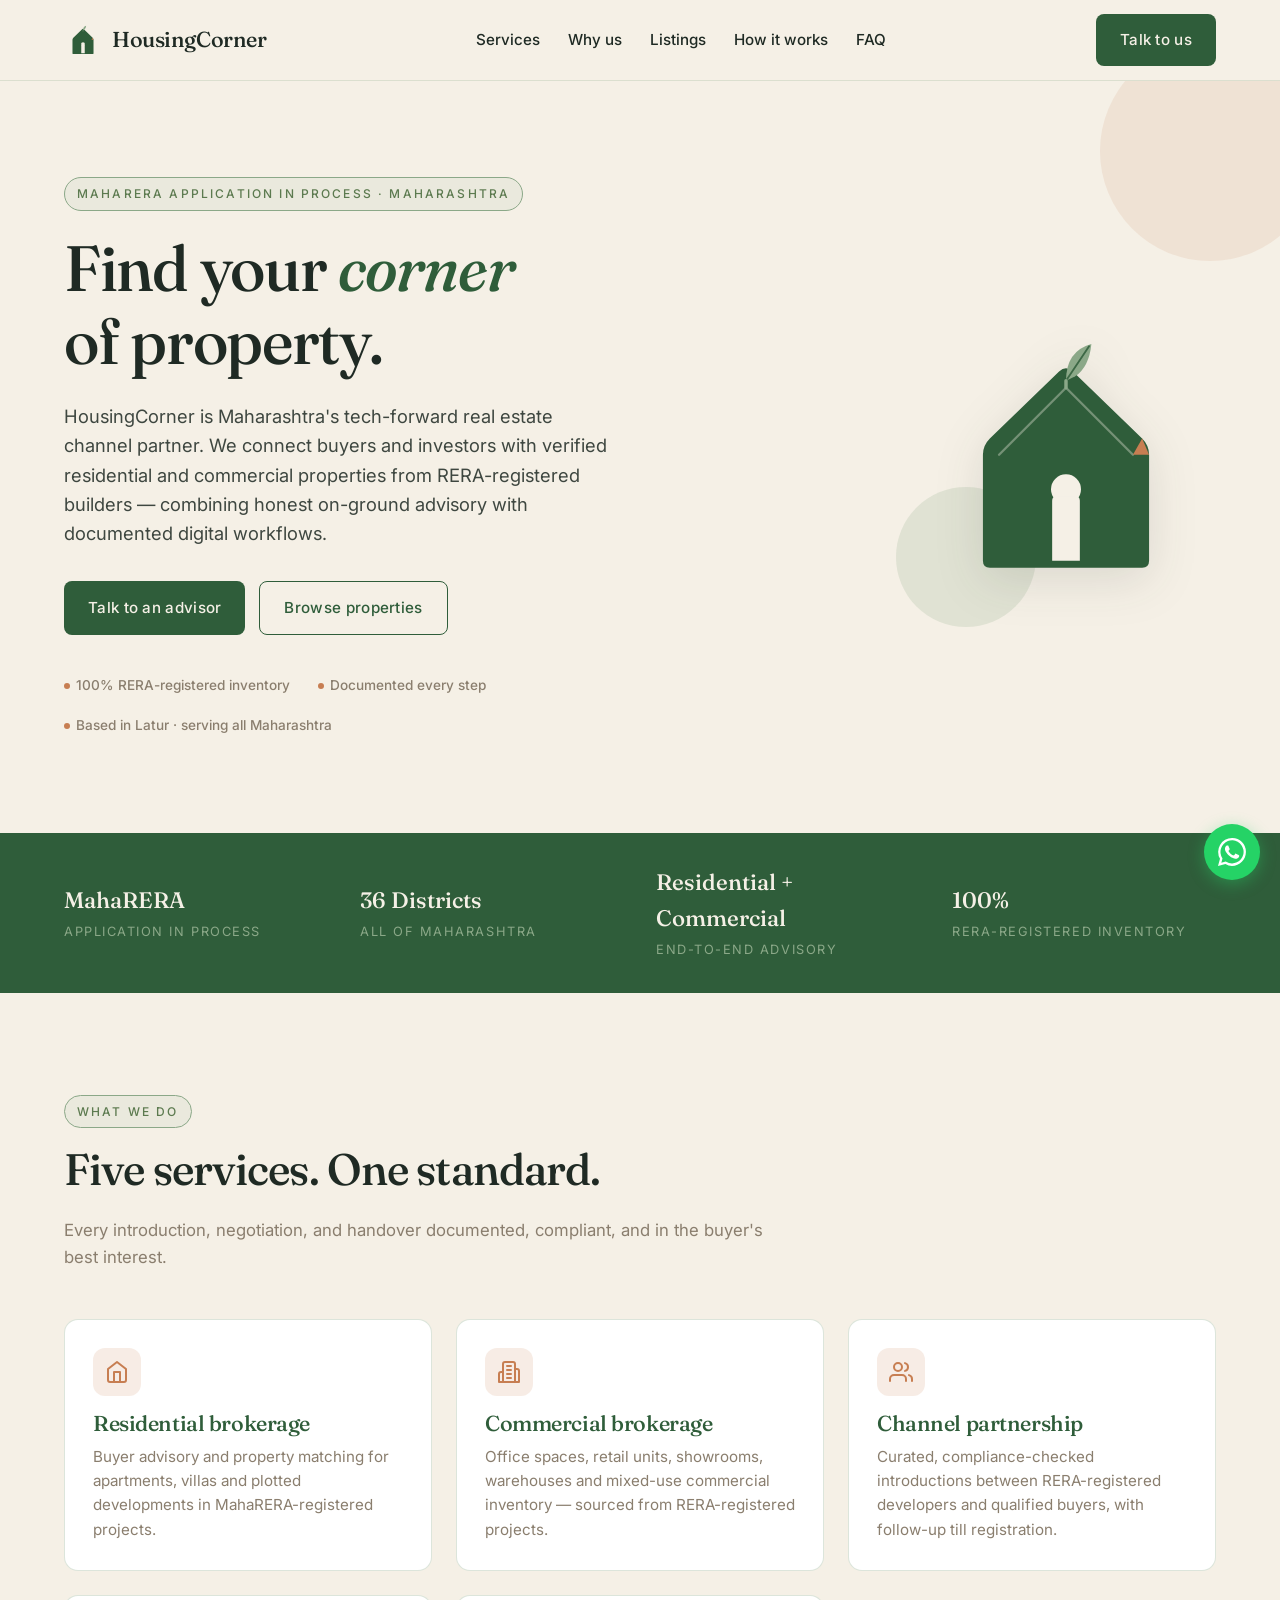
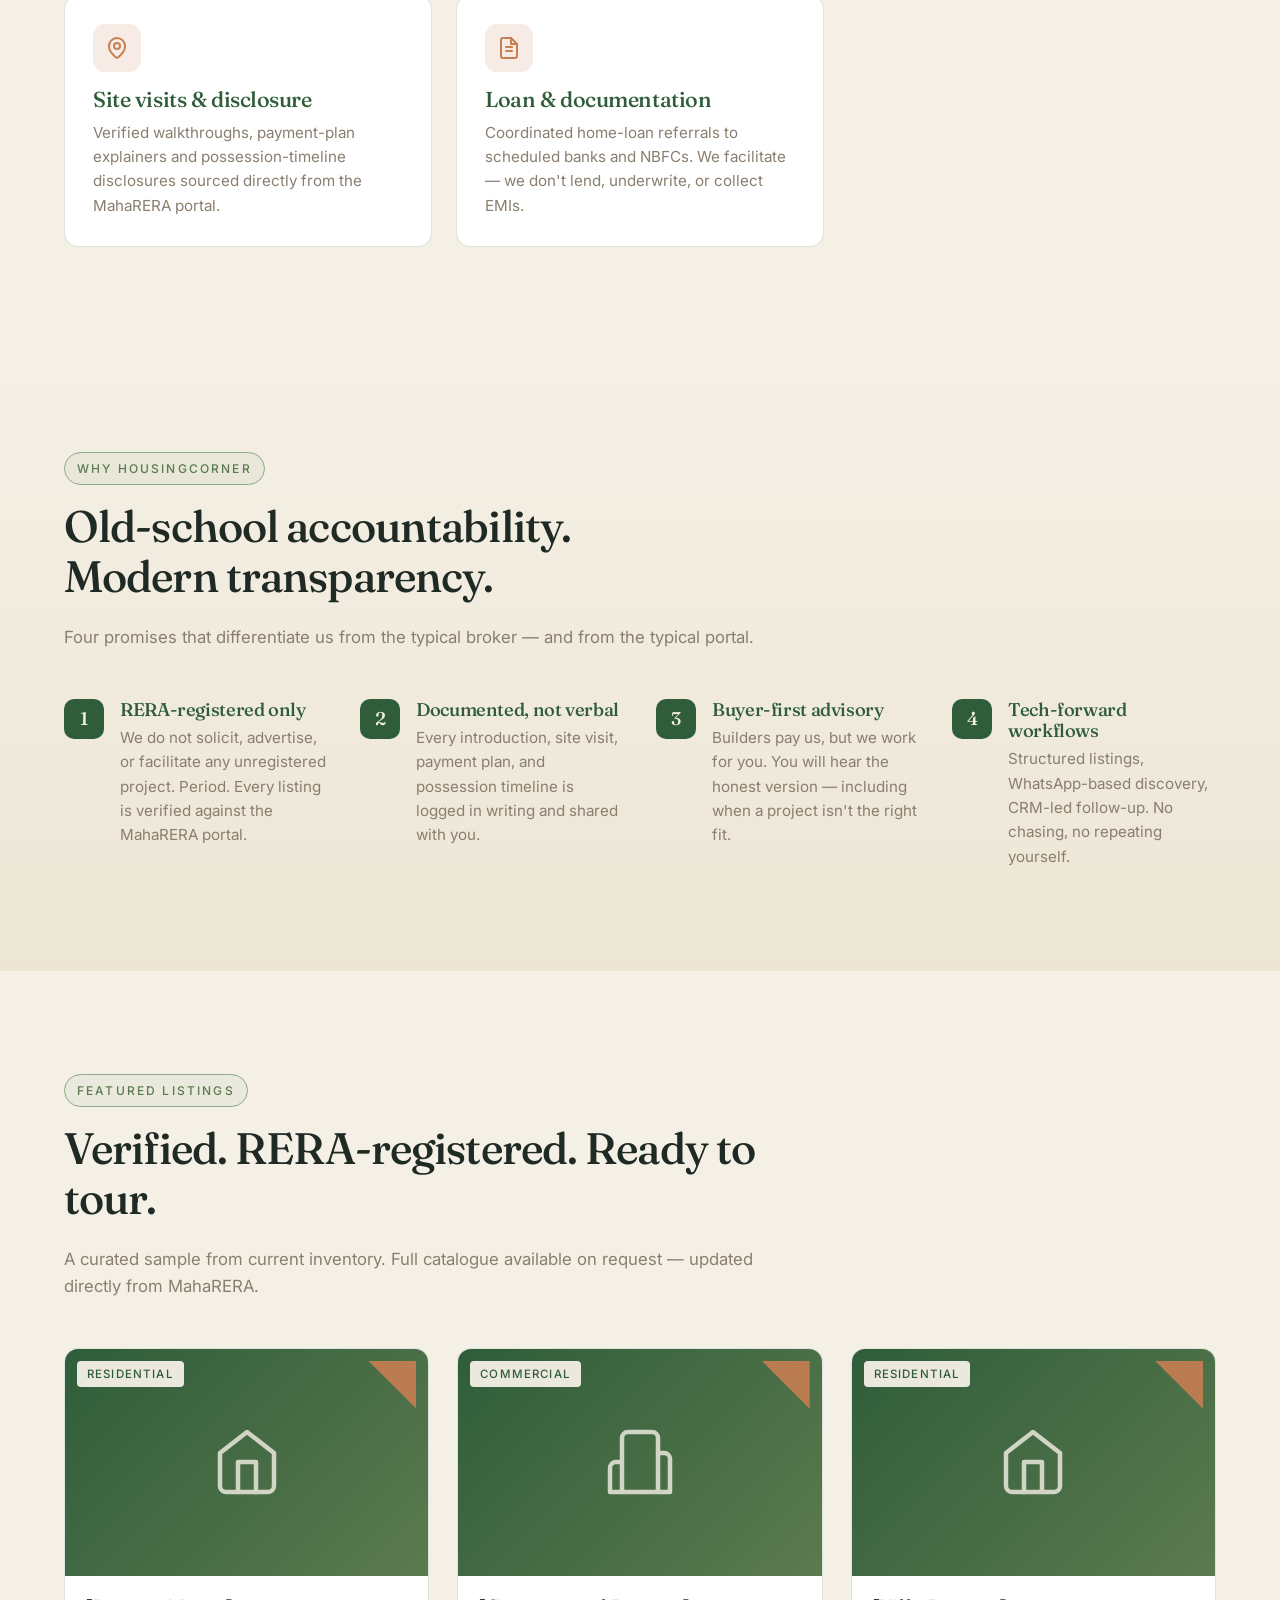
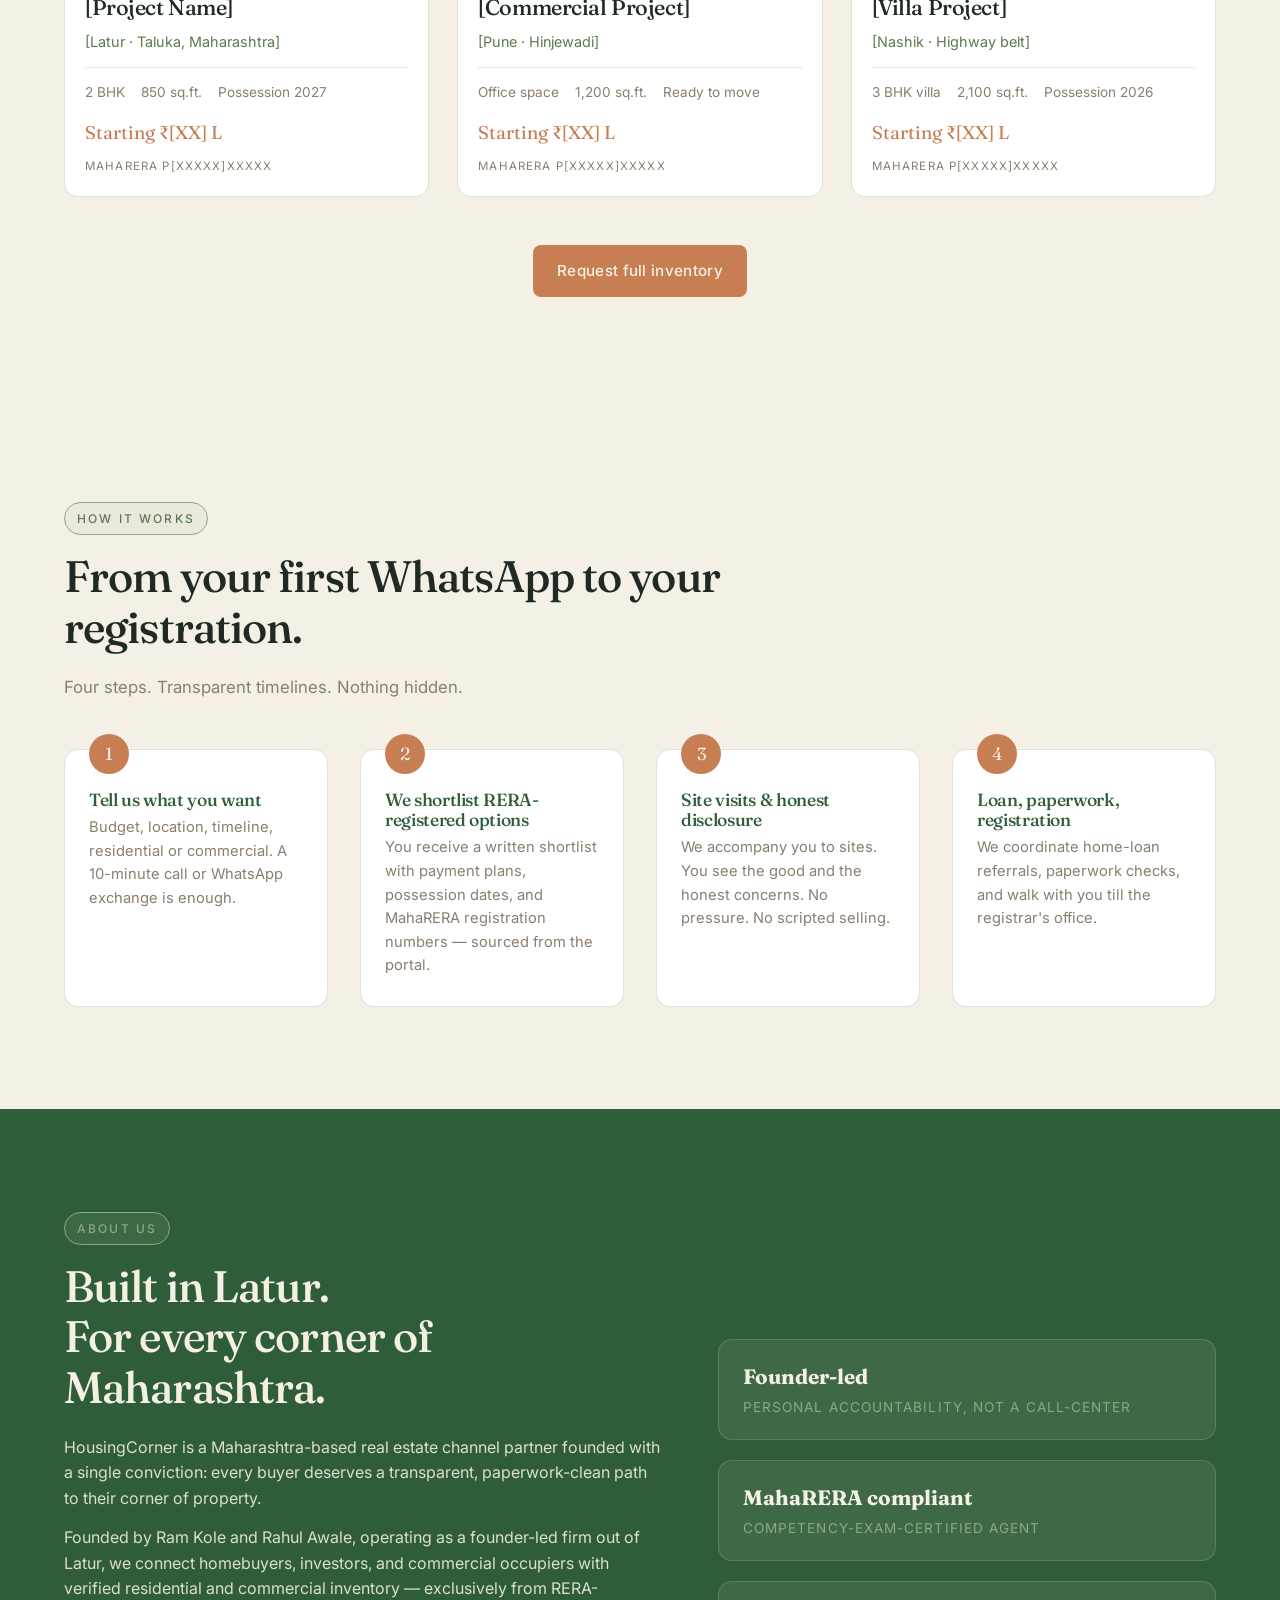
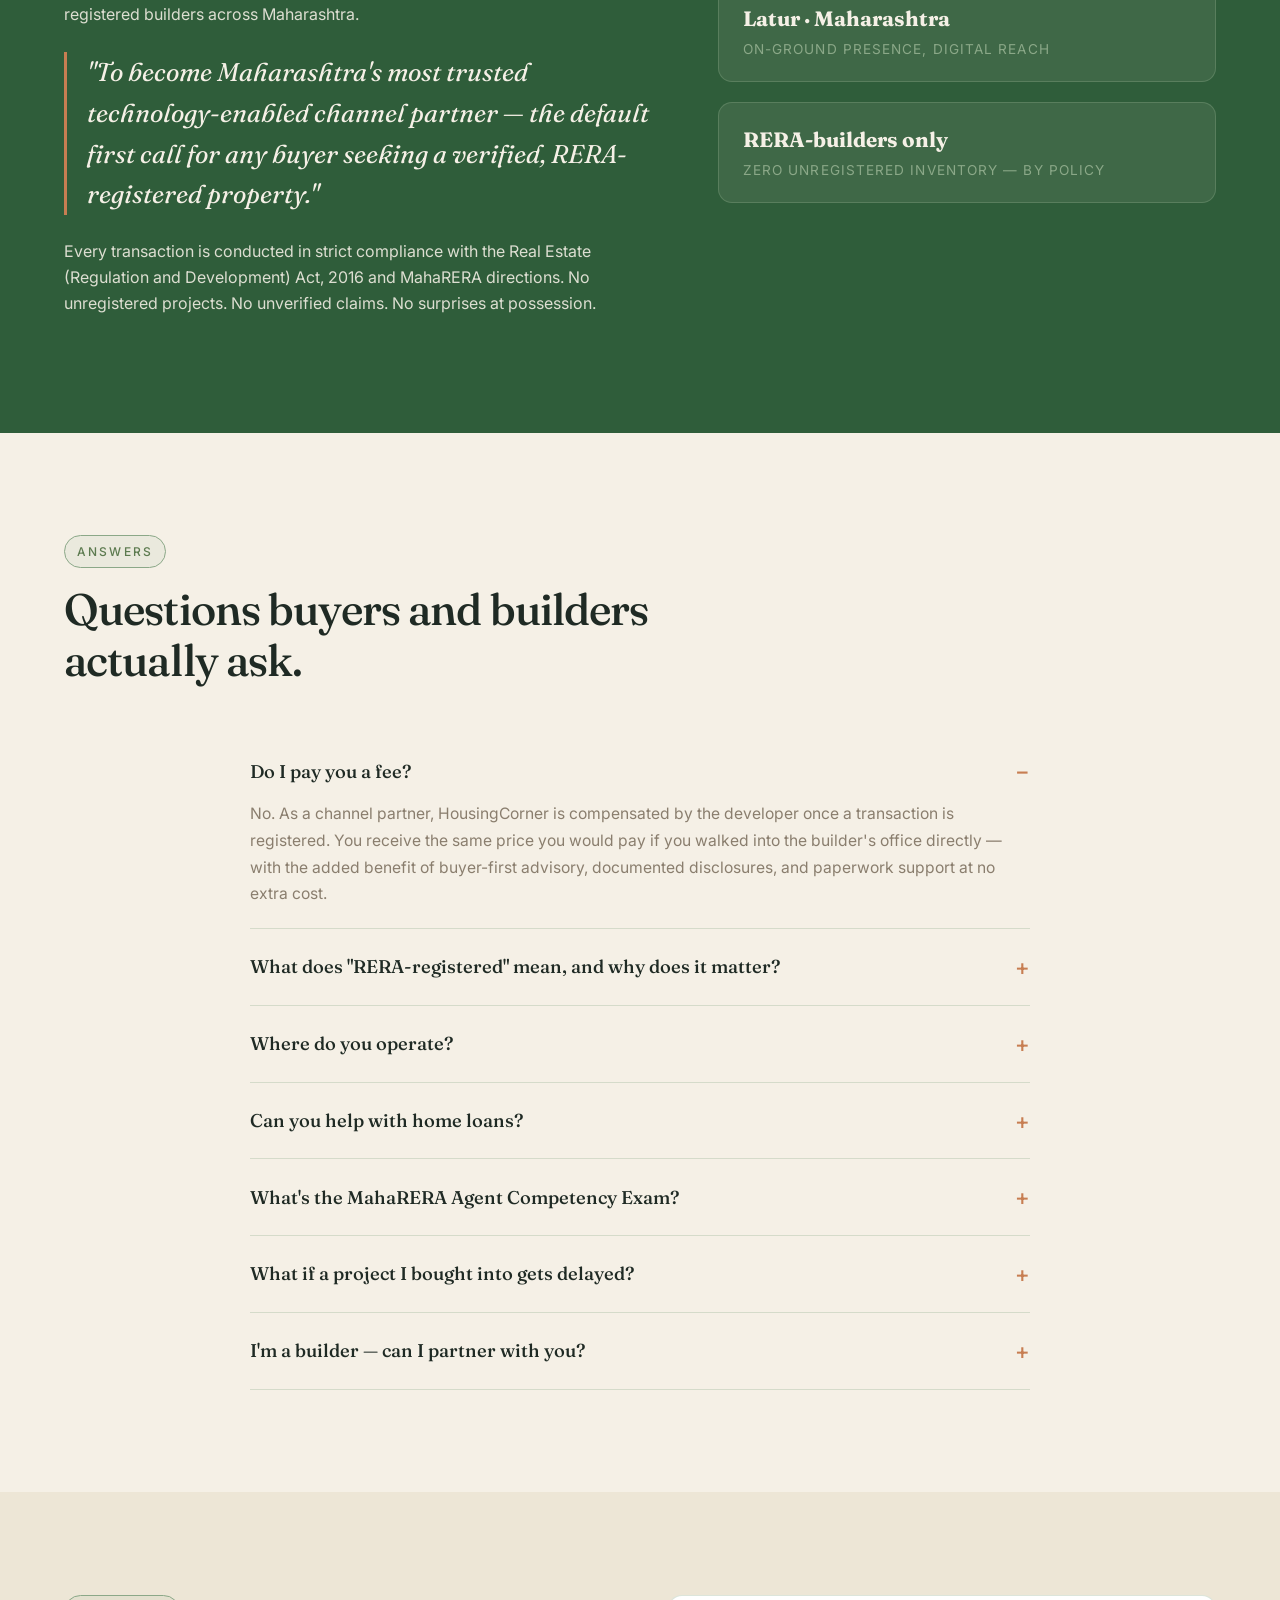
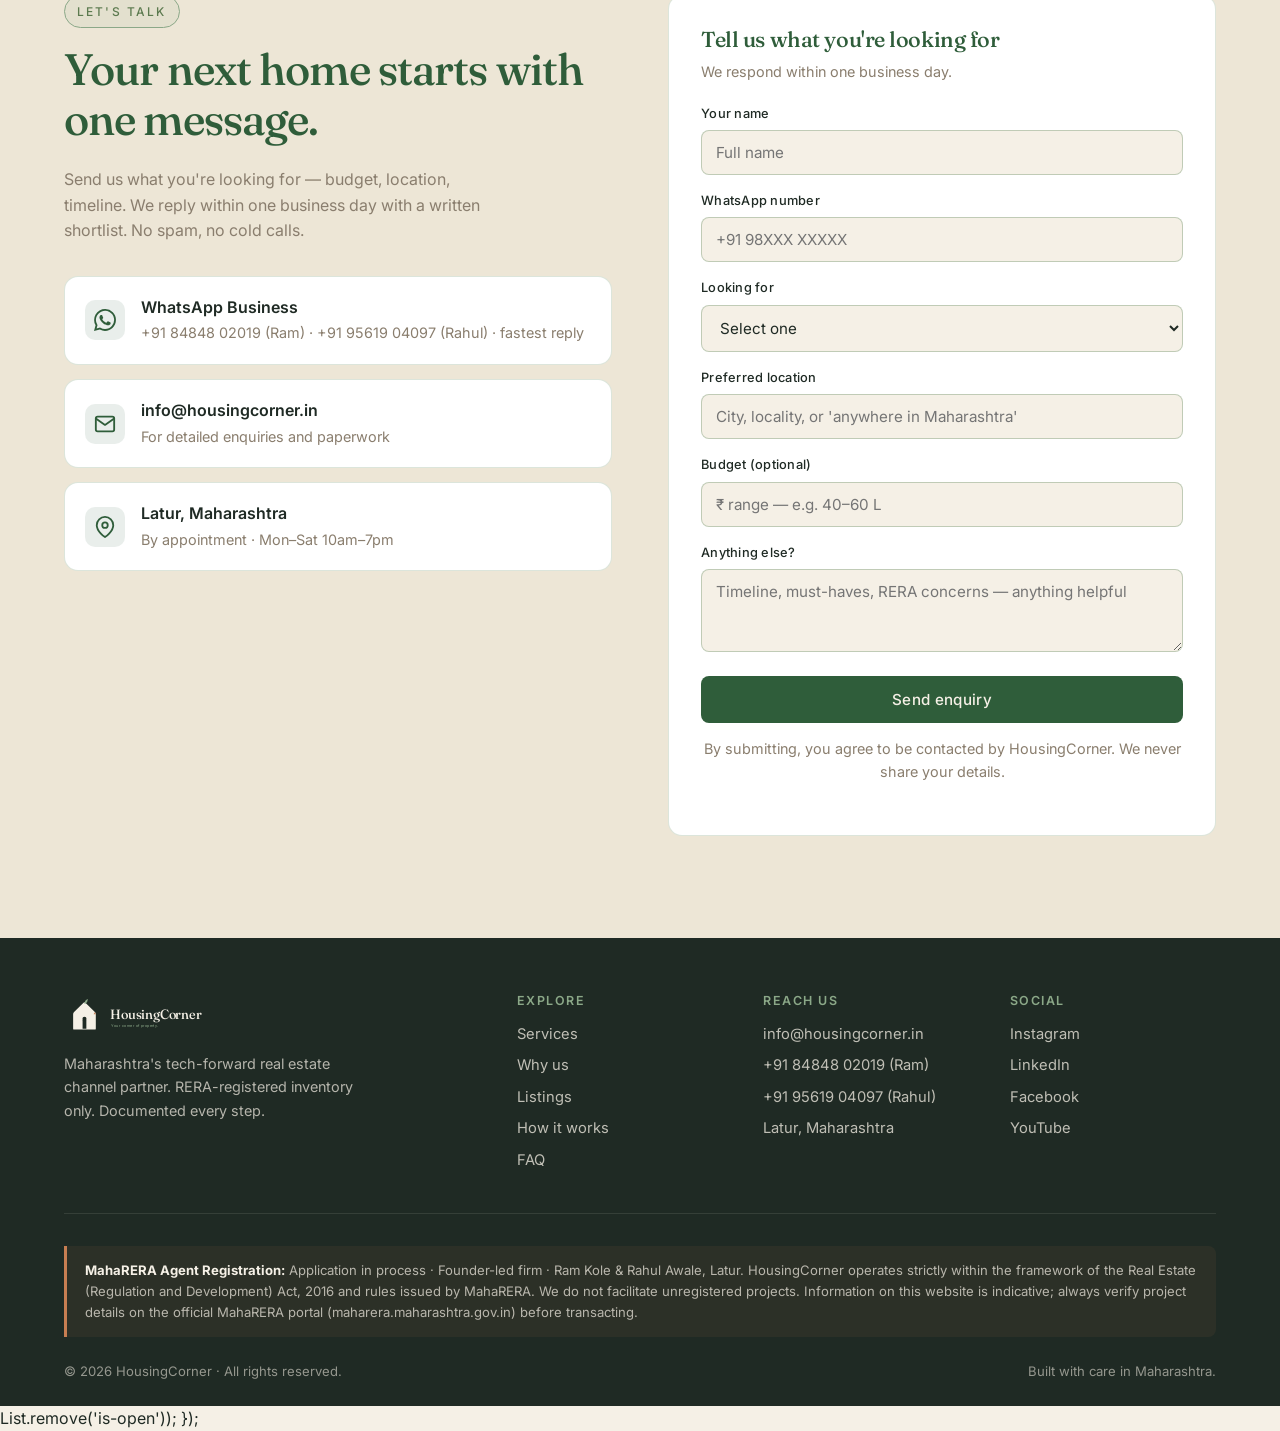
==== index.html @ f4ca576d "Rename inex.html to index.html" ====
<!DOCTYPE html>
<html lang="en">
<head>
<meta charset="UTF-8">
<meta name="viewport" content="width=device-width, initial-scale=1.0">
<title>HousingCorner — Your corner of property | Real Estate Channel Partner, Maharashtra</title>
<meta name="description" content="Maharashtra's tech-forward real estate channel partner. Find RERA-registered residential and commercial properties with honest advisory, documented every step. Based in Latur, serving all of Maharashtra.">
<meta name="theme-color" content="#2F5D3A">

<!-- Open Graph -->
<meta property="og:title" content="HousingCorner — Your corner of property">
<meta property="og:description" content="Verified residential and commercial properties from RERA-registered builders across Maharashtra.">
<meta property="og:type" content="website">
<meta property="og:url" content="https://www.housingcorner.in">

<!-- Favicon (inline SVG data URI) -->
<link rel="icon" type="image/svg+xml" href="data:image/svg+xml;utf8,<svg xmlns='http://www.w3.org/2000/svg' viewBox='0 0 64 64'><rect width='64' height='64' rx='10' fill='%23F5F0E6'/><path d='M 10 54 L 10 30 L 32 14 L 54 30 L 54 54 Z' fill='%232F5D3A'/><circle cx='32' cy='10' r='3.2' fill='%238BA888'/><path d='M 54 30 L 54 24 L 48 30 Z' fill='%23C77E52'/></svg>">

<!-- Google Fonts: Fraunces + Inter -->
<link rel="preconnect" href="https://fonts.googleapis.com">
<link rel="preconnect" href="https://fonts.gstatic.com" crossorigin>
<link href="https://fonts.googleapis.com/css2?family=Fraunces:opsz,wght@9..144,400..600&family=Inter:wght@400;500;600&display=swap" rel="stylesheet">

<style>
/* ===== Brand tokens ===== */
:root {
  --forest: #2F5D3A;
  --forest-soft: #5C7A4F;
  --terracotta: #C77E52;
  --sage: #8BA888;
  --cream: #F5F0E6;
  --cream-deep: #EDE6D6;
  --ink: #1F2A24;
  --stone: #8A7E6E;
  --shadow: 0 4px 24px rgba(31, 42, 36, 0.08);
  --radius: 14px;
  --radius-sm: 8px;
  --container: 1200px;
}

/* ===== Reset ===== */
*, *::before, *::after { box-sizing: border-box; margin: 0; padding: 0; }
html { scroll-behavior: smooth; -webkit-text-size-adjust: 100%; }
body {
  font-family: 'Inter', 'Helvetica Neue', Arial, sans-serif;
  font-size: 16px;
  line-height: 1.6;
  color: var(--ink);
  background: var(--cream);
  -webkit-font-smoothing: antialiased;
  -moz-osx-font-smoothing: grayscale;
}
img, svg { display: block; max-width: 100%; }
a { color: inherit; text-decoration: none; }
button { font-family: inherit; border: 0; cursor: pointer; }

/* ===== Typography ===== */
h1, h2, h3, h4 {
  font-family: 'Fraunces', Georgia, serif;
  font-weight: 500;
  color: var(--ink);
  letter-spacing: -0.02em;
  line-height: 1.15;
}
h1 { font-size: clamp(2.25rem, 5.5vw, 4rem); }
h2 { font-size: clamp(1.75rem, 3.5vw, 2.75rem); margin-bottom: 0.5em; }
h3 { font-size: 1.35rem; margin-bottom: 0.25em; }
p  { color: var(--ink); }
.eyebrow {
  display: inline-block;
  font-size: 0.75rem;
  font-weight: 500;
  letter-spacing: 0.18em;
  text-transform: uppercase;
  color: var(--forest-soft);
  padding: 6px 12px;
  border: 1px solid var(--sage);
  border-radius: 999px;
  background: rgba(139, 168, 136, 0.1);
}

/* ===== Layout ===== */
.container {
  width: 100%;
  max-width: var(--container);
  margin-inline: auto;
  padding-inline: 24px;
}
section { padding: clamp(56px, 8vw, 112px) 0; }
.section-head { max-width: 720px; margin-bottom: 48px; }
.section-head p { color: var(--stone); font-size: 1.05rem; }

/* ===== Buttons ===== */
.btn {
  display: inline-flex;
  align-items: center;
  gap: 8px;
  padding: 14px 24px;
  border-radius: var(--radius-sm);
  font-weight: 500;
  font-size: 0.95rem;
  letter-spacing: 0.02em;
  transition: transform 0.15s ease, box-shadow 0.15s ease, background 0.15s ease;
  white-space: nowrap;
}
.btn--primary {
  background: var(--forest);
  color: var(--cream);
}
.btn--primary:hover { background: #1F4429; transform: translateY(-1px); box-shadow: var(--shadow); }
.btn--accent {
  background: var(--terracotta);
  color: var(--cream);
}
.btn--accent:hover { background: #B26A40; transform: translateY(-1px); box-shadow: var(--shadow); }
.btn--ghost {
  background: transparent;
  color: var(--forest);
  border: 1.5px solid var(--forest);
}
.btn--ghost:hover { background: var(--forest); color: var(--cream); }
.btn--whatsapp {
  background: #25D366;
  color: #fff;
}
.btn--whatsapp:hover { background: #1DAE55; transform: translateY(-1px); box-shadow: var(--shadow); }

/* ===== Navigation ===== */
.nav {
  position: sticky;
  top: 0;
  z-index: 50;
  background: rgba(245, 240, 230, 0.92);
  backdrop-filter: saturate(160%) blur(10px);
  -webkit-backdrop-filter: saturate(160%) blur(10px);
  border-bottom: 1px solid rgba(139, 168, 136, 0.25);
}
.nav__inner {
  display: flex;
  align-items: center;
  justify-content: space-between;
  padding: 14px 24px;
  max-width: var(--container);
  margin-inline: auto;
}
.nav__brand { display: flex; align-items: center; gap: 10px; }
.nav__brand svg { height: 38px; width: auto; }
.nav__brand-text {
  font-family: 'Fraunces', Georgia, serif;
  font-size: 1.35rem;
  font-weight: 500;
  color: var(--ink);
  letter-spacing: -0.02em;
}
.nav__links {
  display: flex;
  gap: 28px;
}
.nav__links a {
  font-size: 0.95rem;
  color: var(--ink);
  font-weight: 500;
  padding: 8px 0;
  border-bottom: 1.5px solid transparent;
  transition: border-color 0.15s ease;
}
.nav__links a:hover { border-bottom-color: var(--terracotta); }
.nav__cta { display: flex; align-items: center; }
.nav__toggle { display: none; background: transparent; color: var(--forest); font-size: 1.5rem; padding: 8px; }

@media (max-width: 900px) {
  .nav__links { display: none; }
  .nav__toggle { display: block; }
  .nav.is-open .nav__links {
    display: flex;
    flex-direction: column;
    gap: 0;
    position: absolute;
    top: 100%;
    left: 0;
    right: 0;
    background: var(--cream);
    padding: 16px 24px;
    border-bottom: 1px solid rgba(139, 168, 136, 0.25);
  }
  .nav.is-open .nav__links a { padding: 14px 0; border-bottom: 1px solid rgba(139, 168, 136, 0.2); }
  .nav__cta .btn { padding: 10px 16px; font-size: 0.85rem; }
}

/* ===== Hero ===== */
.hero {
  position: relative;
  padding-top: clamp(56px, 8vw, 96px);
  padding-bottom: clamp(56px, 8vw, 96px);
  overflow: hidden;
}
.hero::before {
  content: "";
  position: absolute;
  top: -40px; right: -40px;
  width: 220px; height: 220px;
  background: var(--terracotta);
  border-radius: 50%;
  opacity: 0.12;
  pointer-events: none;
}
.hero__grid {
  display: grid;
  grid-template-columns: 1.3fr 1fr;
  gap: 56px;
  align-items: center;
}
.hero__content h1 {
  margin-top: 20px;
  margin-bottom: 24px;
}
.hero__content h1 span.accent { color: var(--forest); font-style: italic; }
.hero__lede {
  font-size: 1.15rem;
  color: var(--ink);
  opacity: 0.85;
  max-width: 560px;
  margin-bottom: 32px;
}
.hero__ctas { display: flex; flex-wrap: wrap; gap: 14px; margin-bottom: 40px; }
.hero__trust {
  display: flex;
  flex-wrap: wrap;
  gap: 18px 28px;
  font-size: 0.85rem;
  color: var(--stone);
  font-weight: 500;
}
.hero__trust span { display: inline-flex; align-items: center; gap: 6px; }
.hero__trust .dot { width: 6px; height: 6px; border-radius: 50%; background: var(--terracotta); }

.hero__visual {
  position: relative;
  aspect-ratio: 1 / 1;
  max-width: 440px;
  margin-left: auto;
}
.hero__visual svg { width: 100%; height: auto; filter: drop-shadow(0 12px 24px rgba(31, 42, 36, 0.12)); }
.hero__visual::after {
  content: "";
  position: absolute;
  bottom: -20px; left: -20px;
  width: 140px; height: 140px;
  background: var(--sage);
  border-radius: 50%;
  opacity: 0.2;
  z-index: -1;
}

@media (max-width: 860px) {
  .hero__grid { grid-template-columns: 1fr; gap: 40px; }
  .hero__visual { order: -1; max-width: 280px; margin: 0 auto; }
}

/* ===== Trust bar ===== */
.trust-bar {
  background: var(--forest);
  color: var(--cream);
  padding: 32px 0;
}
.trust-bar__grid {
  display: grid;
  grid-template-columns: repeat(4, 1fr);
  gap: 32px;
  align-items: center;
}
.trust-stat strong {
  display: block;
  font-family: 'Fraunces', Georgia, serif;
  font-size: 1.4rem;
  font-weight: 500;
  color: var(--cream);
}
.trust-stat span {
  display: block;
  font-size: 0.8rem;
  color: var(--sage);
  letter-spacing: 0.12em;
  text-transform: uppercase;
  margin-top: 4px;
}

@media (max-width: 720px) {
  .trust-bar__grid { grid-template-columns: repeat(2, 1fr); gap: 24px; }
}

/* ===== Services ===== */
.services__grid {
  display: grid;
  grid-template-columns: repeat(auto-fit, minmax(280px, 1fr));
  gap: 24px;
}
.service-card {
  background: #fff;
  border-radius: var(--radius);
  padding: 28px;
  border: 1px solid rgba(139, 168, 136, 0.3);
  transition: transform 0.2s ease, box-shadow 0.2s ease;
}
.service-card:hover { transform: translateY(-4px); box-shadow: var(--shadow); }
.service-card__icon {
  width: 48px; height: 48px;
  border-radius: 12px;
  background: rgba(199, 126, 82, 0.15);
  color: var(--terracotta);
  display: flex; align-items: center; justify-content: center;
  margin-bottom: 16px;
}
.service-card h3 { color: var(--forest); }
.service-card p { color: var(--stone); font-size: 0.95rem; margin-top: 8px; }

/* ===== Why us ===== */
.why {
  background: linear-gradient(180deg, var(--cream) 0%, var(--cream-deep) 100%);
}
.why__grid {
  display: grid;
  grid-template-columns: repeat(auto-fit, minmax(260px, 1fr));
  gap: 32px;
  margin-top: 48px;
}
.why-item { display: flex; gap: 16px; align-items: flex-start; }
.why-item__num {
  flex: 0 0 auto;
  width: 40px; height: 40px;
  border-radius: 10px;
  background: var(--forest);
  color: var(--cream);
  font-family: 'Fraunces', Georgia, serif;
  font-size: 1.15rem;
  font-weight: 500;
  display: flex; align-items: center; justify-content: center;
}
.why-item h3 { color: var(--forest); margin-bottom: 6px; font-size: 1.15rem; }
.why-item p { color: var(--stone); font-size: 0.95rem; }

/* ===== Properties ===== */
.properties__grid {
  display: grid;
  grid-template-columns: repeat(auto-fit, minmax(300px, 1fr));
  gap: 28px;
  margin-top: 48px;
}
.property-card {
  background: #fff;
  border-radius: var(--radius);
  overflow: hidden;
  border: 1px solid rgba(139, 168, 136, 0.3);
  display: flex;
  flex-direction: column;
  transition: transform 0.2s ease, box-shadow 0.2s ease;
}
.property-card:hover { transform: translateY(-4px); box-shadow: var(--shadow); }
.property-card__image {
  aspect-ratio: 16 / 10;
  background: linear-gradient(135deg, var(--forest) 0%, var(--forest-soft) 100%);
  position: relative;
  display: flex; align-items: center; justify-content: center;
  color: var(--cream);
}
.property-card__image::after {
  content: "";
  position: absolute;
  top: 12px; right: 12px;
  width: 48px; height: 48px;
  background: var(--terracotta);
  clip-path: polygon(100% 0, 100% 100%, 0 0);
  opacity: 0.9;
}
.property-card__tag {
  position: absolute;
  top: 12px; left: 12px;
  padding: 4px 10px;
  background: rgba(245, 240, 230, 0.95);
  color: var(--forest);
  font-size: 0.72rem;
  font-weight: 500;
  letter-spacing: 0.1em;
  text-transform: uppercase;
  border-radius: 4px;
}
.property-card__body { padding: 20px; flex: 1; display: flex; flex-direction: column; }
.property-card h3 { color: var(--ink); }
.property-card__loc { color: var(--forest-soft); font-size: 0.9rem; margin-top: 4px; }
.property-card__meta {
  display: flex; gap: 16px; flex-wrap: wrap;
  margin-top: 14px; padding-top: 14px;
  border-top: 1px solid rgba(139, 168, 136, 0.25);
  font-size: 0.85rem; color: var(--stone);
}
.property-card__price {
  margin-top: 14px;
  font-family: 'Fraunces', Georgia, serif;
  font-size: 1.15rem;
  color: var(--terracotta);
}
.property-card__rera {
  margin-top: 10px;
  font-size: 0.72rem;
  letter-spacing: 0.1em;
  color: var(--stone);
}

/* ===== Process ===== */
.process__timeline {
  display: grid;
  grid-template-columns: repeat(auto-fit, minmax(220px, 1fr));
  gap: 32px;
  margin-top: 48px;
  position: relative;
}
.process-step {
  position: relative;
  padding: 28px 24px;
  background: #fff;
  border-radius: var(--radius);
  border: 1px solid rgba(139, 168, 136, 0.3);
}
.process-step__num {
  position: absolute;
  top: -16px; left: 24px;
  width: 40px; height: 40px;
  border-radius: 50%;
  background: var(--terracotta);
  color: var(--cream);
  font-family: 'Fraunces', Georgia, serif;
  font-size: 1.1rem;
  display: flex; align-items: center; justify-content: center;
}
.process-step h3 { color: var(--forest); margin-top: 12px; font-size: 1.1rem; }
.process-step p { color: var(--stone); font-size: 0.92rem; margin-top: 6px; }

/* ===== About ===== */
.about {
  background: var(--forest);
  color: var(--cream);
}
.about h2 { color: var(--cream); }
.about__grid { display: grid; grid-template-columns: 1.2fr 1fr; gap: 56px; align-items: center; }
.about p { color: rgba(245, 240, 230, 0.88); margin-bottom: 14px; font-size: 1rem; }
.about__quote {
  font-family: 'Fraunces', Georgia, serif;
  font-size: 1.6rem;
  font-style: italic;
  color: var(--cream);
  border-left: 3px solid var(--terracotta);
  padding-left: 20px;
  margin: 24px 0;
}
.about__stats { display: flex; flex-direction: column; gap: 20px; }
.about__stat {
  background: rgba(245, 240, 230, 0.08);
  border: 1px solid rgba(139, 168, 136, 0.35);
  border-radius: var(--radius);
  padding: 20px 24px;
}
.about__stat strong {
  display: block;
  font-family: 'Fraunces', Georgia, serif;
  font-size: 1.3rem;
  color: var(--cream);
}
.about__stat span { color: var(--sage); font-size: 0.85rem; letter-spacing: 0.08em; text-transform: uppercase; display: block; margin-top: 4px; }

@media (max-width: 760px) { .about__grid { grid-template-columns: 1fr; gap: 32px; } }

/* ===== FAQ ===== */
.faq__list { max-width: 780px; margin: 48px auto 0; }
.faq details {
  border-bottom: 1px solid rgba(139, 168, 136, 0.3);
  padding: 20px 0;
}
.faq summary {
  cursor: pointer;
  font-family: 'Fraunces', Georgia, serif;
  font-size: 1.15rem;
  font-weight: 500;
  color: var(--ink);
  list-style: none;
  display: flex;
  justify-content: space-between;
  align-items: center;
  gap: 16px;
}
.faq summary::-webkit-details-marker { display: none; }
.faq summary::after {
  content: "+";
  font-family: 'Inter', sans-serif;
  color: var(--terracotta);
  font-size: 1.4rem;
  transition: transform 0.2s ease;
}
.faq details[open] summary::after { content: "−"; }
.faq details p { color: var(--stone); margin-top: 12px; font-size: 0.98rem; line-height: 1.7; }

/* ===== Contact / CTA ===== */
.contact {
  background: var(--cream-deep);
}
.contact__grid { display: grid; grid-template-columns: 1fr 1fr; gap: 56px; }
.contact__left h2 { color: var(--forest); }
.contact__channels { display: flex; flex-direction: column; gap: 14px; margin-top: 32px; }
.contact__channel {
  display: flex; align-items: center; gap: 16px;
  padding: 18px 20px;
  background: #fff;
  border-radius: var(--radius);
  border: 1px solid rgba(139, 168, 136, 0.3);
  transition: transform 0.15s ease;
}
.contact__channel:hover { transform: translateX(4px); }
.contact__channel-icon {
  width: 40px; height: 40px;
  border-radius: 10px;
  background: rgba(47, 93, 58, 0.1);
  color: var(--forest);
  display: flex; align-items: center; justify-content: center;
  flex: 0 0 auto;
}
.contact__channel strong { display: block; color: var(--ink); font-weight: 600; }
.contact__channel span { color: var(--stone); font-size: 0.9rem; }

.form {
  background: #fff;
  border-radius: var(--radius);
  padding: 32px;
  border: 1px solid rgba(139, 168, 136, 0.3);
}
.form h3 { color: var(--forest); margin-bottom: 8px; }
.form p { color: var(--stone); font-size: 0.9rem; margin-bottom: 20px; }
.form label { display: block; font-size: 0.8rem; font-weight: 500; color: var(--ink); margin-bottom: 6px; letter-spacing: 0.02em; }
.form input, .form select, .form textarea {
  width: 100%;
  padding: 12px 14px;
  font-family: inherit;
  font-size: 0.95rem;
  border-radius: var(--radius-sm);
  border: 1px solid rgba(139, 168, 136, 0.5);
  background: var(--cream);
  color: var(--ink);
  margin-bottom: 16px;
  transition: border-color 0.15s ease;
}
.form input:focus, .form select:focus, .form textarea:focus {
  outline: none;
  border-color: var(--forest);
}
.form button { width: 100%; justify-content: center; }
.form__note { font-size: 0.78rem; color: var(--stone); margin-top: 14px; text-align: center; }

@media (max-width: 860px) { .contact__grid { grid-template-columns: 1fr; gap: 40px; } }

/* ===== Footer ===== */
footer {
  background: var(--ink);
  color: rgba(245, 240, 230, 0.75);
  padding: 56px 0 24px;
}
footer a { color: rgba(245, 240, 230, 0.75); transition: color 0.15s; }
footer a:hover { color: var(--terracotta); }
.footer__grid {
  display: grid;
  grid-template-columns: 2fr 1fr 1fr 1fr;
  gap: 40px;
  padding-bottom: 40px;
  border-bottom: 1px solid rgba(245, 240, 230, 0.1);
}
.footer__brand svg { height: 42px; width: auto; margin-bottom: 16px; }
.footer__brand p { color: rgba(245, 240, 230, 0.7); font-size: 0.9rem; max-width: 320px; }
.footer__col h4 {
  font-family: 'Inter', sans-serif;
  font-size: 0.78rem;
  font-weight: 600;
  letter-spacing: 0.12em;
  text-transform: uppercase;
  color: var(--sage);
  margin-bottom: 14px;
}
.footer__col ul { list-style: none; display: flex; flex-direction: column; gap: 8px; }
.footer__col li { font-size: 0.92rem; }
.footer__bottom {
  display: flex;
  flex-wrap: wrap;
  justify-content: space-between;
  align-items: center;
  padding-top: 24px;
  gap: 16px;
  font-size: 0.82rem;
  color: rgba(245, 240, 230, 0.55);
}
.footer__compliance {
  background: rgba(199, 126, 82, 0.08);
  border-left: 3px solid var(--terracotta);
  padding: 14px 18px;
  margin-top: 32px;
  border-radius: 0 var(--radius-sm) var(--radius-sm) 0;
  font-size: 0.82rem;
  color: rgba(245, 240, 230, 0.7);
  line-height: 1.6;
}

@media (max-width: 720px) {
  .footer__grid { grid-template-columns: 1fr 1fr; gap: 28px; }
  .footer__brand { grid-column: 1 / -1; }
}

/* ===== Floating WhatsApp ===== */
.whatsapp-float {
  position: fixed;
  bottom: 20px; right: 20px;
  width: 56px; height: 56px;
  border-radius: 50%;
  background: #25D366;
  color: #fff;
  display: flex; align-items: center; justify-content: center;
  box-shadow: 0 4px 16px rgba(37, 211, 102, 0.4);
  z-index: 40;
  transition: transform 0.2s ease;
}
.whatsapp-float:hover { transform: scale(1.08); }

/* ===== Misc ===== */
.visually-hidden { position: absolute; width: 1px; height: 1px; padding: 0; margin: -1px; overflow: hidden; clip: rect(0,0,0,0); border: 0; }
</style>
</head>
<body>

<!-- =========================================================== -->
<!-- NAV -->
<!-- =========================================================== -->
<header class="nav" id="nav">
  <div class="nav__inner">
    <a href="#top" class="nav__brand" aria-label="HousingCorner home">
      <!-- Inline icon -->
      <svg viewBox="0 0 260 260" aria-hidden="true">
        <path d="M 58 220 L 58 128 Q 58 120 64 114 L 124 56 Q 130 50 136 56 L 196 114 Q 202 120 202 128 L 202 220 Q 202 226 196 226 L 64 226 Q 58 226 58 220 Z" fill="#2F5D3A"/>
        <circle cx="130" cy="158" r="13" fill="#F5F0E6"/>
        <path d="M 118 168 Q 118 164 122 164 L 138 164 Q 142 164 142 168 L 142 220 L 118 220 Z" fill="#F5F0E6"/>
        <path d="M 130 64 Q 130 38 152 32 Q 150 52 138 60 Q 134 62 130 64 Z" fill="#8BA888"/>
        <path d="M 130 70 L 130 64" stroke="#8BA888" stroke-width="3" stroke-linecap="round"/>
        <path d="M 196 114 L 202 128 L 188 128 Z" fill="#C77E52"/>
      </svg>
      <span class="nav__brand-text">HousingCorner</span>
    </a>
    <nav class="nav__links" aria-label="Primary">
      <a href="#services">Services</a>
      <a href="#why">Why us</a>
      <a href="#properties">Listings</a>
      <a href="#process">How it works</a>
      <a href="#faq">FAQ</a>
    </nav>
    <div class="nav__cta">
      <a href="#contact" class="btn btn--primary">Talk to us</a>
      <button class="nav__toggle" aria-label="Toggle menu" onclick="document.getElementById('nav').classList.toggle('is-open')">☰</button>
    </div>
  </div>
</header>

<!-- =========================================================== -->
<!-- HERO -->
<!-- =========================================================== -->
<section id="top" class="hero">
  <div class="container hero__grid">
    <div class="hero__content">
      <span class="eyebrow">MahaRERA application in process · Maharashtra</span>
      <h1>Find your <span class="accent">corner</span><br>of property.</h1>
      <p class="hero__lede">HousingCorner is Maharashtra's tech-forward real estate channel partner. We connect buyers and investors with verified residential and commercial properties from RERA-registered builders — combining honest on-ground advisory with documented digital workflows.</p>
      <div class="hero__ctas">
        <a href="#contact" class="btn btn--primary">Talk to an advisor</a>
        <a href="#properties" class="btn btn--ghost">Browse properties</a>
      </div>
      <div class="hero__trust">
        <span><span class="dot"></span>100% RERA-registered inventory</span>
        <span><span class="dot"></span>Documented every step</span>
        <span><span class="dot"></span>Based in Latur · serving all Maharashtra</span>
      </div>
    </div>

    <div class="hero__visual">
      <!-- Large brand icon -->
      <svg viewBox="0 0 260 260" aria-hidden="true">
        <path d="M 58 220 L 58 128 Q 58 120 64 114 L 124 56 Q 130 50 136 56 L 196 114 Q 202 120 202 128 L 202 220 Q 202 226 196 226 L 64 226 Q 58 226 58 220 Z" fill="#2F5D3A"/>
        <circle cx="130" cy="158" r="13" fill="#F5F0E6"/>
        <path d="M 118 168 Q 118 164 122 164 L 138 164 Q 142 164 142 168 L 142 220 L 118 220 Z" fill="#F5F0E6"/>
        <path d="M 72 128 L 130 70 L 188 128" fill="none" stroke="#F5F0E6" stroke-width="2" stroke-opacity="0.35" stroke-linecap="round" stroke-linejoin="round"/>
        <path d="M 130 64 Q 130 38 152 32 Q 150 52 138 60 Q 134 62 130 64 Z" fill="#8BA888"/>
        <path d="M 130 64 Q 138 52 150 34" fill="none" stroke="#2F5D3A" stroke-width="1.6" stroke-linecap="round" stroke-opacity="0.85"/>
        <path d="M 130 70 L 130 64" stroke="#8BA888" stroke-width="3" stroke-linecap="round"/>
        <path d="M 196 114 L 202 128 L 188 128 Z" fill="#C77E52"/>
      </svg>
    </div>
  </div>
</section>

<!-- =========================================================== -->
<!-- TRUST BAR -->
<!-- =========================================================== -->
<section class="trust-bar" aria-label="Credibility at a glance">
  <div class="container trust-bar__grid">
    <div class="trust-stat"><strong>MahaRERA</strong><span>Application in process</span></div>
    <div class="trust-stat"><strong>36 Districts</strong><span>All of Maharashtra</span></div>
    <div class="trust-stat"><strong>Residential + Commercial</strong><span>End-to-end advisory</span></div>
    <div class="trust-stat"><strong>100%</strong><span>RERA-registered inventory</span></div>
  </div>
</section>

<!-- =========================================================== -->
<!-- SERVICES -->
<!-- =========================================================== -->
<section id="services" class="services">
  <div class="container">
    <div class="section-head">
      <span class="eyebrow">What we do</span>
      <h2 style="margin-top: 16px;">Five services. One standard.</h2>
      <p>Every introduction, negotiation, and handover documented, compliant, and in the buyer's best interest.</p>
    </div>

    <div class="services__grid">
      <article class="service-card">
        <div class="service-card__icon">
          <svg width="24" height="24" viewBox="0 0 24 24" fill="none" stroke="currentColor" stroke-width="2" stroke-linecap="round" stroke-linejoin="round"><path d="M3 9l9-7 9 7v11a2 2 0 0 1-2 2H5a2 2 0 0 1-2-2z"/><polyline points="9 22 9 12 15 12 15 22"/></svg>
        </div>
        <h3>Residential brokerage</h3>
        <p>Buyer advisory and property matching for apartments, villas and plotted developments in MahaRERA-registered projects.</p>
      </article>

      <article class="service-card">
        <div class="service-card__icon">
          <svg width="24" height="24" viewBox="0 0 24 24" fill="none" stroke="currentColor" stroke-width="2" stroke-linecap="round" stroke-linejoin="round"><path d="M6 22V4a2 2 0 0 1 2-2h8a2 2 0 0 1 2 2v18Z"/><path d="M6 12H4a2 2 0 0 0-2 2v8h4"/><path d="M18 9h2a2 2 0 0 1 2 2v11h-4"/><path d="M10 6h4"/><path d="M10 10h4"/><path d="M10 14h4"/><path d="M10 18h4"/></svg>
        </div>
        <h3>Commercial brokerage</h3>
        <p>Office spaces, retail units, showrooms, warehouses and mixed-use commercial inventory — sourced from RERA-registered projects.</p>
      </article>

      <article class="service-card">
        <div class="service-card__icon">
          <svg width="24" height="24" viewBox="0 0 24 24" fill="none" stroke="currentColor" stroke-width="2" stroke-linecap="round" stroke-linejoin="round"><path d="M17 21v-2a4 4 0 0 0-4-4H5a4 4 0 0 0-4 4v2"/><circle cx="9" cy="7" r="4"/><path d="M23 21v-2a4 4 0 0 0-3-3.87"/><path d="M16 3.13a4 4 0 0 1 0 7.75"/></svg>
        </div>
        <h3>Channel partnership</h3>
        <p>Curated, compliance-checked introductions between RERA-registered developers and qualified buyers, with follow-up till registration.</p>
      </article>

      <article class="service-card">
        <div class="service-card__icon">
          <svg width="24" height="24" viewBox="0 0 24 24" fill="none" stroke="currentColor" stroke-width="2" stroke-linecap="round" stroke-linejoin="round"><circle cx="12" cy="10" r="3"/><path d="M12 2a8 8 0 0 0-8 8c0 1.9.4 3.7 1.4 5.3.9 1.5 2.1 2.8 3.3 4C10 20.8 12 22 12 22s2-1.2 3.3-2.7c1.2-1.2 2.4-2.5 3.3-4C19.6 13.7 20 11.9 20 10a8 8 0 0 0-8-8z"/></svg>
        </div>
        <h3>Site visits &amp; disclosure</h3>
        <p>Verified walkthroughs, payment-plan explainers and possession-timeline disclosures sourced directly from the MahaRERA portal.</p>
      </article>

      <article class="service-card">
        <div class="service-card__icon">
          <svg width="24" height="24" viewBox="0 0 24 24" fill="none" stroke="currentColor" stroke-width="2" stroke-linecap="round" stroke-linejoin="round"><path d="M14 2H6a2 2 0 0 0-2 2v16a2 2 0 0 0 2 2h12a2 2 0 0 0 2-2V8z"/><polyline points="14 2 14 8 20 8"/><line x1="9" y1="15" x2="15" y2="15"/><line x1="9" y1="11" x2="15" y2="11"/></svg>
        </div>
        <h3>Loan &amp; documentation</h3>
        <p>Coordinated home-loan referrals to scheduled banks and NBFCs. We facilitate — we don't lend, underwrite, or collect EMIs.</p>
      </article>
    </div>
  </div>
</section>

<!-- =========================================================== -->
<!-- WHY US -->
<!-- =========================================================== -->
<section id="why" class="why">
  <div class="container">
    <div class="section-head">
      <span class="eyebrow">Why HousingCorner</span>
      <h2 style="margin-top: 16px;">Old-school accountability.<br>Modern transparency.</h2>
      <p>Four promises that differentiate us from the typical broker — and from the typical portal.</p>
    </div>

    <div class="why__grid">
      <div class="why-item">
        <div class="why-item__num">1</div>
        <div>
          <h3>RERA-registered only</h3>
          <p>We do not solicit, advertise, or facilitate any unregistered project. Period. Every listing is verified against the MahaRERA portal.</p>
        </div>
      </div>
      <div class="why-item">
        <div class="why-item__num">2</div>
        <div>
          <h3>Documented, not verbal</h3>
          <p>Every introduction, site visit, payment plan, and possession timeline is logged in writing and shared with you.</p>
        </div>
      </div>
      <div class="why-item">
        <div class="why-item__num">3</div>
        <div>
          <h3>Buyer-first advisory</h3>
          <p>Builders pay us, but we work for you. You will hear the honest version — including when a project isn't the right fit.</p>
        </div>
      </div>
      <div class="why-item">
        <div class="why-item__num">4</div>
        <div>
          <h3>Tech-forward workflows</h3>
          <p>Structured listings, WhatsApp-based discovery, CRM-led follow-up. No chasing, no repeating yourself.</p>
        </div>
      </div>
    </div>
  </div>
</section>

<!-- =========================================================== -->
<!-- PROPERTIES -->
<!-- =========================================================== -->
<section id="properties" class="properties">
  <div class="container">
    <div class="section-head">
      <span class="eyebrow">Featured listings</span>
      <h2 style="margin-top: 16px;">Verified. RERA-registered. Ready to tour.</h2>
      <p>A curated sample from current inventory. Full catalogue available on request — updated directly from MahaRERA.</p>
    </div>

    <div class="properties__grid">
      <!-- Placeholder cards — swap in real listings -->
      <article class="property-card">
        <div class="property-card__image">
          <span class="property-card__tag">Residential</span>
          <!-- building illustration -->
          <svg width="72" height="72" viewBox="0 0 24 24" fill="none" stroke="currentColor" stroke-width="1.5" stroke-linecap="round" stroke-linejoin="round" opacity="0.8"><path d="M3 9l9-7 9 7v11a2 2 0 0 1-2 2H5a2 2 0 0 1-2-2z"/><polyline points="9 22 9 12 15 12 15 22"/></svg>
        </div>
        <div class="property-card__body">
          <h3>[Project Name]</h3>
          <div class="property-card__loc">[Latur · Taluka, Maharashtra]</div>
          <div class="property-card__meta">
            <span>2 BHK</span>
            <span>850 sq.ft.</span>
            <span>Possession 2027</span>
          </div>
          <div class="property-card__price">Starting ₹[XX] L</div>
          <div class="property-card__rera">MAHARERA P[XXXXX]XXXXX</div>
        </div>
      </article>

      <article class="property-card">
        <div class="property-card__image">
          <span class="property-card__tag">Commercial</span>
          <svg width="72" height="72" viewBox="0 0 24 24" fill="none" stroke="currentColor" stroke-width="1.5" stroke-linecap="round" stroke-linejoin="round" opacity="0.8"><path d="M6 22V4a2 2 0 0 1 2-2h8a2 2 0 0 1 2 2v18Z"/><path d="M6 12H4a2 2 0 0 0-2 2v8h4"/><path d="M18 9h2a2 2 0 0 1 2 2v11h-4"/></svg>
        </div>
        <div class="property-card__body">
          <h3>[Commercial Project]</h3>
          <div class="property-card__loc">[Pune · Hinjewadi]</div>
          <div class="property-card__meta">
            <span>Office space</span>
            <span>1,200 sq.ft.</span>
            <span>Ready to move</span>
          </div>
          <div class="property-card__price">Starting ₹[XX] L</div>
          <div class="property-card__rera">MAHARERA P[XXXXX]XXXXX</div>
        </div>
      </article>

      <article class="property-card">
        <div class="property-card__image">
          <span class="property-card__tag">Residential</span>
          <svg width="72" height="72" viewBox="0 0 24 24" fill="none" stroke="currentColor" stroke-width="1.5" stroke-linecap="round" stroke-linejoin="round" opacity="0.8"><path d="M3 9l9-7 9 7v11a2 2 0 0 1-2 2H5a2 2 0 0 1-2-2z"/><path d="M9 22V12h6v10"/></svg>
        </div>
        <div class="property-card__body">
          <h3>[Villa Project]</h3>
          <div class="property-card__loc">[Nashik · Highway belt]</div>
          <div class="property-card__meta">
            <span>3 BHK villa</span>
            <span>2,100 sq.ft.</span>
            <span>Possession 2026</span>
          </div>
          <div class="property-card__price">Starting ₹[XX] L</div>
          <div class="property-card__rera">MAHARERA P[XXXXX]XXXXX</div>
        </div>
      </article>
    </div>

    <div style="text-align: center; margin-top: 48px;">
      <a href="#contact" class="btn btn--accent">Request full inventory</a>
    </div>
  </div>
</section>

<!-- =========================================================== -->
<!-- PROCESS -->
<!-- =========================================================== -->
<section id="process" class="process">
  <div class="container">
    <div class="section-head">
      <span class="eyebrow">How it works</span>
      <h2 style="margin-top: 16px;">From your first WhatsApp to your registration.</h2>
      <p>Four steps. Transparent timelines. Nothing hidden.</p>
    </div>

    <div class="process__timeline">
      <div class="process-step">
        <div class="process-step__num">1</div>
        <h3>Tell us what you want</h3>
        <p>Budget, location, timeline, residential or commercial. A 10-minute call or WhatsApp exchange is enough.</p>
      </div>
      <div class="process-step">
        <div class="process-step__num">2</div>
        <h3>We shortlist RERA-registered options</h3>
        <p>You receive a written shortlist with payment plans, possession dates, and MahaRERA registration numbers — sourced from the portal.</p>
      </div>
      <div class="process-step">
        <div class="process-step__num">3</div>
        <h3>Site visits &amp; honest disclosure</h3>
        <p>We accompany you to sites. You see the good and the honest concerns. No pressure. No scripted selling.</p>
      </div>
      <div class="process-step">
        <div class="process-step__num">4</div>
        <h3>Loan, paperwork, registration</h3>
        <p>We coordinate home-loan referrals, paperwork checks, and walk with you till the registrar's office.</p>
      </div>
    </div>
  </div>
</section>

<!-- =========================================================== -->
<!-- ABOUT -->
<!-- =========================================================== -->
<section id="about" class="about">
  <div class="container about__grid">
    <div>
      <span class="eyebrow" style="border-color: var(--sage); color: var(--sage); background: rgba(139,168,136,0.15);">About us</span>
      <h2 style="margin-top: 16px;">Built in Latur.<br>For every corner of Maharashtra.</h2>
      <p>HousingCorner is a Maharashtra-based real estate channel partner founded with a single conviction: every buyer deserves a transparent, paperwork-clean path to their corner of property.</p>
      <p>Founded by Ram Kole and Rahul Awale, operating as a founder-led firm out of Latur, we connect homebuyers, investors, and commercial occupiers with verified residential and commercial inventory — exclusively from RERA-registered builders across Maharashtra.</p>
      <div class="about__quote">
        "To become Maharashtra's most trusted technology-enabled channel partner — the default first call for any buyer seeking a verified, RERA-registered property."
      </div>
      <p>Every transaction is conducted in strict compliance with the Real Estate (Regulation and Development) Act, 2016 and MahaRERA directions. No unregistered projects. No unverified claims. No surprises at possession.</p>
    </div>

    <div class="about__stats">
      <div class="about__stat">
        <strong>Founder-led</strong>
        <span>Personal accountability, not a call-center</span>
      </div>
      <div class="about__stat">
        <strong>MahaRERA compliant</strong>
        <span>Competency-exam-certified agent</span>
      </div>
      <div class="about__stat">
        <strong>Latur · Maharashtra</strong>
        <span>On-ground presence, digital reach</span>
      </div>
      <div class="about__stat">
        <strong>RERA-builders only</strong>
        <span>Zero unregistered inventory — by policy</span>
      </div>
    </div>
  </div>
</section>

<!-- =========================================================== -->
<!-- FAQ -->
<!-- =========================================================== -->
<section id="faq" class="faq">
  <div class="container">
    <div class="section-head">
      <span class="eyebrow">Answers</span>
      <h2 style="margin-top: 16px;">Questions buyers and builders actually ask.</h2>
    </div>

    <div class="faq__list">
      <details open>
        <summary>Do I pay you a fee?</summary>
        <p>No. As a channel partner, HousingCorner is compensated by the developer once a transaction is registered. You receive the same price you would pay if you walked into the builder's office directly — with the added benefit of buyer-first advisory, documented disclosures, and paperwork support at no extra cost.</p>
      </details>

      <details>
        <summary>What does "RERA-registered" mean, and why does it matter?</summary>
        <p>The Real Estate (Regulation and Development) Act, 2016 requires every real estate project above a threshold size to register with the state authority — MahaRERA in Maharashtra — before it can be marketed or sold. A RERA-registered project has declared timelines, payment plans, carpet area, and financial escrow rules. HousingCorner works <em>only</em> with RERA-registered inventory, which is your primary legal protection as a buyer.</p>
      </details>

      <details>
        <summary>Where do you operate?</summary>
        <p>We are based in Latur and operate across all 36 districts of Maharashtra. Our on-ground advisory is strongest in Latur, Solapur, Pune, and the broader Marathwada region, with verified listings across the state.</p>
      </details>

      <details>
        <summary>Can you help with home loans?</summary>
        <p>We coordinate home-loan referrals to scheduled banks and NBFCs with whom we have a relationship, and we walk you through documentation. We do not lend, underwrite, or collect EMIs — those remain strictly between you and the bank. This is required by the Act and also, frankly, how it should be.</p>
      </details>

      <details>
        <summary>What's the MahaRERA Agent Competency Exam?</summary>
        <p>Under MahaRERA Order No. 1A/2023, every individual real estate agent (and at least one designated person of every firm) must clear the MahaRERA Agent Competency Examination before they can register or renew. HousingCorner's agent registration is backed by a passed competency certificate, which you are welcome to verify on the MahaRERA portal.</p>
      </details>

      <details>
        <summary>What if a project I bought into gets delayed?</summary>
        <p>Delays happen. Under RERA, the developer is obligated to compensate you as per the declared timeline and terms. HousingCorner will support you with the paperwork and escalation path through MahaRERA — we stay with you past the booking, not just until commission is received.</p>
      </details>

      <details>
        <summary>I'm a builder — can I partner with you?</summary>
        <p>Yes, for RERA-registered projects only. We partner with developers who share our standard on disclosure, paperwork, and buyer conduct. <a href="#contact" style="color: var(--terracotta); border-bottom: 1px solid currentColor;">Get in touch</a> with your project RERA ID and a brief, and we'll schedule a call.</p>
      </details>
    </div>
  </div>
</section>

<!-- =========================================================== -->
<!-- CONTACT -->
<!-- =========================================================== -->
<section id="contact" class="contact">
  <div class="container contact__grid">
    <div class="contact__left">
      <span class="eyebrow">Let's talk</span>
      <h2 style="margin-top: 16px;">Your next home starts with one message.</h2>
      <p style="color: var(--stone); margin-top: 16px; max-width: 440px;">Send us what you're looking for — budget, location, timeline. We reply within one business day with a written shortlist. No spam, no cold calls.</p>

      <div class="contact__channels">
        <a class="contact__channel" href="https://wa.me/918484802019?text=Hi%20HousingCorner%2C%20I%27d%20like%20to%20enquire%20about%20a%20property." target="_blank" rel="noopener">
          <div class="contact__channel-icon">
            <svg width="22" height="22" viewBox="0 0 24 24" fill="currentColor"><path d="M20.52 3.48A11.78 11.78 0 0 0 12 0a11.9 11.9 0 0 0-10.3 17.8L0 24l6.38-1.66A11.9 11.9 0 0 0 12 24c6.6 0 11.94-5.34 11.94-11.94a11.85 11.85 0 0 0-3.42-8.58zM12 21.8a9.82 9.82 0 0 1-5-1.4l-.36-.22-3.78 1 1-3.68-.24-.38A9.9 9.9 0 1 1 12 21.8zm5.44-7.36c-.3-.15-1.76-.87-2.04-.97-.27-.1-.47-.15-.67.15s-.77.97-.94 1.17c-.17.2-.35.22-.65.08-.3-.15-1.25-.46-2.38-1.47-.88-.78-1.48-1.75-1.65-2.05-.17-.3 0-.46.13-.6.14-.13.3-.35.45-.52.15-.18.2-.3.3-.5.1-.2.05-.37-.02-.52-.08-.15-.67-1.62-.92-2.22-.24-.58-.49-.5-.67-.51l-.57-.01c-.2 0-.52.07-.8.37-.27.3-1.05 1.02-1.05 2.5s1.08 2.9 1.23 3.1c.15.2 2.12 3.24 5.14 4.55.72.3 1.28.5 1.72.63.72.23 1.38.2 1.9.12.58-.08 1.76-.72 2.01-1.42.25-.7.25-1.3.17-1.42-.08-.13-.27-.2-.57-.35z"/></svg>
          </div>
          <div>
            <strong>WhatsApp Business</strong>
            <span>+91 84848 02019 (Ram) · +91 95619 04097 (Rahul) · fastest reply</span>
          </div>
        </a>

        <a class="contact__channel" href="mailto:info@housingcorner.in">
          <div class="contact__channel-icon">
            <svg width="22" height="22" viewBox="0 0 24 24" fill="none" stroke="currentColor" stroke-width="2" stroke-linecap="round" stroke-linejoin="round"><path d="M4 4h16c1.1 0 2 .9 2 2v12c0 1.1-.9 2-2 2H4c-1.1 0-2-.9-2-2V6c0-1.1.9-2 2-2z"/><polyline points="22,6 12,13 2,6"/></svg>
          </div>
          <div>
            <strong>info@housingcorner.in</strong>
            <span>For detailed enquiries and paperwork</span>
          </div>
        </a>

        <a class="contact__channel" href="#" onclick="return false;">
          <div class="contact__channel-icon">
            <svg width="22" height="22" viewBox="0 0 24 24" fill="none" stroke="currentColor" stroke-width="2" stroke-linecap="round" stroke-linejoin="round"><path d="M21 10c0 7-9 13-9 13s-9-6-9-13a9 9 0 0 1 18 0z"/><circle cx="12" cy="10" r="3"/></svg>
          </div>
          <div>
            <strong>Latur, Maharashtra</strong>
            <span>By appointment · Mon–Sat 10am–7pm</span>
          </div>
        </a>
      </div>
    </div>

    <form class="form" onsubmit="return handleSubmit(event)">
      <h3>Tell us what you're looking for</h3>
      <p>We respond within one business day.</p>

      <label for="f-name">Your name</label>
      <input id="f-name" name="name" type="text" required placeholder="Full name" autocomplete="name">

      <label for="f-phone">WhatsApp number</label>
      <input id="f-phone" name="phone" type="tel" required placeholder="+91 98XXX XXXXX" autocomplete="tel">

      <label for="f-type">Looking for</label>
      <select id="f-type" name="type" required>
        <option value="">Select one</option>
        <option value="residential">Residential property</option>
        <option value="commercial">Commercial property</option>
        <option value="both">Not sure yet — advisory</option>
        <option value="builder">Builder partnership enquiry</option>
      </select>

      <label for="f-location">Preferred location</label>
      <input id="f-location" name="location" type="text" placeholder="City, locality, or 'anywhere in Maharashtra'">

      <label for="f-budget">Budget (optional)</label>
      <input id="f-budget" name="budget" type="text" placeholder="₹ range — e.g. 40–60 L">

      <label for="f-notes">Anything else?</label>
      <textarea id="f-notes" name="notes" rows="3" placeholder="Timeline, must-haves, RERA concerns — anything helpful"></textarea>

      <button class="btn btn--primary" type="submit">Send enquiry</button>
      <p class="form__note">By submitting, you agree to be contacted by HousingCorner. We never share your details.</p>
    </form>
  </div>
</section>

<!-- =========================================================== -->
<!-- FOOTER -->
<!-- =========================================================== -->
<footer>
  <div class="container">
    <div class="footer__grid">
      <div class="footer__brand">
        <svg viewBox="0 0 720 200" aria-hidden="true">
          <g transform="translate(0, 0) scale(0.75)">
            <path d="M 58 220 L 58 128 Q 58 120 64 114 L 124 56 Q 130 50 136 56 L 196 114 Q 202 120 202 128 L 202 220 Q 202 226 196 226 L 64 226 Q 58 226 58 220 Z" fill="#F5F0E6"/>
            <circle cx="130" cy="158" r="13" fill="#1F2A24"/>
            <path d="M 118 168 Q 118 164 122 164 L 138 164 Q 142 164 142 168 L 142 220 L 118 220 Z" fill="#1F2A24"/>
            <path d="M 130 64 Q 130 38 152 32 Q 150 52 138 60 Q 134 62 130 64 Z" fill="#8BA888"/>
            <path d="M 196 114 L 202 128 L 188 128 Z" fill="#C77E52"/>
          </g>
          <text x="220" y="120" font-family="'Fraunces',Georgia,serif" font-weight="500" font-size="64" fill="#F5F0E6" letter-spacing="-1">HousingCorner</text>
          <text x="222" y="158" font-family="'Inter',Arial,sans-serif" font-weight="400" font-size="18" fill="#8BA888" letter-spacing="2">Your corner of property.</text>
        </svg>
        <p>Maharashtra's tech-forward real estate channel partner. RERA-registered inventory only. Documented every step.</p>
      </div>

      <div class="footer__col">
        <h4>Explore</h4>
        <ul>
          <li><a href="#services">Services</a></li>
          <li><a href="#why">Why us</a></li>
          <li><a href="#properties">Listings</a></li>
          <li><a href="#process">How it works</a></li>
          <li><a href="#faq">FAQ</a></li>
        </ul>
      </div>

      <div class="footer__col">
        <h4>Reach us</h4>
        <ul>
          <li><a href="mailto:info@housingcorner.in">info@housingcorner.in</a></li>
          <li><a href="https://wa.me/918484802019">+91 84848 02019 (Ram)</a></li>
          <li><a href="https://wa.me/919561904097">+91 95619 04097 (Rahul)</a></li>
          <li>Latur, Maharashtra</li>
        </ul>
      </div>

      <div class="footer__col">
        <h4>Social</h4>
        <ul>
          <li><a href="https://instagram.com/housingcorner" target="_blank" rel="noopener">Instagram</a></li>
          <li><a href="https://linkedin.com/company/housingcorner" target="_blank" rel="noopener">LinkedIn</a></li>
          <li><a href="https://facebook.com/HousingCorner" target="_blank" rel="noopener">Facebook</a></li>
          <li><a href="https://youtube.com/@HousingCorner" target="_blank" rel="noopener">YouTube</a></li>
        </ul>
      </div>
    </div>

    <div class="footer__compliance">
      <strong style="color: var(--cream);">MahaRERA Agent Registration:</strong> Application in process  ·  Founder-led firm · Ram Kole &amp; Rahul Awale, Latur.
      HousingCorner operates strictly within the framework of the Real Estate (Regulation and Development) Act, 2016 and rules issued by MahaRERA. We do not facilitate unregistered projects. Information on this website is indicative; always verify project details on the official MahaRERA portal (maharera.maharashtra.gov.in) before transacting.
    </div>

    <div class="footer__bottom">
      <span>© <span id="year">2026</span> HousingCorner · All rights reserved.</span>
      <span>Built with care in Maharashtra.</span>
    </div>
  </div>
</footer>

<!-- Floating WhatsApp -->
<a class="whatsapp-float" href="https://wa.me/918484802019?text=Hi%20HousingCorner" target="_blank" rel="noopener" aria-label="Chat on WhatsApp">
  <svg width="28" height="28" viewBox="0 0 24 24" fill="currentColor"><path d="M20.52 3.48A11.78 11.78 0 0 0 12 0a11.9 11.9 0 0 0-10.3 17.8L0 24l6.38-1.66A11.9 11.9 0 0 0 12 24c6.6 0 11.94-5.34 11.94-11.94a11.85 11.85 0 0 0-3.42-8.58zM12 21.8a9.82 9.82 0 0 1-5-1.4l-.36-.22-3.78 1 1-3.68-.24-.38A9.9 9.9 0 1 1 12 21.8zm5.44-7.36c-.3-.15-1.76-.87-2.04-.97-.27-.1-.47-.15-.67.15s-.77.97-.94 1.17c-.17.2-.35.22-.65.08-.3-.15-1.25-.46-2.38-1.47-.88-.78-1.48-1.75-1.65-2.05-.17-.3 0-.46.13-.6.14-.13.3-.35.45-.52.15-.18.2-.3.3-.5.1-.2.05-.37-.02-.52-.08-.15-.67-1.62-.92-2.22-.24-.58-.49-.5-.67-.51l-.57-.01c-.2 0-.52.07-.8.37-.27.3-1.05 1.02-1.05 2.5s1.08 2.9 1.23 3.1c.15.2 2.12 3.24 5.14 4.55.72.3 1.28.5 1.72.63.72.23 1.38.2 1.9.12.58-.08 1.76-.72 2.01-1.42.25-.7.25-1.3.17-1.42-.08-.13-.27-.2-.57-.35z"/></svg>
</a>

<script>
  // Auto-update year
  document.getElementById('year').textContent = new Date().getFullYear();

  // Form handler — sends to WhatsApp as a prefilled message
  function handleSubmit(e) {
    e.preventDefault();
    const f = e.target;
    const name = f.name.value.trim();
    const phone = f.phone.value.trim();
    const type = f.type.value;
    const location = f.location.value.trim();
    const budget = f.budget.value.trim();
    const notes = f.notes.value.trim();

    const msg = `Hi HousingCorner!%0A%0A` +
      `*Name:* ${encodeURIComponent(name)}%0A` +
      `*Phone:* ${encodeURIComponent(phone)}%0A` +
      `*Looking for:* ${encodeURIComponent(type)}%0A` +
      `*Location:* ${encodeURIComponent(location || '—')}%0A` +
      `*Budget:* ${encodeURIComponent(budget || '—')}%0A` +
      `*Notes:* ${encodeURIComponent(notes || '—')}`;

    // Open WhatsApp with prefilled message. Replace 918484802019 with real number.
    window.open(`https://wa.me/918484802019?text=${msg}`, '_blank');
    return false;
  }

  // Close mobile nav on link click
  document.querySelectorAll('.nav__links a').forEach(a => {
    a.addEventListener('click', () => document.getElementById('nav').classList.remove('is-open'));
  });
</script>

</body>
</html>
List.remove('is-open'));
  });
</script>

</body>
</html>
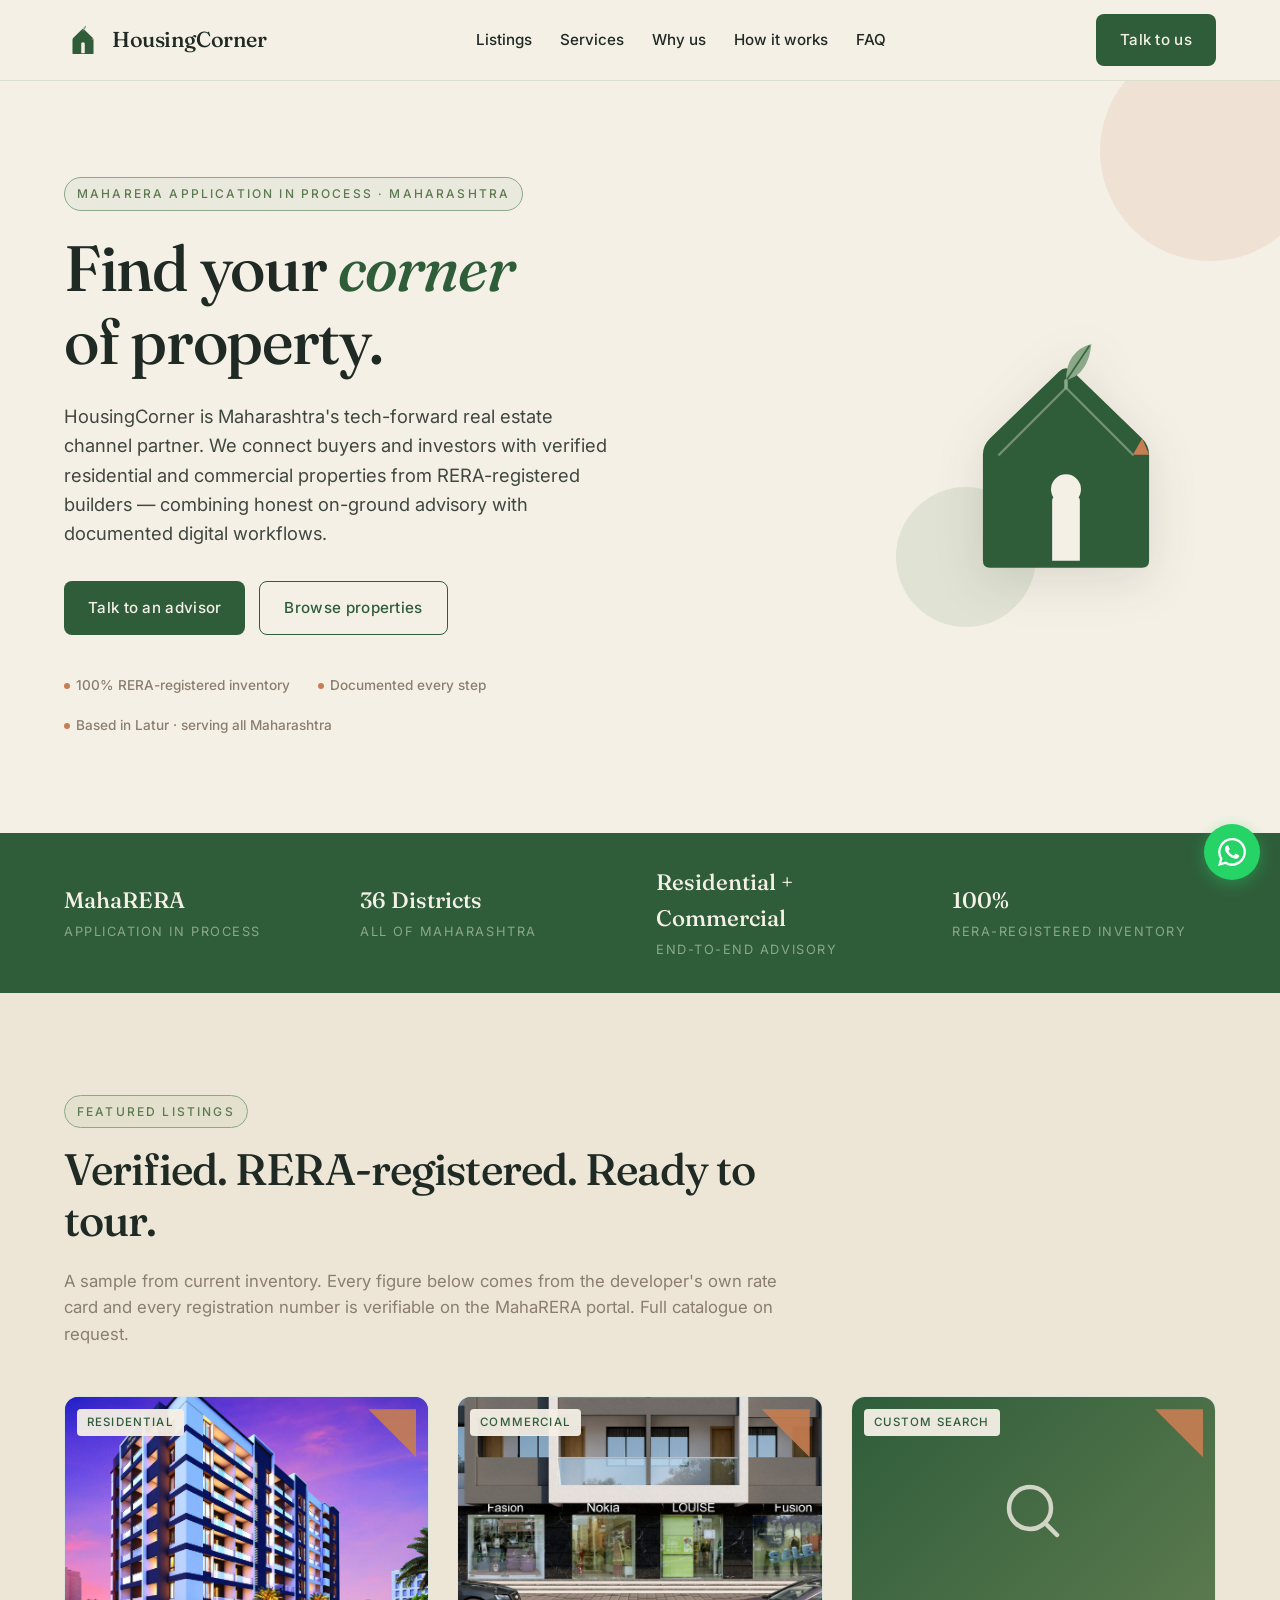
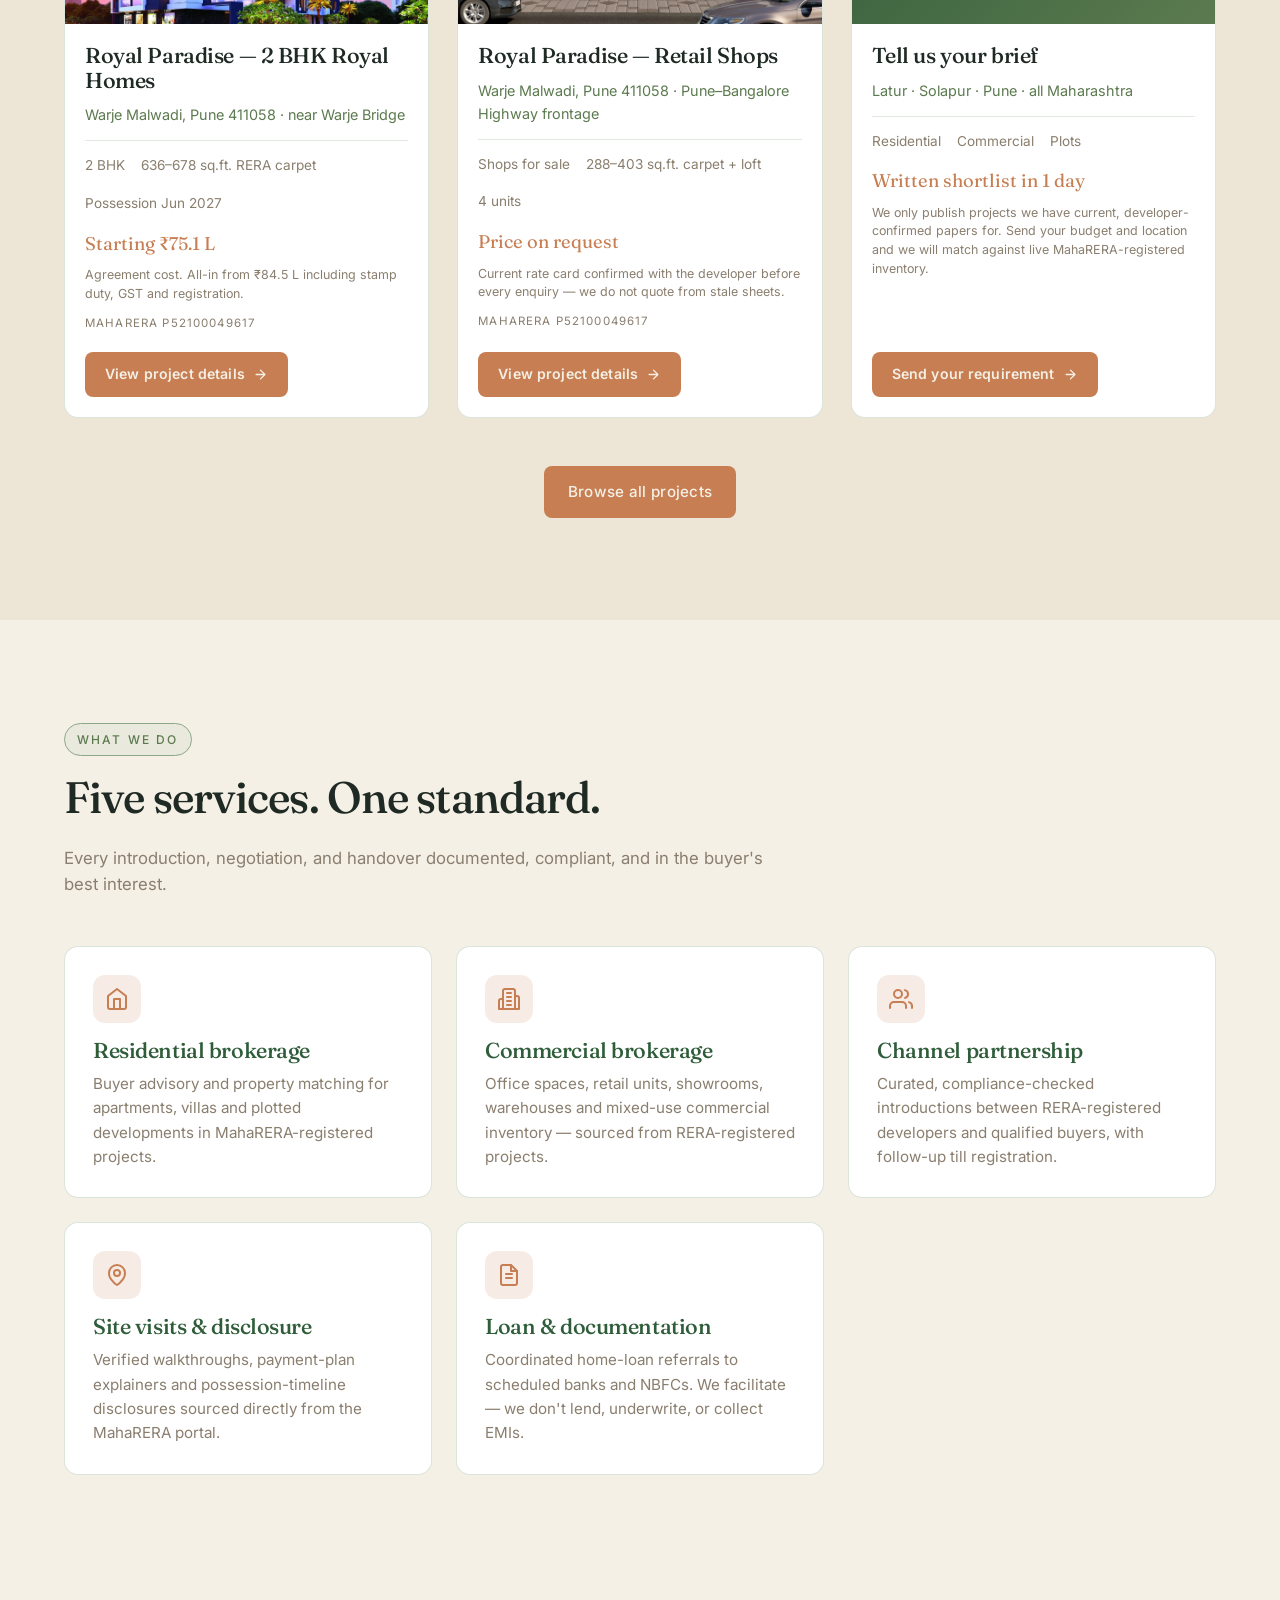
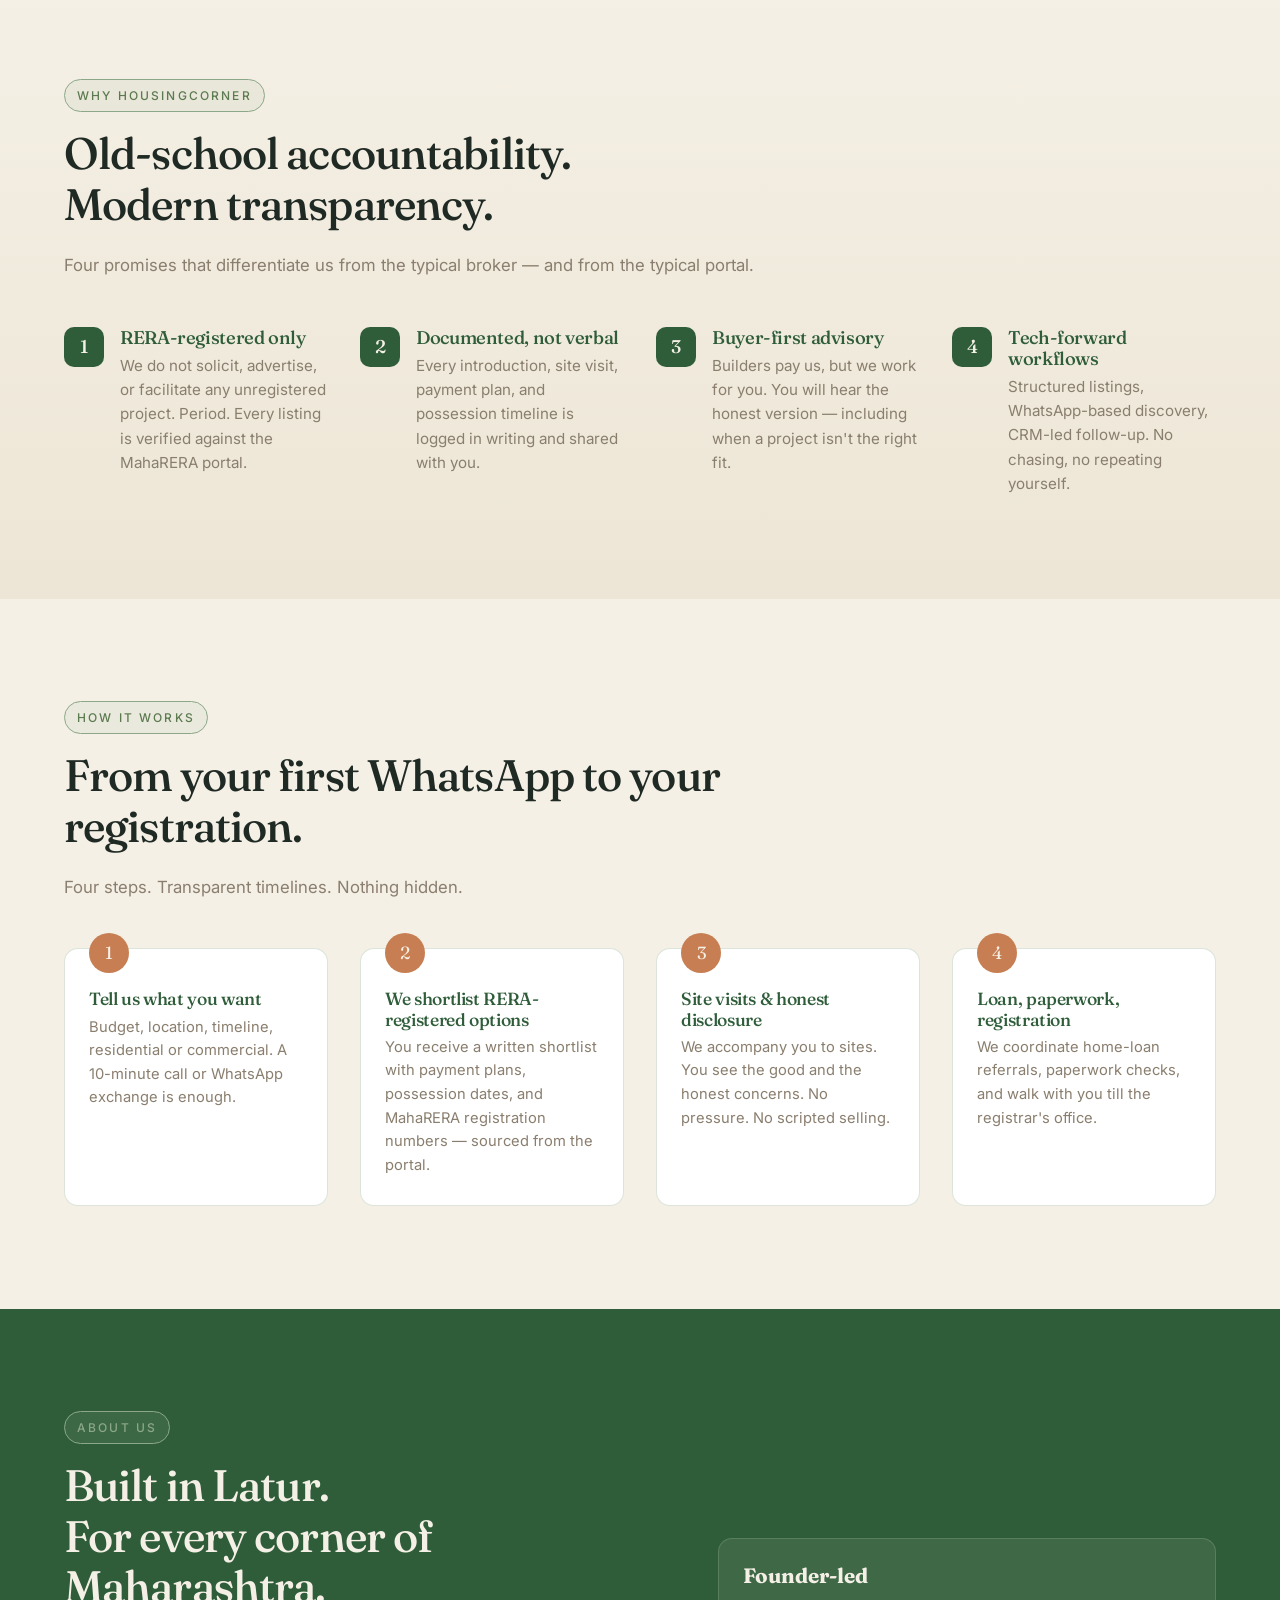
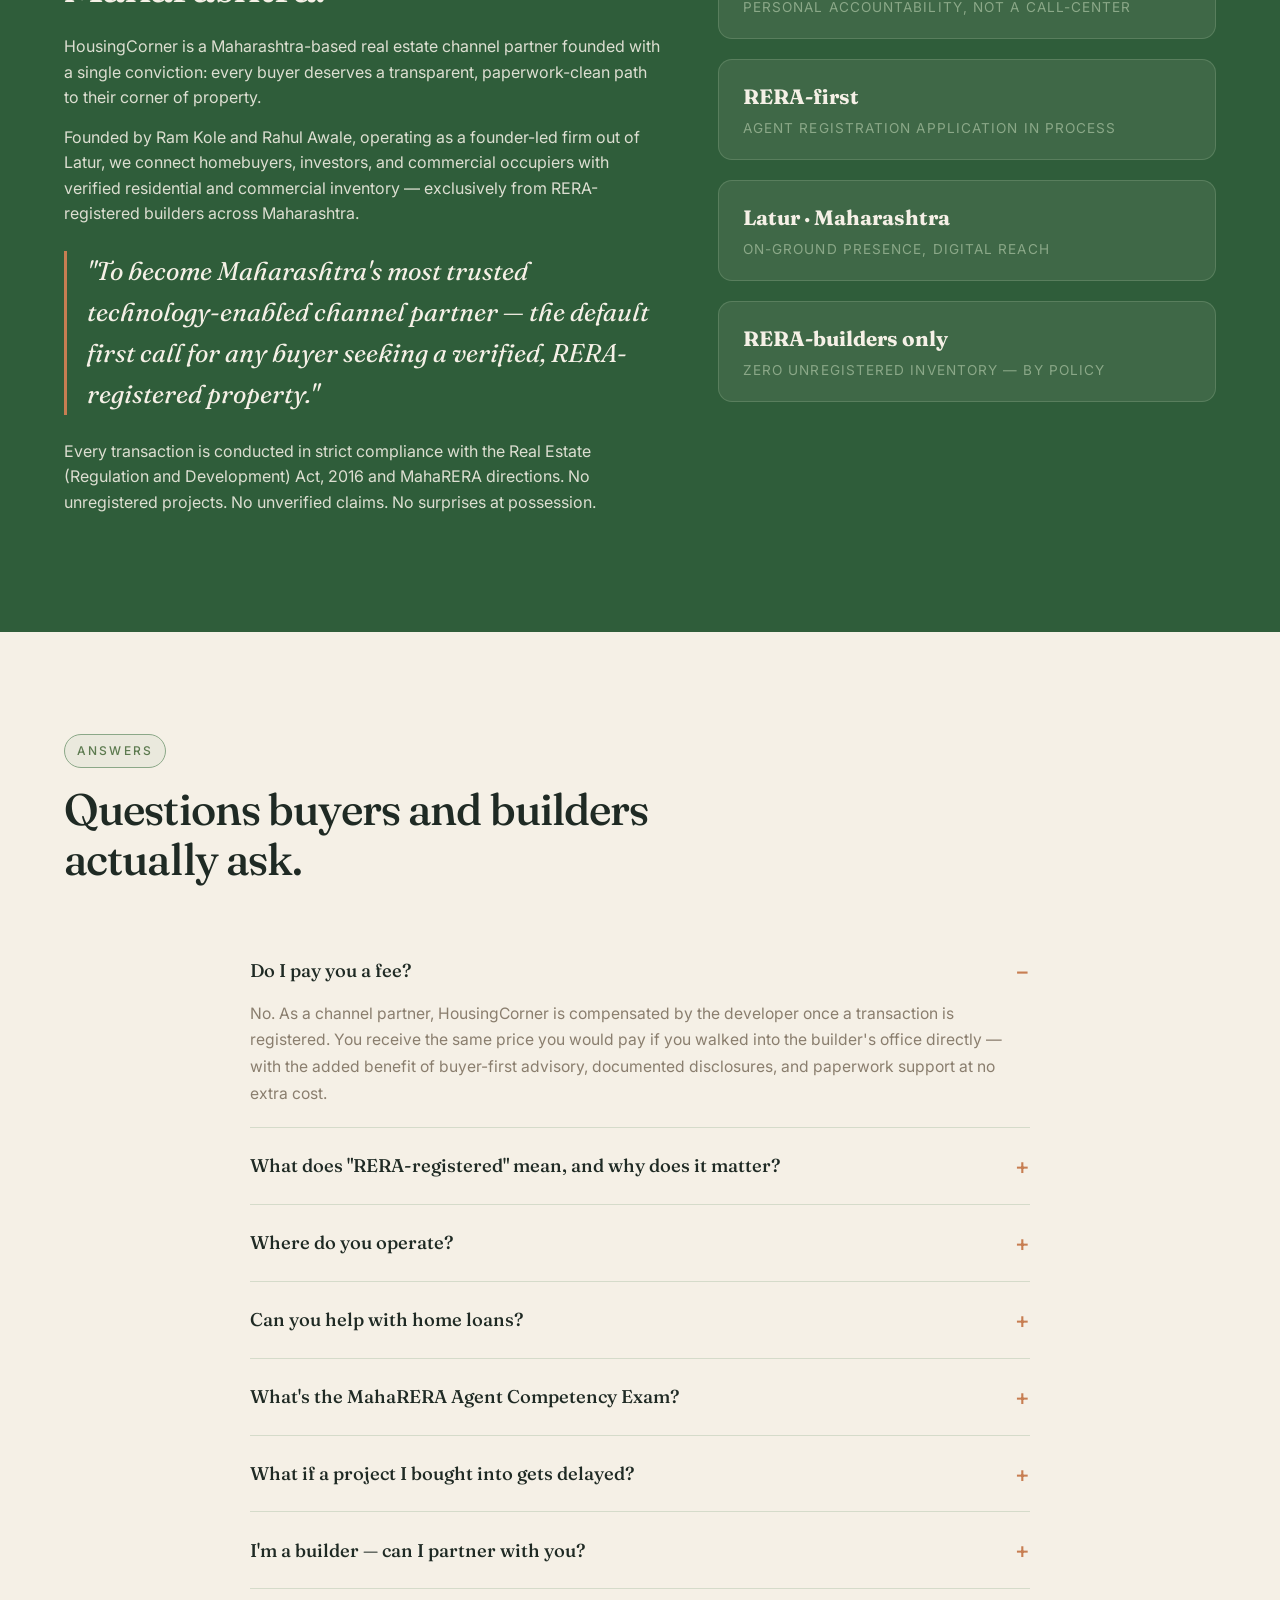
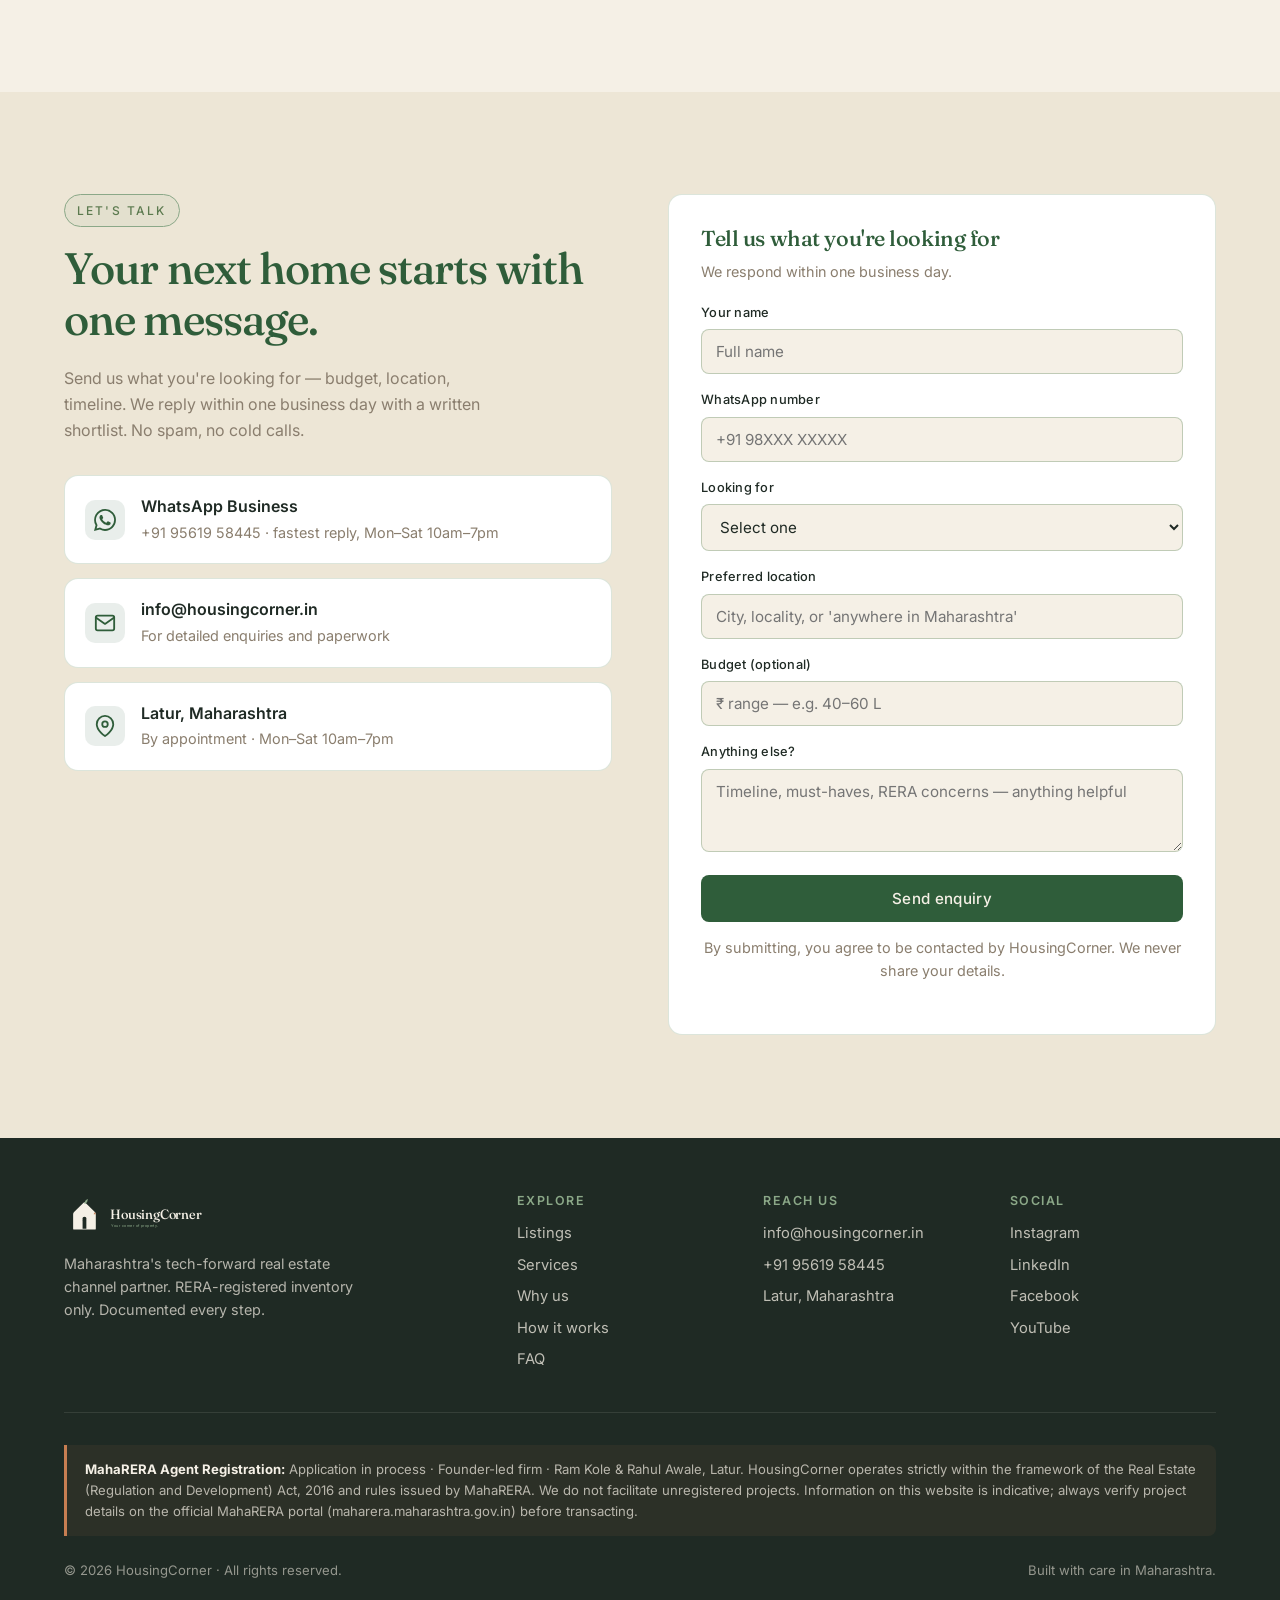
==== commit 6b6d2c1e: "royalparadisae" ====
--- a/index.html
+++ b/index.html
@@ -4,17 +4,70 @@
 <meta charset="UTF-8">
 <meta name="viewport" content="width=device-width, initial-scale=1.0">
 <title>HousingCorner — Your corner of property | Real Estate Channel Partner, Maharashtra</title>
-<meta name="description" content="Maharashtra's tech-forward real estate channel partner. Find RERA-registered residential and commercial properties with honest advisory, documented every step. Based in Latur, serving all of Maharashtra.">
+<meta name="description" content="RERA-registered homes and commercial property across Maharashtra — carpet areas, all-in costs and paperwork documented in writing. Based in Latur.">
 <meta name="theme-color" content="#2F5D3A">
-
-<!-- Open Graph -->
+<link rel="canonical" href="https://www.housingcorner.in/">
+<meta name="robots" content="index, follow">
+
+<!-- Open Graph — controls the WhatsApp / Facebook / LinkedIn share preview -->
+<meta property="og:site_name" content="HousingCorner">
 <meta property="og:title" content="HousingCorner — Your corner of property">
 <meta property="og:description" content="Verified residential and commercial properties from RERA-registered builders across Maharashtra.">
 <meta property="og:type" content="website">
-<meta property="og:url" content="https://www.housingcorner.in">
+<meta property="og:locale" content="en_IN">
+<meta property="og:url" content="https://www.housingcorner.in/">
+<meta property="og:image" content="https://www.housingcorner.in/og-image.png">
+<meta property="og:image:secure_url" content="https://www.housingcorner.in/og-image.png">
+<meta property="og:image:type" content="image/png">
+<meta property="og:image:width" content="1200">
+<meta property="og:image:height" content="630">
+<meta property="og:image:alt" content="HousingCorner — Your corner of property. Maharashtra's tech-forward real estate channel partner.">
+
+<!-- Twitter / X -->
+<meta name="twitter:card" content="summary_large_image">
+<meta name="twitter:title" content="HousingCorner — Your corner of property">
+<meta name="twitter:description" content="Verified residential and commercial properties from RERA-registered builders across Maharashtra.">
+<meta name="twitter:image" content="https://www.housingcorner.in/og-image.png">
+
+<!-- Structured data -->
+<script type="application/ld+json">
+{
+  "@context": "https://schema.org",
+  "@type": "RealEstateAgent",
+  "name": "HousingCorner",
+  "slogan": "Your corner of property",
+  "url": "https://www.housingcorner.in/",
+  "image": "https://www.housingcorner.in/og-image.png",
+  "description": "Maharashtra's tech-forward real estate channel partner. Verified residential and commercial properties from RERA-registered builders.",
+  "email": "info@housingcorner.in",
+  "telephone": "+91-95619-58445",
+  "founder": [
+    { "@type": "Person", "name": "Ram Kole" },
+    { "@type": "Person", "name": "Rahul Awale" }
+  ],
+  "address": {
+    "@type": "PostalAddress",
+    "addressLocality": "Latur",
+    "addressRegion": "Maharashtra",
+    "addressCountry": "IN"
+  },
+  "areaServed": { "@type": "State", "name": "Maharashtra" },
+  "openingHours": "Mo-Sa 10:00-19:00",
+  "sameAs": [
+    "https://instagram.com/housingcorner",
+    "https://linkedin.com/company/housingcorner",
+    "https://facebook.com/HousingCorner",
+    "https://youtube.com/@HousingCorner"
+  ]
+}
+</script>
 
 <!-- Favicon (inline SVG data URI) -->
-<link rel="icon" type="image/svg+xml" href="data:image/svg+xml;utf8,<svg xmlns='http://www.w3.org/2000/svg' viewBox='0 0 64 64'><rect width='64' height='64' rx='10' fill='%23F5F0E6'/><path d='M 10 54 L 10 30 L 32 14 L 54 30 L 54 54 Z' fill='%232F5D3A'/><circle cx='32' cy='10' r='3.2' fill='%238BA888'/><path d='M 54 30 L 54 24 L 48 30 Z' fill='%23C77E52'/></svg>">
+<link rel="icon" type="image/svg+xml" href="data:image/svg+xml;utf8,<svg xmlns='http://www.w3.org/2000/svg' viewBox='0 0 260 260'><rect width='260' height='260' rx='32' fill='%23F5F0E6'/><g transform='translate(4,0)'><path d='M 58 220 L 58 128 Q 58 120 64 114 L 124 56 Q 130 50 136 56 L 196 114 Q 202 120 202 128 L 202 220 Q 202 226 196 226 L 64 226 Q 58 226 58 220 Z' fill='%232F5D3A'/><circle cx='130' cy='156' r='15' fill='%23F5F0E6'/><path d='M 116 167 Q 116 162 121 162 L 139 162 Q 144 162 144 167 L 144 220 L 116 220 Z' fill='%23F5F0E6'/><path d='M 130 64 Q 130 38 152 32 Q 150 52 138 60 Q 134 62 130 64 Z' fill='%238BA888'/><path d='M 130 72 L 130 64' stroke='%238BA888' stroke-width='4' stroke-linecap='round'/><path d='M 196 114 L 202 128 L 188 128 Z' fill='%23C77E52'/></g></svg>">
+<link rel="icon" type="image/png" sizes="32x32" href="favicon-32.png">
+<link rel="icon" type="image/png" sizes="192x192" href="favicon-192.png">
+<!-- iOS ignores SVG favicons entirely; this is what a home-screen shortcut uses. -->
+<link rel="apple-touch-icon" sizes="180x180" href="apple-touch-icon.png">
 
 <!-- Google Fonts: Fraunces + Inter -->
 <link rel="preconnect" href="https://fonts.googleapis.com">
@@ -340,6 +393,10 @@
 .why-item p { color: var(--stone); font-size: 0.95rem; }
 
 /* ===== Properties ===== */
+/* Listings lead the page, straight after the hero. A deeper surface separates
+   them from the hero above and the services block below, and makes the white
+   cards read as objects sitting on the page rather than part of the background. */
+.properties { background: var(--cream-deep); }
 .properties__grid {
   display: grid;
   grid-template-columns: repeat(auto-fit, minmax(300px, 1fr));
@@ -353,9 +410,56 @@
   border: 1px solid rgba(139, 168, 136, 0.3);
   display: flex;
   flex-direction: column;
-  transition: transform 0.2s ease, box-shadow 0.2s ease;
-}
-.property-card:hover { transform: translateY(-4px); box-shadow: var(--shadow); }
+  cursor: pointer;
+  color: inherit;
+  text-decoration: none;
+  transition: transform 0.2s ease, box-shadow 0.2s ease, border-color 0.2s ease;
+}
+.property-card:hover,
+.property-card:focus-visible {
+  transform: translateY(-4px);
+  box-shadow: 0 12px 32px rgba(31, 42, 36, 0.14);
+  border-color: var(--terracotta);
+}
+.property-card:focus-visible { outline: 3px solid var(--forest); outline-offset: 3px; }
+.property-card:active { transform: translateY(-1px); }
+
+/* The whole card is a link, so the arrow is an affordance rather than a
+   separate target. It slides on hover to signal the card moves you somewhere. */
+/* The card foot pins the button to the bottom so every card's CTA lines up,
+   whatever length of copy sits above it. */
+.property-card__foot { margin-top: auto; padding-top: 20px; }
+.property-card__go {
+  display: inline-flex;
+  align-items: center;
+  gap: 8px;
+  padding: 11px 20px;
+  border-radius: var(--radius-sm);
+  background: var(--terracotta);
+  color: var(--cream);
+  font-size: 0.88rem;
+  font-weight: 600;
+  letter-spacing: 0.01em;
+  transition: background 0.18s ease, box-shadow 0.18s ease;
+}
+.property-card__go svg { transition: transform 0.2s ease; }
+.property-card:hover .property-card__go {
+  background: #B26A40;
+  box-shadow: 0 4px 14px rgba(199, 126, 82, 0.35);
+}
+.property-card:hover .property-card__go svg { transform: translateX(4px); }
+
+/* Image tile lifts slightly and the corner flag brightens on hover. */
+.property-card__image { transition: filter 0.25s ease; }
+.property-card:hover .property-card__image { filter: saturate(1.12) brightness(1.05); }
+.property-card:hover .property-card__image::after { opacity: 1; }
+
+@media (prefers-reduced-motion: reduce) {
+  .property-card, .property-card__go svg, .property-card__image { transition: none; }
+  .property-card:hover { transform: none; }
+  .property-card:hover .property-card__go svg { transform: none; }
+}
+
 .property-card__image {
   aspect-ratio: 16 / 10;
   background: linear-gradient(135deg, var(--forest) 0%, var(--forest-soft) 100%);
@@ -365,6 +469,7 @@
 }
 .property-card__image::after {
   content: "";
+  z-index: 3;
   position: absolute;
   top: 12px; right: 12px;
   width: 48px; height: 48px;
@@ -372,7 +477,19 @@
   clip-path: polygon(100% 0, 100% 100%, 0 0);
   opacity: 0.9;
 }
+/* Real photography sits over the gradient tile. If the file is missing the
+   image removes itself and the gradient + icon underneath show through, so a
+   listing is never broken-looking while its imagery is being prepared. */
+.property-card__photo {
+  position: absolute;
+  inset: 0;
+  width: 100%;
+  height: 100%;
+  object-fit: cover;
+  z-index: 1;
+}
 .property-card__tag {
+  z-index: 3;
   position: absolute;
   top: 12px; left: 12px;
   padding: 4px 10px;
@@ -398,6 +515,14 @@
   font-family: 'Fraunces', Georgia, serif;
   font-size: 1.15rem;
   color: var(--terracotta);
+}
+.property-card__note {
+  display: block;
+  margin-top: 8px;
+  font-family: 'Inter', system-ui, sans-serif;
+  font-size: 0.78rem;
+  line-height: 1.5;
+  color: var(--stone);
 }
 .property-card__rera {
   margin-top: 10px;
@@ -648,9 +773,9 @@
       <span class="nav__brand-text">HousingCorner</span>
     </a>
     <nav class="nav__links" aria-label="Primary">
+      <a href="#properties">Listings</a>
       <a href="#services">Services</a>
       <a href="#why">Why us</a>
-      <a href="#properties">Listings</a>
       <a href="#process">How it works</a>
       <a href="#faq">FAQ</a>
     </nav>
@@ -710,6 +835,94 @@
 </section>
 
 <!-- =========================================================== -->
+<!-- PROPERTIES -->
+<!-- =========================================================== -->
+<section id="properties" class="properties">
+  <div class="container">
+    <div class="section-head">
+      <span class="eyebrow">Featured listings</span>
+      <h2 style="margin-top: 16px;">Verified. RERA-registered. Ready to tour.</h2>
+      <p>A sample from current inventory. Every figure below comes from the developer's own rate card and every registration number is verifiable on the MahaRERA portal. Full catalogue on request.</p>
+    </div>
+
+    <div class="properties__grid">
+      <!-- Each card is a single anchor element, so the whole tile is the click
+           target. Add a listing by copying a block and pointing its href at the
+           project folder. Keep the card free of nested links — a link inside a
+           link is invalid HTML and breaks keyboard navigation. -->
+      <a class="property-card" href="projects/royal-paradise/index.html" aria-label="Royal Paradise, Warje Malwadi, Pune — 2 BHK Royal Homes. View project details.">
+        <div class="property-card__image">
+          <img class="property-card__photo" src="projects/royal-paradise/elevation.jpg" alt="Royal Paradise, Warje Malwadi, Pune — architectural render of the building at dusk" width="1600" height="1200" loading="lazy">
+          <span class="property-card__tag">Residential</span>
+          <!-- fallback illustration, visible only if the photo is missing -->
+          <svg width="72" height="72" viewBox="0 0 24 24" fill="none" stroke="currentColor" stroke-width="1.5" stroke-linecap="round" stroke-linejoin="round" opacity="0.8"><path d="M3 9l9-7 9 7v11a2 2 0 0 1-2 2H5a2 2 0 0 1-2-2z"/><polyline points="9 22 9 12 15 12 15 22"/></svg>
+        </div>
+        <div class="property-card__body">
+          <h3>Royal Paradise — 2 BHK Royal Homes</h3>
+          <div class="property-card__loc">Warje Malwadi, Pune 411058 · near Warje Bridge</div>
+          <div class="property-card__meta">
+            <span>2 BHK</span>
+            <span>636–678 sq.ft. RERA carpet</span>
+            <span>Possession Jun 2027</span>
+          </div>
+          <div class="property-card__price">Starting ₹75.1 L
+            <span class="property-card__note">Agreement cost. All-in from ₹84.5 L including stamp duty, GST and registration.</span>
+          </div>
+          <div class="property-card__rera">MAHARERA P52100049617</div>
+          <div class="property-card__foot"><span class="property-card__go">View project details <svg width="15" height="15" viewBox="0 0 24 24" fill="none" stroke="currentColor" stroke-width="2.2" stroke-linecap="round" stroke-linejoin="round" aria-hidden="true"><path d="M5 12h13"/><path d="m12 5 7 7-7 7"/></svg></span></div>
+        </div>
+      </a>
+
+      <a class="property-card" href="projects/royal-paradise/index.html#retail" aria-label="Royal Paradise, Warje Malwadi, Pune — four commercial shops for sale. View project details.">
+        <div class="property-card__image">
+          <img class="property-card__photo" src="projects/royal-paradise/shops.jpg" alt="Royal Paradise, Warje — render of the four ground-floor retail shopfronts" width="1600" height="1000" loading="lazy">
+          <span class="property-card__tag">Commercial</span>
+          <svg width="72" height="72" viewBox="0 0 24 24" fill="none" stroke="currentColor" stroke-width="1.5" stroke-linecap="round" stroke-linejoin="round" opacity="0.8"><path d="M6 22V4a2 2 0 0 1 2-2h8a2 2 0 0 1 2 2v18Z"/><path d="M6 12H4a2 2 0 0 0-2 2v8h4"/><path d="M18 9h2a2 2 0 0 1 2 2v11h-4"/></svg>
+        </div>
+        <div class="property-card__body">
+          <h3>Royal Paradise — Retail Shops</h3>
+          <div class="property-card__loc">Warje Malwadi, Pune 411058 · Pune–Bangalore Highway frontage</div>
+          <div class="property-card__meta">
+            <span>Shops for sale</span>
+            <span>288–403 sq.ft. carpet + loft</span>
+            <span>4 units</span>
+          </div>
+          <div class="property-card__price">Price on request
+            <span class="property-card__note">Current rate card confirmed with the developer before every enquiry — we do not quote from stale sheets.</span>
+          </div>
+          <div class="property-card__rera">MAHARERA P52100049617</div>
+          <div class="property-card__foot"><span class="property-card__go">View project details <svg width="15" height="15" viewBox="0 0 24 24" fill="none" stroke="currentColor" stroke-width="2.2" stroke-linecap="round" stroke-linejoin="round" aria-hidden="true"><path d="M5 12h13"/><path d="m12 5 7 7-7 7"/></svg></span></div>
+        </div>
+      </a>
+
+      <a class="property-card" href="#contact" aria-label="Send us your requirement and we will match it against live inventory.">
+        <div class="property-card__image">
+          <span class="property-card__tag">Custom search</span>
+          <svg width="72" height="72" viewBox="0 0 24 24" fill="none" stroke="currentColor" stroke-width="1.5" stroke-linecap="round" stroke-linejoin="round" opacity="0.8"><circle cx="11" cy="11" r="7"/><path d="m20 20-3.5-3.5"/></svg>
+        </div>
+        <div class="property-card__body">
+          <h3>Tell us your brief</h3>
+          <div class="property-card__loc">Latur · Solapur · Pune · all Maharashtra</div>
+          <div class="property-card__meta">
+            <span>Residential</span>
+            <span>Commercial</span>
+            <span>Plots</span>
+          </div>
+          <div class="property-card__price">Written shortlist in 1 day
+            <span class="property-card__note">We only publish projects we have current, developer-confirmed papers for. Send your budget and location and we will match against live MahaRERA-registered inventory.</span>
+          </div>
+          <div class="property-card__foot"><span class="property-card__go">Send your requirement <svg width="15" height="15" viewBox="0 0 24 24" fill="none" stroke="currentColor" stroke-width="2.2" stroke-linecap="round" stroke-linejoin="round" aria-hidden="true"><path d="M5 12h13"/><path d="m12 5 7 7-7 7"/></svg></span></div>
+        </div>
+      </a>
+    </div>
+
+    <div style="text-align: center; margin-top: 48px;">
+      <a href="projects/index.html" class="btn btn--accent">Browse all projects</a>
+    </div>
+  </div>
+</section>
+
+<!-- =========================================================== -->
 <!-- SERVICES -->
 <!-- =========================================================== -->
 <section id="services" class="services">
@@ -808,80 +1021,6 @@
   </div>
 </section>
 
-<!-- =========================================================== -->
-<!-- PROPERTIES -->
-<!-- =========================================================== -->
-<section id="properties" class="properties">
-  <div class="container">
-    <div class="section-head">
-      <span class="eyebrow">Featured listings</span>
-      <h2 style="margin-top: 16px;">Verified. RERA-registered. Ready to tour.</h2>
-      <p>A curated sample from current inventory. Full catalogue available on request — updated directly from MahaRERA.</p>
-    </div>
-
-    <div class="properties__grid">
-      <!-- Placeholder cards — swap in real listings -->
-      <article class="property-card">
-        <div class="property-card__image">
-          <span class="property-card__tag">Residential</span>
-          <!-- building illustration -->
-          <svg width="72" height="72" viewBox="0 0 24 24" fill="none" stroke="currentColor" stroke-width="1.5" stroke-linecap="round" stroke-linejoin="round" opacity="0.8"><path d="M3 9l9-7 9 7v11a2 2 0 0 1-2 2H5a2 2 0 0 1-2-2z"/><polyline points="9 22 9 12 15 12 15 22"/></svg>
-        </div>
-        <div class="property-card__body">
-          <h3>[Project Name]</h3>
-          <div class="property-card__loc">[Latur · Taluka, Maharashtra]</div>
-          <div class="property-card__meta">
-            <span>2 BHK</span>
-            <span>850 sq.ft.</span>
-            <span>Possession 2027</span>
-          </div>
-          <div class="property-card__price">Starting ₹[XX] L</div>
-          <div class="property-card__rera">MAHARERA P[XXXXX]XXXXX</div>
-        </div>
-      </article>
-
-      <article class="property-card">
-        <div class="property-card__image">
-          <span class="property-card__tag">Commercial</span>
-          <svg width="72" height="72" viewBox="0 0 24 24" fill="none" stroke="currentColor" stroke-width="1.5" stroke-linecap="round" stroke-linejoin="round" opacity="0.8"><path d="M6 22V4a2 2 0 0 1 2-2h8a2 2 0 0 1 2 2v18Z"/><path d="M6 12H4a2 2 0 0 0-2 2v8h4"/><path d="M18 9h2a2 2 0 0 1 2 2v11h-4"/></svg>
-        </div>
-        <div class="property-card__body">
-          <h3>[Commercial Project]</h3>
-          <div class="property-card__loc">[Pune · Hinjewadi]</div>
-          <div class="property-card__meta">
-            <span>Office space</span>
-            <span>1,200 sq.ft.</span>
-            <span>Ready to move</span>
-          </div>
-          <div class="property-card__price">Starting ₹[XX] L</div>
-          <div class="property-card__rera">MAHARERA P[XXXXX]XXXXX</div>
-        </div>
-      </article>
-
-      <article class="property-card">
-        <div class="property-card__image">
-          <span class="property-card__tag">Residential</span>
-          <svg width="72" height="72" viewBox="0 0 24 24" fill="none" stroke="currentColor" stroke-width="1.5" stroke-linecap="round" stroke-linejoin="round" opacity="0.8"><path d="M3 9l9-7 9 7v11a2 2 0 0 1-2 2H5a2 2 0 0 1-2-2z"/><path d="M9 22V12h6v10"/></svg>
-        </div>
-        <div class="property-card__body">
-          <h3>[Villa Project]</h3>
-          <div class="property-card__loc">[Nashik · Highway belt]</div>
-          <div class="property-card__meta">
-            <span>3 BHK villa</span>
-            <span>2,100 sq.ft.</span>
-            <span>Possession 2026</span>
-          </div>
-          <div class="property-card__price">Starting ₹[XX] L</div>
-          <div class="property-card__rera">MAHARERA P[XXXXX]XXXXX</div>
-        </div>
-      </article>
-    </div>
-
-    <div style="text-align: center; margin-top: 48px;">
-      <a href="#contact" class="btn btn--accent">Request full inventory</a>
-    </div>
-  </div>
-</section>
 
 <!-- =========================================================== -->
 <!-- PROCESS -->
@@ -941,8 +1080,8 @@
         <span>Personal accountability, not a call-center</span>
       </div>
       <div class="about__stat">
-        <strong>MahaRERA compliant</strong>
-        <span>Competency-exam-certified agent</span>
+        <strong>RERA-first</strong>
+        <span>Agent registration application in process</span>
       </div>
       <div class="about__stat">
         <strong>Latur · Maharashtra</strong>
@@ -989,7 +1128,7 @@
 
       <details>
         <summary>What's the MahaRERA Agent Competency Exam?</summary>
-        <p>Under MahaRERA Order No. 1A/2023, every individual real estate agent (and at least one designated person of every firm) must clear the MahaRERA Agent Competency Examination before they can register or renew. HousingCorner's agent registration is backed by a passed competency certificate, which you are welcome to verify on the MahaRERA portal.</p>
+        <p>Under MahaRERA Order No. 1A/2023, every individual real estate agent (and at least one designated person of every firm) must clear the MahaRERA Agent Competency Examination before they can register or renew. HousingCorner's agent registration is currently in process, and we will publish our registration number here the moment it is issued — so you can verify it yourself on the MahaRERA portal. Until then, every project we introduce you to is itself MahaRERA-registered, and we will give you the project registration number in writing so you can check it independently.</p>
       </details>
 
       <details>
@@ -1016,13 +1155,13 @@
       <p style="color: var(--stone); margin-top: 16px; max-width: 440px;">Send us what you're looking for — budget, location, timeline. We reply within one business day with a written shortlist. No spam, no cold calls.</p>
 
       <div class="contact__channels">
-        <a class="contact__channel" href="https://wa.me/918484802019?text=Hi%20HousingCorner%2C%20I%27d%20like%20to%20enquire%20about%20a%20property." target="_blank" rel="noopener">
+        <a class="contact__channel" href="https://wa.me/919561958445?text=Hi%20HousingCorner%2C%20I%27d%20like%20to%20enquire%20about%20a%20property." target="_blank" rel="noopener">
           <div class="contact__channel-icon">
             <svg width="22" height="22" viewBox="0 0 24 24" fill="currentColor"><path d="M20.52 3.48A11.78 11.78 0 0 0 12 0a11.9 11.9 0 0 0-10.3 17.8L0 24l6.38-1.66A11.9 11.9 0 0 0 12 24c6.6 0 11.94-5.34 11.94-11.94a11.85 11.85 0 0 0-3.42-8.58zM12 21.8a9.82 9.82 0 0 1-5-1.4l-.36-.22-3.78 1 1-3.68-.24-.38A9.9 9.9 0 1 1 12 21.8zm5.44-7.36c-.3-.15-1.76-.87-2.04-.97-.27-.1-.47-.15-.67.15s-.77.97-.94 1.17c-.17.2-.35.22-.65.08-.3-.15-1.25-.46-2.38-1.47-.88-.78-1.48-1.75-1.65-2.05-.17-.3 0-.46.13-.6.14-.13.3-.35.45-.52.15-.18.2-.3.3-.5.1-.2.05-.37-.02-.52-.08-.15-.67-1.62-.92-2.22-.24-.58-.49-.5-.67-.51l-.57-.01c-.2 0-.52.07-.8.37-.27.3-1.05 1.02-1.05 2.5s1.08 2.9 1.23 3.1c.15.2 2.12 3.24 5.14 4.55.72.3 1.28.5 1.72.63.72.23 1.38.2 1.9.12.58-.08 1.76-.72 2.01-1.42.25-.7.25-1.3.17-1.42-.08-.13-.27-.2-.57-.35z"/></svg>
           </div>
           <div>
             <strong>WhatsApp Business</strong>
-            <span>+91 84848 02019 (Ram) · +91 95619 04097 (Rahul) · fastest reply</span>
+            <span>+91 95619 58445 · fastest reply, Mon–Sat 10am–7pm</span>
           </div>
         </a>
 
@@ -1106,9 +1245,9 @@
       <div class="footer__col">
         <h4>Explore</h4>
         <ul>
+          <li><a href="projects/index.html">Listings</a></li>
           <li><a href="#services">Services</a></li>
           <li><a href="#why">Why us</a></li>
-          <li><a href="#properties">Listings</a></li>
           <li><a href="#process">How it works</a></li>
           <li><a href="#faq">FAQ</a></li>
         </ul>
@@ -1118,8 +1257,7 @@
         <h4>Reach us</h4>
         <ul>
           <li><a href="mailto:info@housingcorner.in">info@housingcorner.in</a></li>
-          <li><a href="https://wa.me/918484802019">+91 84848 02019 (Ram)</a></li>
-          <li><a href="https://wa.me/919561904097">+91 95619 04097 (Rahul)</a></li>
+          <li><a href="https://wa.me/919561958445">+91 95619 58445</a></li>
           <li>Latur, Maharashtra</li>
         </ul>
       </div>
@@ -1148,7 +1286,7 @@
 </footer>
 
 <!-- Floating WhatsApp -->
-<a class="whatsapp-float" href="https://wa.me/918484802019?text=Hi%20HousingCorner" target="_blank" rel="noopener" aria-label="Chat on WhatsApp">
+<a class="whatsapp-float" href="https://wa.me/919561958445?text=Hi%20HousingCorner" target="_blank" rel="noopener" aria-label="Chat on WhatsApp">
   <svg width="28" height="28" viewBox="0 0 24 24" fill="currentColor"><path d="M20.52 3.48A11.78 11.78 0 0 0 12 0a11.9 11.9 0 0 0-10.3 17.8L0 24l6.38-1.66A11.9 11.9 0 0 0 12 24c6.6 0 11.94-5.34 11.94-11.94a11.85 11.85 0 0 0-3.42-8.58zM12 21.8a9.82 9.82 0 0 1-5-1.4l-.36-.22-3.78 1 1-3.68-.24-.38A9.9 9.9 0 1 1 12 21.8zm5.44-7.36c-.3-.15-1.76-.87-2.04-.97-.27-.1-.47-.15-.67.15s-.77.97-.94 1.17c-.17.2-.35.22-.65.08-.3-.15-1.25-.46-2.38-1.47-.88-.78-1.48-1.75-1.65-2.05-.17-.3 0-.46.13-.6.14-.13.3-.35.45-.52.15-.18.2-.3.3-.5.1-.2.05-.37-.02-.52-.08-.15-.67-1.62-.92-2.22-.24-.58-.49-.5-.67-.51l-.57-.01c-.2 0-.52.07-.8.37-.27.3-1.05 1.02-1.05 2.5s1.08 2.9 1.23 3.1c.15.2 2.12 3.24 5.14 4.55.72.3 1.28.5 1.72.63.72.23 1.38.2 1.9.12.58-.08 1.76-.72 2.01-1.42.25-.7.25-1.3.17-1.42-.08-.13-.27-.2-.57-.35z"/></svg>
 </a>
 
@@ -1175,10 +1313,17 @@
       `*Budget:* ${encodeURIComponent(budget || '—')}%0A` +
       `*Notes:* ${encodeURIComponent(notes || '—')}`;
 
-    // Open WhatsApp with prefilled message. Replace 918484802019 with real number.
-    window.open(`https://wa.me/918484802019?text=${msg}`, '_blank');
+    // Open WhatsApp with prefilled message. Routes to the HousingCorner WhatsApp Business line.
+    window.open(`https://wa.me/919561958445?text=${msg}`, '_blank');
     return false;
   }
+
+  // Listing photos remove themselves if the file is not there yet, letting the
+  // gradient tile underneath show instead of a broken-image icon.
+  document.querySelectorAll('.property-card__photo').forEach(function (img) {
+    img.addEventListener('error', function () { img.remove(); });
+    if (img.complete && img.naturalWidth === 0) { img.remove(); }
+  });
 
   // Close mobile nav on link click
   document.querySelectorAll('.nav__links a').forEach(a => {
@@ -1188,9 +1333,3 @@
 
 </body>
 </html>
-List.remove('is-open'));
-  });
-</script>
-
-</body>
-</html>
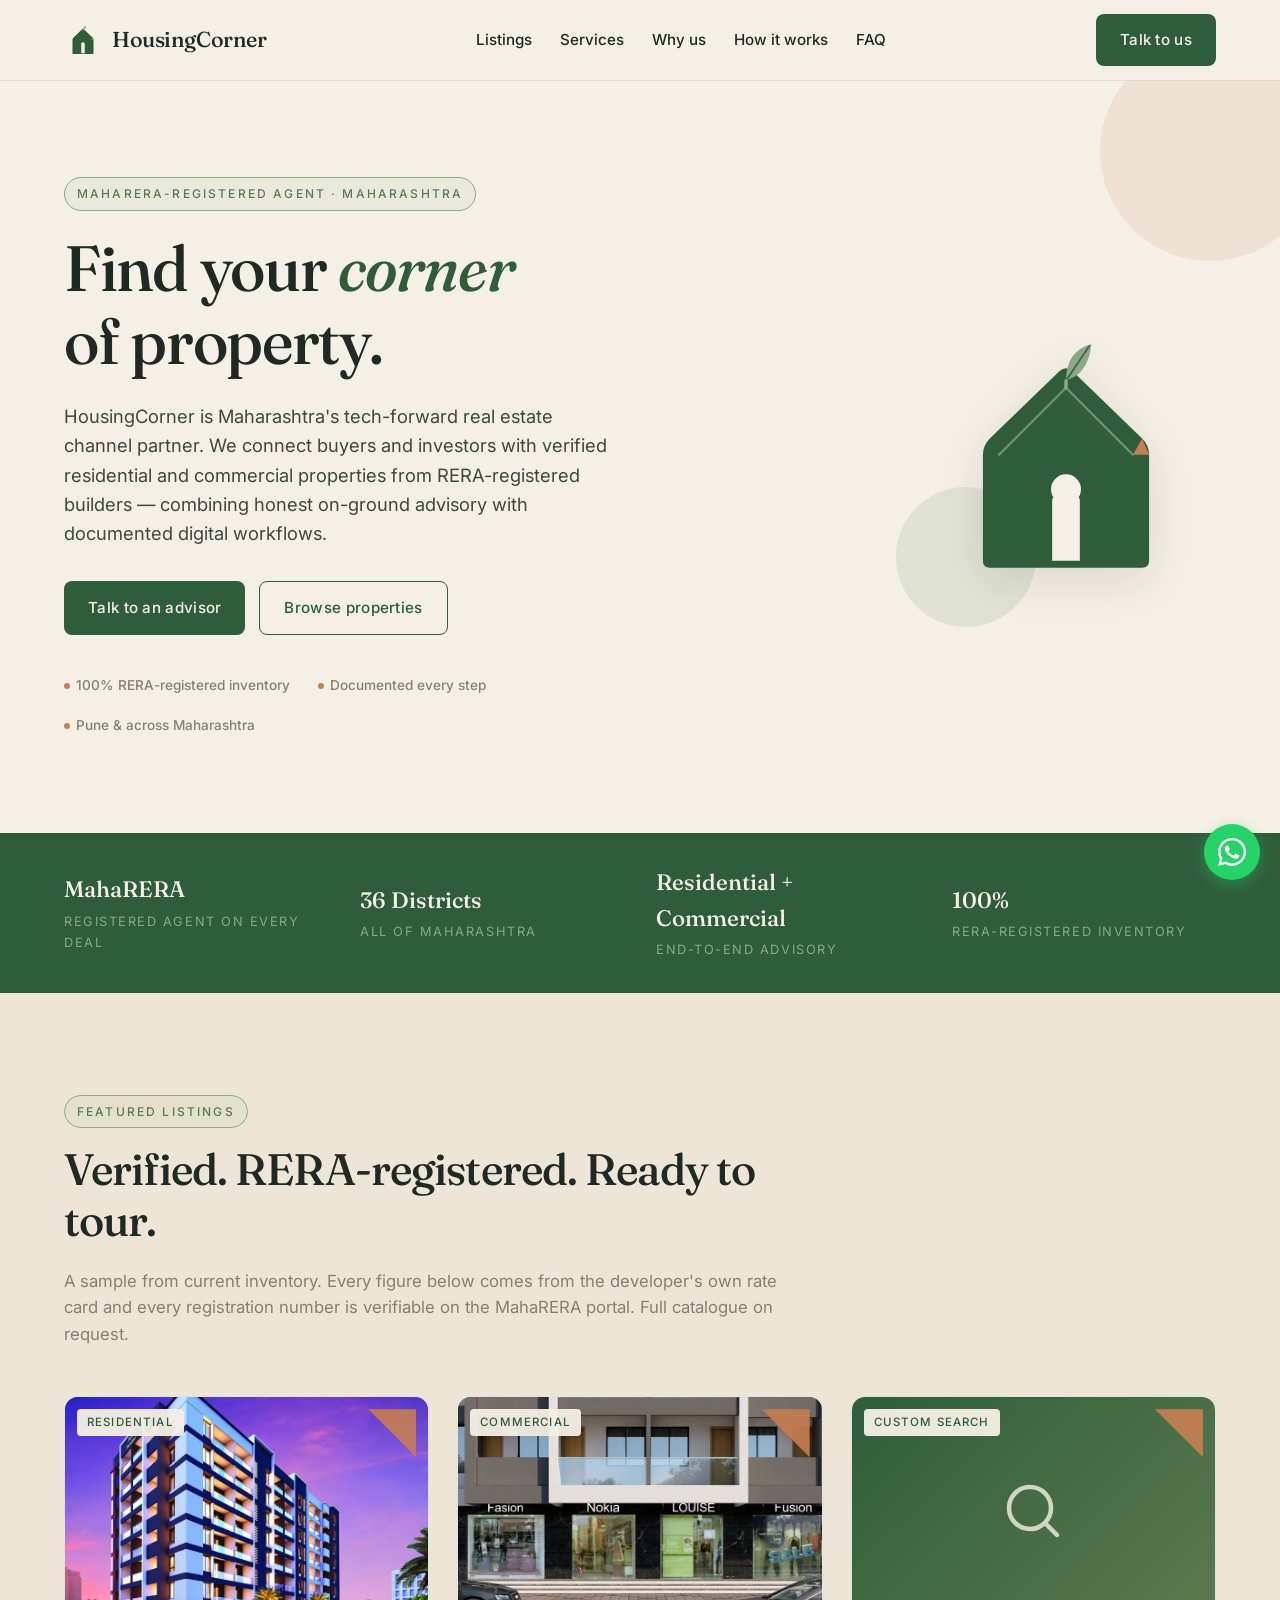
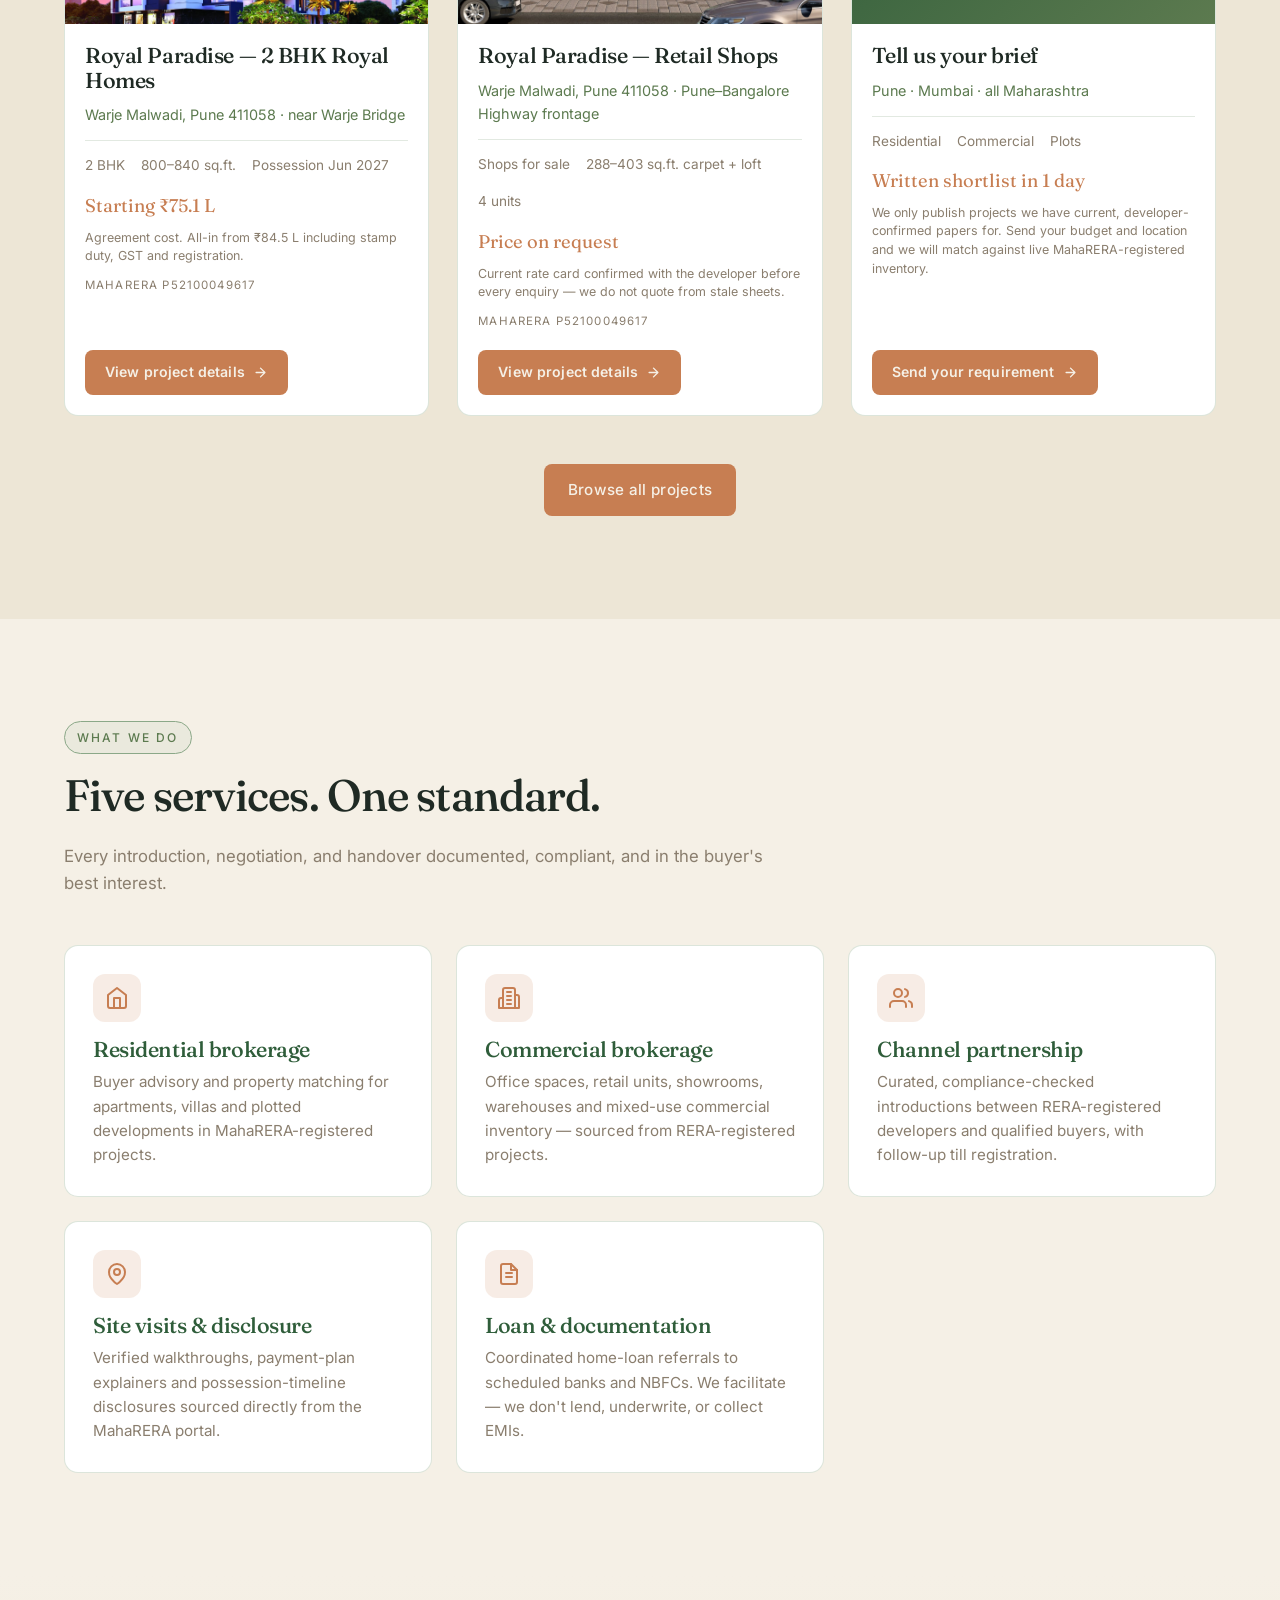
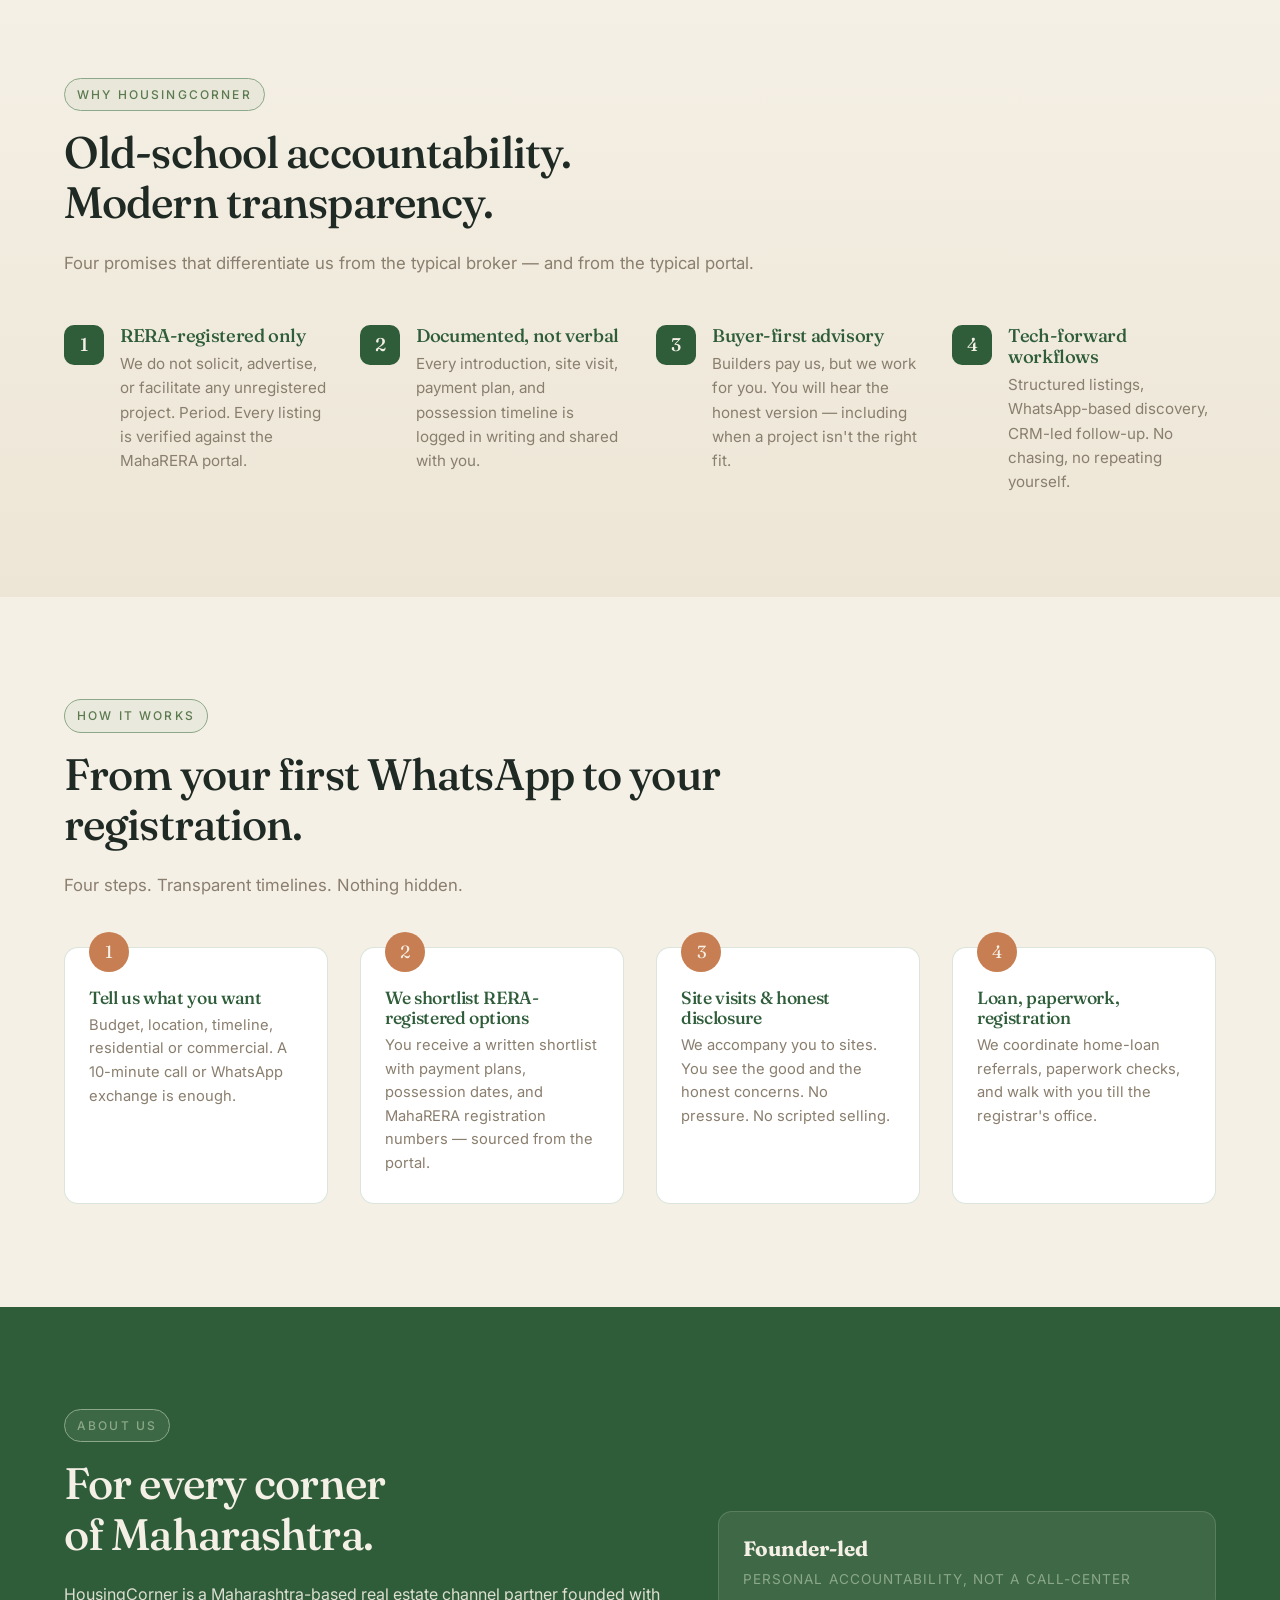
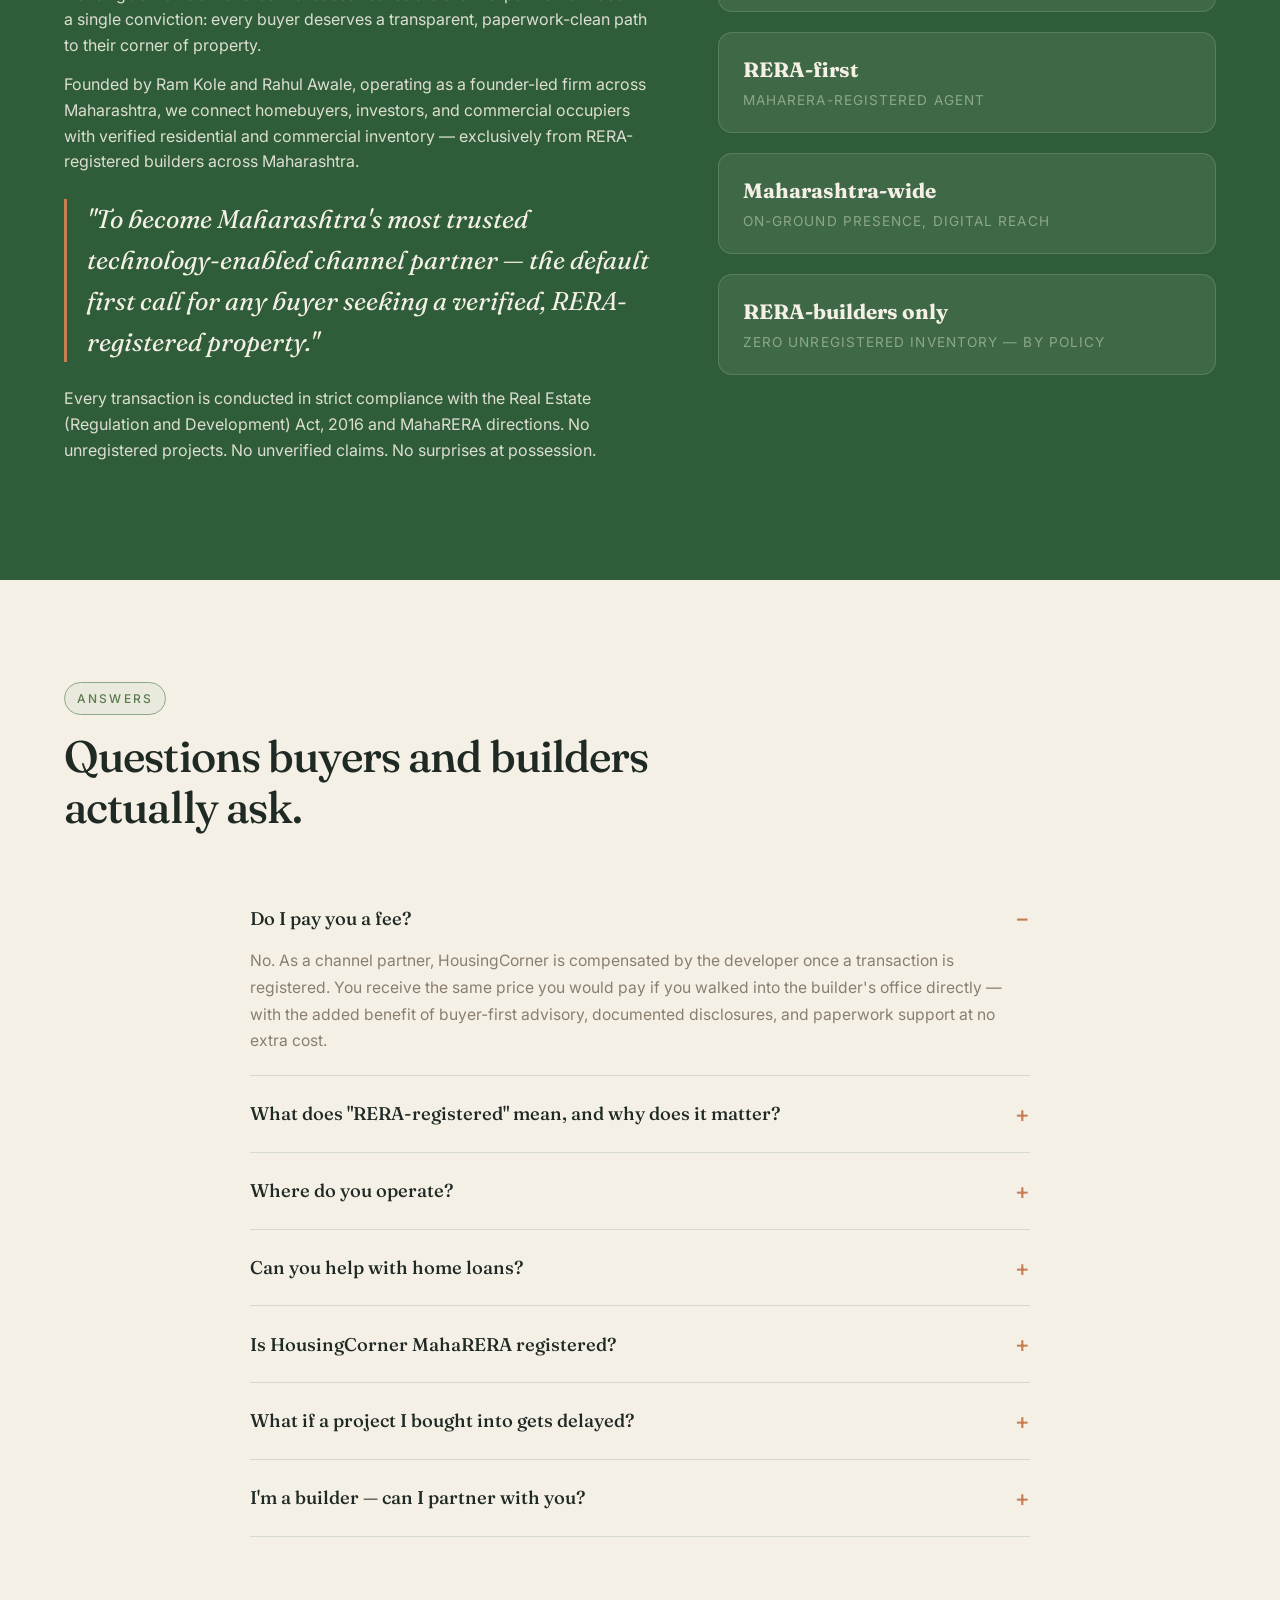
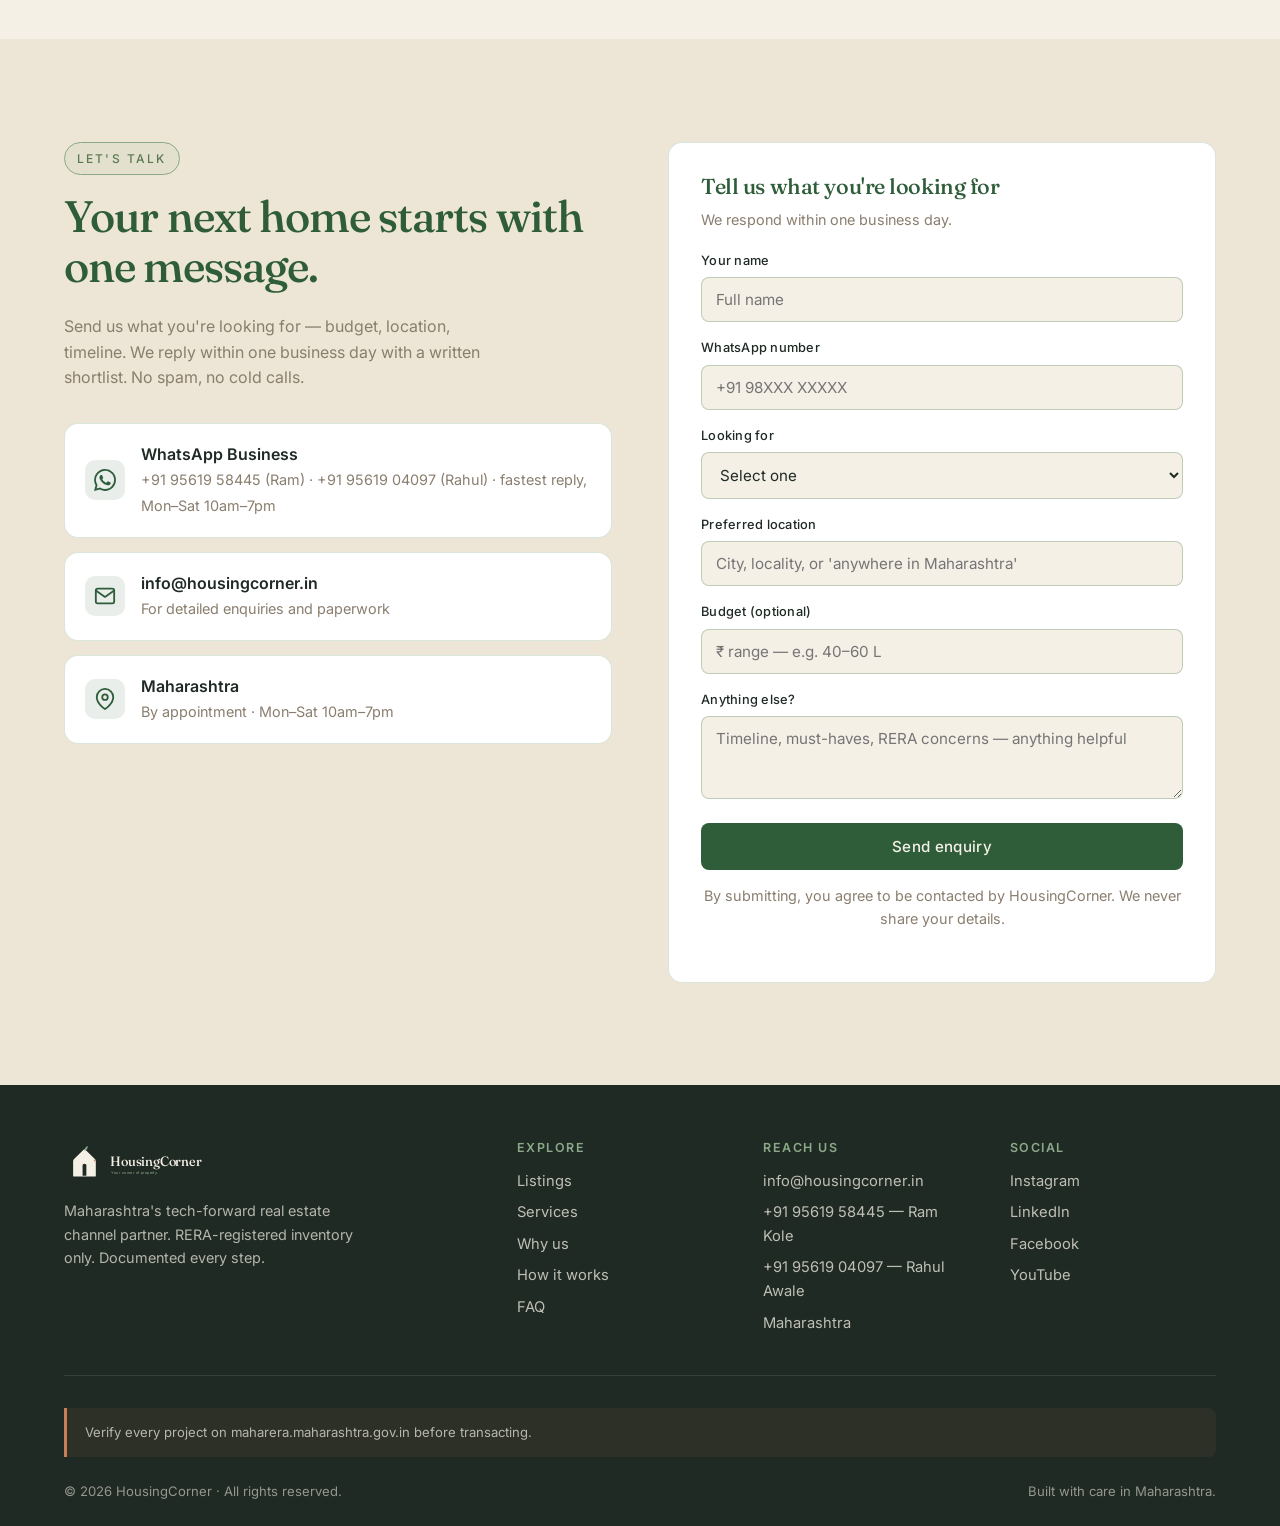
==== commit c0add209: "one more" ====
--- a/index.html
+++ b/index.html
@@ -4,7 +4,7 @@
 <meta charset="UTF-8">
 <meta name="viewport" content="width=device-width, initial-scale=1.0">
 <title>HousingCorner — Your corner of property | Real Estate Channel Partner, Maharashtra</title>
-<meta name="description" content="RERA-registered homes and commercial property across Maharashtra — carpet areas, all-in costs and paperwork documented in writing. Based in Latur.">
+<meta name="description" content="RERA-registered homes and commercial property across Maharashtra — carpet areas, all-in costs and paperwork documented in writing.">
 <meta name="theme-color" content="#2F5D3A">
 <link rel="canonical" href="https://www.housingcorner.in/">
 <meta name="robots" content="index, follow">
@@ -47,8 +47,7 @@
   ],
   "address": {
     "@type": "PostalAddress",
-    "addressLocality": "Latur",
-    "addressRegion": "Maharashtra",
+        "addressRegion": "Maharashtra",
     "addressCountry": "IN"
   },
   "areaServed": { "@type": "State", "name": "Maharashtra" },
@@ -62,9 +61,14 @@
 }
 </script>
 
-<!-- Favicon (inline SVG data URI) -->
-<link rel="icon" type="image/svg+xml" href="data:image/svg+xml;utf8,<svg xmlns='http://www.w3.org/2000/svg' viewBox='0 0 260 260'><rect width='260' height='260' rx='32' fill='%23F5F0E6'/><g transform='translate(4,0)'><path d='M 58 220 L 58 128 Q 58 120 64 114 L 124 56 Q 130 50 136 56 L 196 114 Q 202 120 202 128 L 202 220 Q 202 226 196 226 L 64 226 Q 58 226 58 220 Z' fill='%232F5D3A'/><circle cx='130' cy='156' r='15' fill='%23F5F0E6'/><path d='M 116 167 Q 116 162 121 162 L 139 162 Q 144 162 144 167 L 144 220 L 116 220 Z' fill='%23F5F0E6'/><path d='M 130 64 Q 130 38 152 32 Q 150 52 138 60 Q 134 62 130 64 Z' fill='%238BA888'/><path d='M 130 72 L 130 64' stroke='%238BA888' stroke-width='4' stroke-linecap='round'/><path d='M 196 114 L 202 128 L 188 128 Z' fill='%23C77E52'/></g></svg>">
-<link rel="icon" type="image/png" sizes="32x32" href="favicon-32.png">
+<!-- Favicons. Real files, not a data URI: Googlebot-Image has to be able to
+     crawl the favicon, and it cannot crawl an inline data URI. Google reads
+     these from the home page only, but keeping them identical everywhere
+     means browsers never re-fetch a different icon between pages. -->
+<link rel="icon" href="favicon.ico" sizes="any">
+<link rel="icon" type="image/svg+xml" href="favicon.svg">
+<link rel="icon" type="image/png" sizes="48x48" href="favicon-48.png">
+<link rel="icon" type="image/png" sizes="96x96" href="favicon-96.png">
 <link rel="icon" type="image/png" sizes="192x192" href="favicon-192.png">
 <!-- iOS ignores SVG favicons entirely; this is what a home-screen shortcut uses. -->
 <link rel="apple-touch-icon" sizes="180x180" href="apple-touch-icon.png">
@@ -93,8 +97,13 @@
 
 /* ===== Reset ===== */
 *, *::before, *::after { box-sizing: border-box; margin: 0; padding: 0; }
-html { scroll-behavior: smooth; -webkit-text-size-adjust: 100%; }
+/* The page never scrolls sideways. `clip` rather than `hidden`, because
+   `hidden` on the root makes it a scroll container and breaks position:sticky
+   — which the header relies on. */
+html { scroll-behavior: smooth; -webkit-text-size-adjust: 100%; overflow-x: clip; }
 body {
+  overflow-x: clip;
+  overflow-wrap: anywhere;
   font-family: 'Inter', 'Helvetica Neue', Arial, sans-serif;
   font-size: 16px;
   line-height: 1.6;
@@ -104,6 +113,11 @@
   -moz-osx-font-smoothing: grayscale;
 }
 img, svg { display: block; max-width: 100%; }
+
+/* Sections get tabindex="-1" so an anchor jump also moves keyboard focus.
+   Without this, browsers draw a focus ring around the whole section. */
+[tabindex="-1"]:focus { outline: none; }
+
 a { color: inherit; text-decoration: none; }
 button { font-family: inherit; border: 0; cursor: pointer; }
 
@@ -131,6 +145,12 @@
   border-radius: 999px;
   background: rgba(139, 168, 136, 0.1);
 }
+
+/* Grid and flex items refuse to shrink below their content by default, which
+   is how one wide element makes the whole page scroll sideways on a phone. */
+.hero__grid > *, .properties__grid > *, .services__grid > *, .why__grid > *,
+.process__grid > *, .contact__grid > *, .footer__grid > * { min-width: 0; }
+img, table { max-width: 100%; }
 
 /* ===== Layout ===== */
 .container {
@@ -238,6 +258,34 @@
   }
   .nav.is-open .nav__links a { padding: 14px 0; border-bottom: 1px solid rgba(139, 168, 136, 0.2); }
   .nav__cta .btn { padding: 10px 16px; font-size: 0.85rem; }
+}
+
+/* On a narrow phone the wordmark, the CTA and the menu button together are
+   wider than the screen, so the button rides over the logo. Everything steps
+   down a size, and the brand is allowed to shrink and ellipsise rather than
+   push its neighbours off the edge. */
+@media (max-width: 560px) {
+  .nav__inner { padding: 10px 16px; gap: 10px; }
+  .nav__brand { min-width: 0; gap: 8px; }
+  .nav__brand svg { height: 30px; }
+  .nav__brand-text {
+    font-size: 1.05rem;
+    white-space: nowrap;
+    overflow: hidden;
+    text-overflow: ellipsis;
+  }
+  .nav__cta { flex: none; gap: 2px; }
+  .nav__cta .btn { padding: 9px 12px; font-size: 0.78rem; }
+  .nav__toggle { font-size: 1.35rem; padding: 6px 4px; }
+}
+
+/* Below this the wordmark goes; the mark alone still identifies the site and
+   the CTA matters more than the second half of a logotype. */
+@media (max-width: 380px) {
+  .nav__brand-text { display: none; }
+}
+@media (max-width: 560px) {
+  .btn { white-space: normal; text-align: center; }
 }
 
 /* ===== Hero ===== */
@@ -792,7 +840,7 @@
 <section id="top" class="hero">
   <div class="container hero__grid">
     <div class="hero__content">
-      <span class="eyebrow">MahaRERA application in process · Maharashtra</span>
+      <span class="eyebrow">MahaRERA-registered agent · Maharashtra</span>
       <h1>Find your <span class="accent">corner</span><br>of property.</h1>
       <p class="hero__lede">HousingCorner is Maharashtra's tech-forward real estate channel partner. We connect buyers and investors with verified residential and commercial properties from RERA-registered builders — combining honest on-ground advisory with documented digital workflows.</p>
       <div class="hero__ctas">
@@ -802,7 +850,7 @@
       <div class="hero__trust">
         <span><span class="dot"></span>100% RERA-registered inventory</span>
         <span><span class="dot"></span>Documented every step</span>
-        <span><span class="dot"></span>Based in Latur · serving all Maharashtra</span>
+        <span><span class="dot"></span>Pune &amp; across Maharashtra</span>
       </div>
     </div>
 
@@ -827,7 +875,7 @@
 <!-- =========================================================== -->
 <section class="trust-bar" aria-label="Credibility at a glance">
   <div class="container trust-bar__grid">
-    <div class="trust-stat"><strong>MahaRERA</strong><span>Application in process</span></div>
+    <div class="trust-stat"><strong>MahaRERA</strong><span>Registered agent on every deal</span></div>
     <div class="trust-stat"><strong>36 Districts</strong><span>All of Maharashtra</span></div>
     <div class="trust-stat"><strong>Residential + Commercial</strong><span>End-to-end advisory</span></div>
     <div class="trust-stat"><strong>100%</strong><span>RERA-registered inventory</span></div>
@@ -862,7 +910,7 @@
           <div class="property-card__loc">Warje Malwadi, Pune 411058 · near Warje Bridge</div>
           <div class="property-card__meta">
             <span>2 BHK</span>
-            <span>636–678 sq.ft. RERA carpet</span>
+            <span>800–840 sq.ft.</span>
             <span>Possession Jun 2027</span>
           </div>
           <div class="property-card__price">Starting ₹75.1 L
@@ -902,7 +950,7 @@
         </div>
         <div class="property-card__body">
           <h3>Tell us your brief</h3>
-          <div class="property-card__loc">Latur · Solapur · Pune · all Maharashtra</div>
+          <div class="property-card__loc">Pune · Mumbai · all Maharashtra</div>
           <div class="property-card__meta">
             <span>Residential</span>
             <span>Commercial</span>
@@ -1065,9 +1113,9 @@
   <div class="container about__grid">
     <div>
       <span class="eyebrow" style="border-color: var(--sage); color: var(--sage); background: rgba(139,168,136,0.15);">About us</span>
-      <h2 style="margin-top: 16px;">Built in Latur.<br>For every corner of Maharashtra.</h2>
+      <h2 style="margin-top: 16px;">For every corner<br>of Maharashtra.</h2>
       <p>HousingCorner is a Maharashtra-based real estate channel partner founded with a single conviction: every buyer deserves a transparent, paperwork-clean path to their corner of property.</p>
-      <p>Founded by Ram Kole and Rahul Awale, operating as a founder-led firm out of Latur, we connect homebuyers, investors, and commercial occupiers with verified residential and commercial inventory — exclusively from RERA-registered builders across Maharashtra.</p>
+      <p>Founded by Ram Kole and Rahul Awale, operating as a founder-led firm across Maharashtra, we connect homebuyers, investors, and commercial occupiers with verified residential and commercial inventory — exclusively from RERA-registered builders across Maharashtra.</p>
       <div class="about__quote">
         "To become Maharashtra's most trusted technology-enabled channel partner — the default first call for any buyer seeking a verified, RERA-registered property."
       </div>
@@ -1081,10 +1129,10 @@
       </div>
       <div class="about__stat">
         <strong>RERA-first</strong>
-        <span>Agent registration application in process</span>
+        <span>MahaRERA-registered agent</span>
       </div>
       <div class="about__stat">
-        <strong>Latur · Maharashtra</strong>
+        <strong>Maharashtra-wide</strong>
         <span>On-ground presence, digital reach</span>
       </div>
       <div class="about__stat">
@@ -1118,7 +1166,7 @@
 
       <details>
         <summary>Where do you operate?</summary>
-        <p>We are based in Latur and operate across all 36 districts of Maharashtra. Our on-ground advisory is strongest in Latur, Solapur, Pune, and the broader Marathwada region, with verified listings across the state.</p>
+        <p>We operate across all 36 districts of Maharashtra. Our on-ground advisory is strongest in Pune and the western Maharashtra belt, with verified listings across the state.</p>
       </details>
 
       <details>
@@ -1127,8 +1175,8 @@
       </details>
 
       <details>
-        <summary>What's the MahaRERA Agent Competency Exam?</summary>
-        <p>Under MahaRERA Order No. 1A/2023, every individual real estate agent (and at least one designated person of every firm) must clear the MahaRERA Agent Competency Examination before they can register or renew. HousingCorner's agent registration is currently in process, and we will publish our registration number here the moment it is issued — so you can verify it yourself on the MahaRERA portal. Until then, every project we introduce you to is itself MahaRERA-registered, and we will give you the project registration number in writing so you can check it independently.</p>
+        <summary>Is HousingCorner MahaRERA registered?</summary>
+        <p>Every transaction we handle is conducted through a MahaRERA-registered real estate agent. Under MahaRERA Order No. 1A/2023 an agent must clear the Agent Competency Examination before registering or renewing, so that registration is the licence the work is done under. Ask us for the registration number and we will send it — you can verify it yourself on the MahaRERA portal in under a minute.</p>
       </details>
 
       <details>
@@ -1161,7 +1209,7 @@
           </div>
           <div>
             <strong>WhatsApp Business</strong>
-            <span>+91 95619 58445 · fastest reply, Mon–Sat 10am–7pm</span>
+            <span>+91 95619 58445 (Ram) · +91 95619 04097 (Rahul) · fastest reply, Mon–Sat 10am–7pm</span>
           </div>
         </a>
 
@@ -1180,7 +1228,7 @@
             <svg width="22" height="22" viewBox="0 0 24 24" fill="none" stroke="currentColor" stroke-width="2" stroke-linecap="round" stroke-linejoin="round"><path d="M21 10c0 7-9 13-9 13s-9-6-9-13a9 9 0 0 1 18 0z"/><circle cx="12" cy="10" r="3"/></svg>
           </div>
           <div>
-            <strong>Latur, Maharashtra</strong>
+            <strong>Maharashtra</strong>
             <span>By appointment · Mon–Sat 10am–7pm</span>
           </div>
         </a>
@@ -1257,8 +1305,9 @@
         <h4>Reach us</h4>
         <ul>
           <li><a href="mailto:info@housingcorner.in">info@housingcorner.in</a></li>
-          <li><a href="https://wa.me/919561958445">+91 95619 58445</a></li>
-          <li>Latur, Maharashtra</li>
+          <li><a href="tel:+919561958445">+91 95619 58445 — Ram Kole</a></li>
+          <li><a href="tel:+919561904097">+91 95619 04097 — Rahul Awale</a></li>
+          <li>Maharashtra</li>
         </ul>
       </div>
 
@@ -1274,8 +1323,7 @@
     </div>
 
     <div class="footer__compliance">
-      <strong style="color: var(--cream);">MahaRERA Agent Registration:</strong> Application in process  ·  Founder-led firm · Ram Kole &amp; Rahul Awale, Latur.
-      HousingCorner operates strictly within the framework of the Real Estate (Regulation and Development) Act, 2016 and rules issued by MahaRERA. We do not facilitate unregistered projects. Information on this website is indicative; always verify project details on the official MahaRERA portal (maharera.maharashtra.gov.in) before transacting.
+      Verify every project on maharera.maharashtra.gov.in before transacting.
     </div>
 
     <div class="footer__bottom">
@@ -1325,6 +1373,49 @@
     if (img.complete && img.naturalWidth === 0) { img.remove(); }
   });
 
+  /* ---------------------------------------------------------------
+     In-page links scroll without stacking browser history.
+
+     By default every "#section" tap pushes a history entry, so on a
+     phone the back button walks backwards through the sections a
+     visitor tapped instead of leaving the page. After six chip taps
+     that is six presses of Back before you return to where you came
+     from, and most people give up long before that.
+
+     We scroll manually and use replaceState, so the address bar still
+     shows the section (the link stays shareable) but the history stack
+     keeps exactly one entry for this page. Back means back.
+
+     Without JavaScript the links still work as ordinary anchors.
+     --------------------------------------------------------------- */
+  (function () {
+    var reduced = window.matchMedia('(prefers-reduced-motion: reduce)').matches;
+
+    document.addEventListener('click', function (e) {
+      var link = e.target && e.target.closest ? e.target.closest('a[href^="#"]') : null;
+      if (!link) return;
+
+      var hash = link.getAttribute('href');
+      if (!hash || hash === '#') return;
+
+      var target = document.getElementById(hash.slice(1));
+      if (!target) return;
+
+      e.preventDefault();
+      target.scrollIntoView({ behavior: reduced ? 'auto' : 'smooth', block: 'start' });
+
+      // Replace rather than push — this is the whole point.
+      if (window.history && history.replaceState) {
+        history.replaceState(null, '', hash);
+      }
+
+      // Keyboard and screen-reader users should land in the section too,
+      // not just see it. preventScroll stops a second competing jump.
+      target.setAttribute('tabindex', '-1');
+      target.focus({ preventScroll: true });
+    });
+  })();
+
   // Close mobile nav on link click
   document.querySelectorAll('.nav__links a').forEach(a => {
     a.addEventListener('click', () => document.getElementById('nav').classList.remove('is-open'));
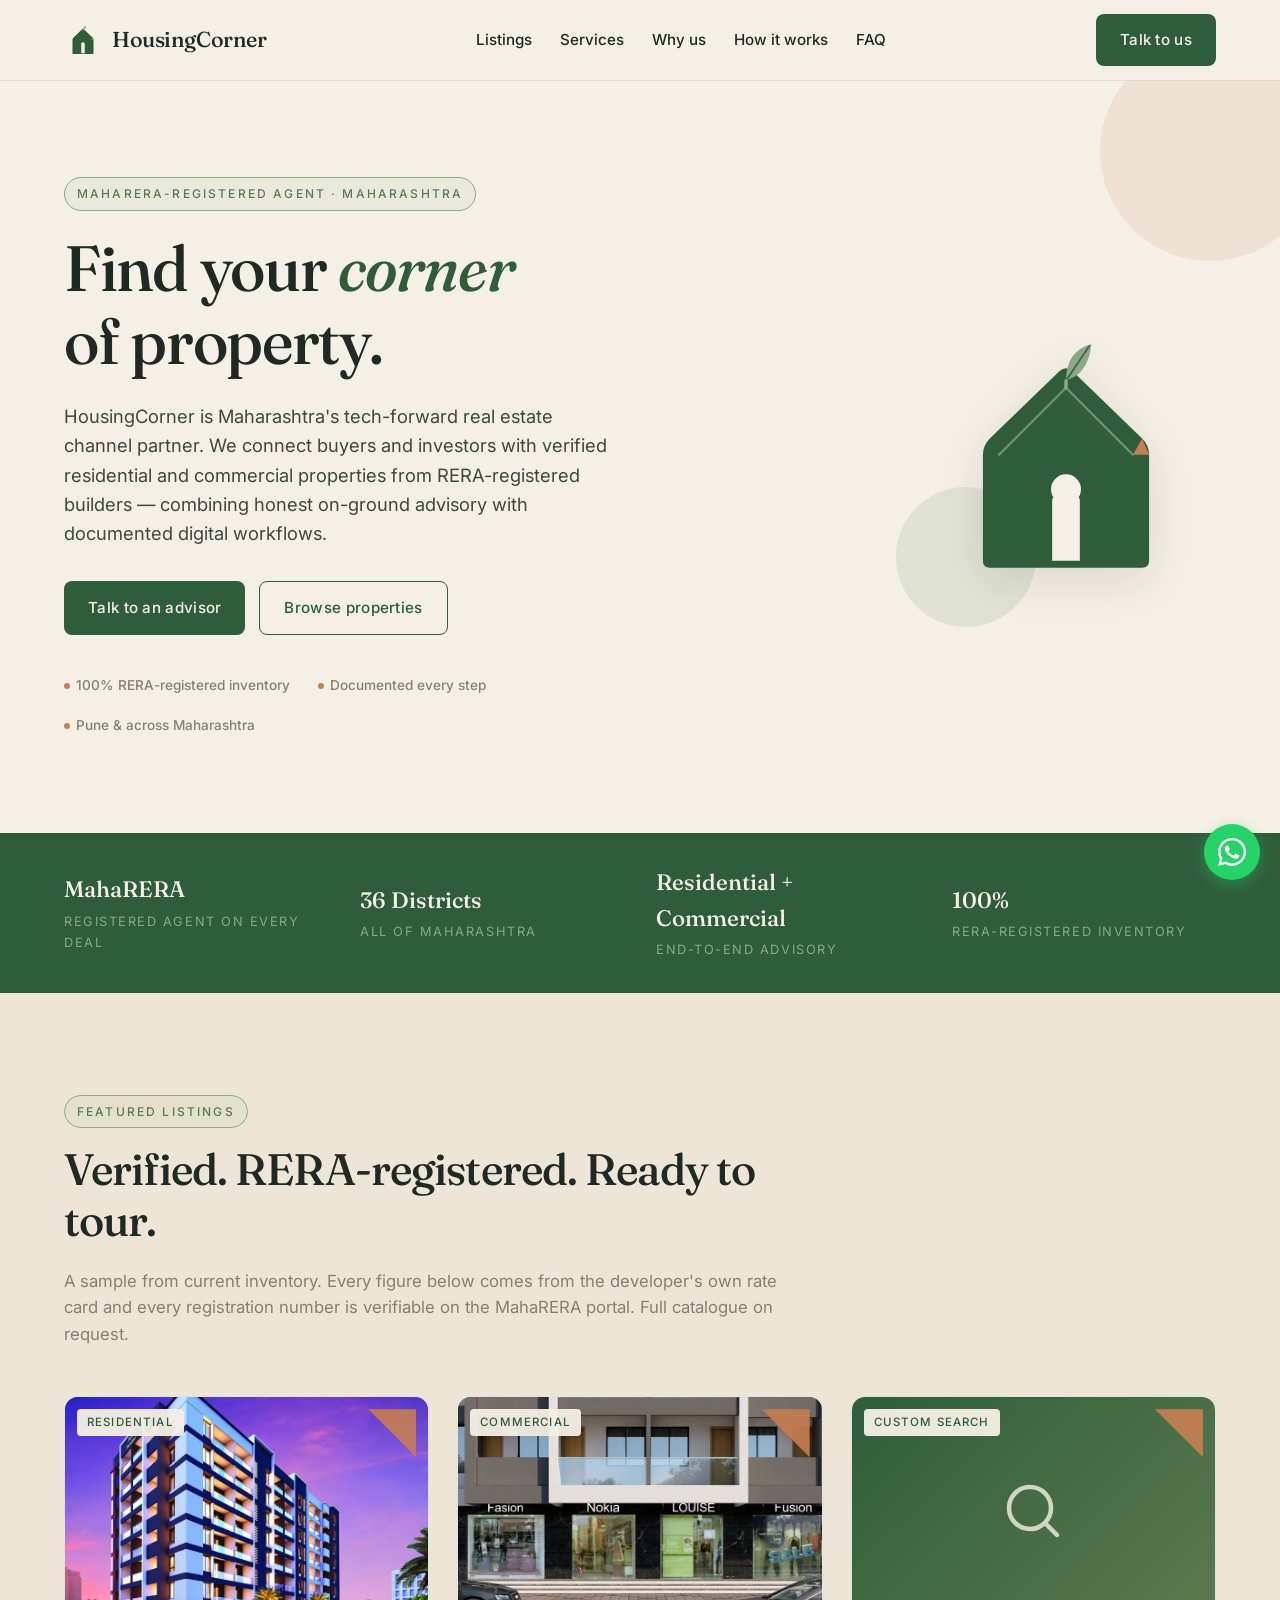
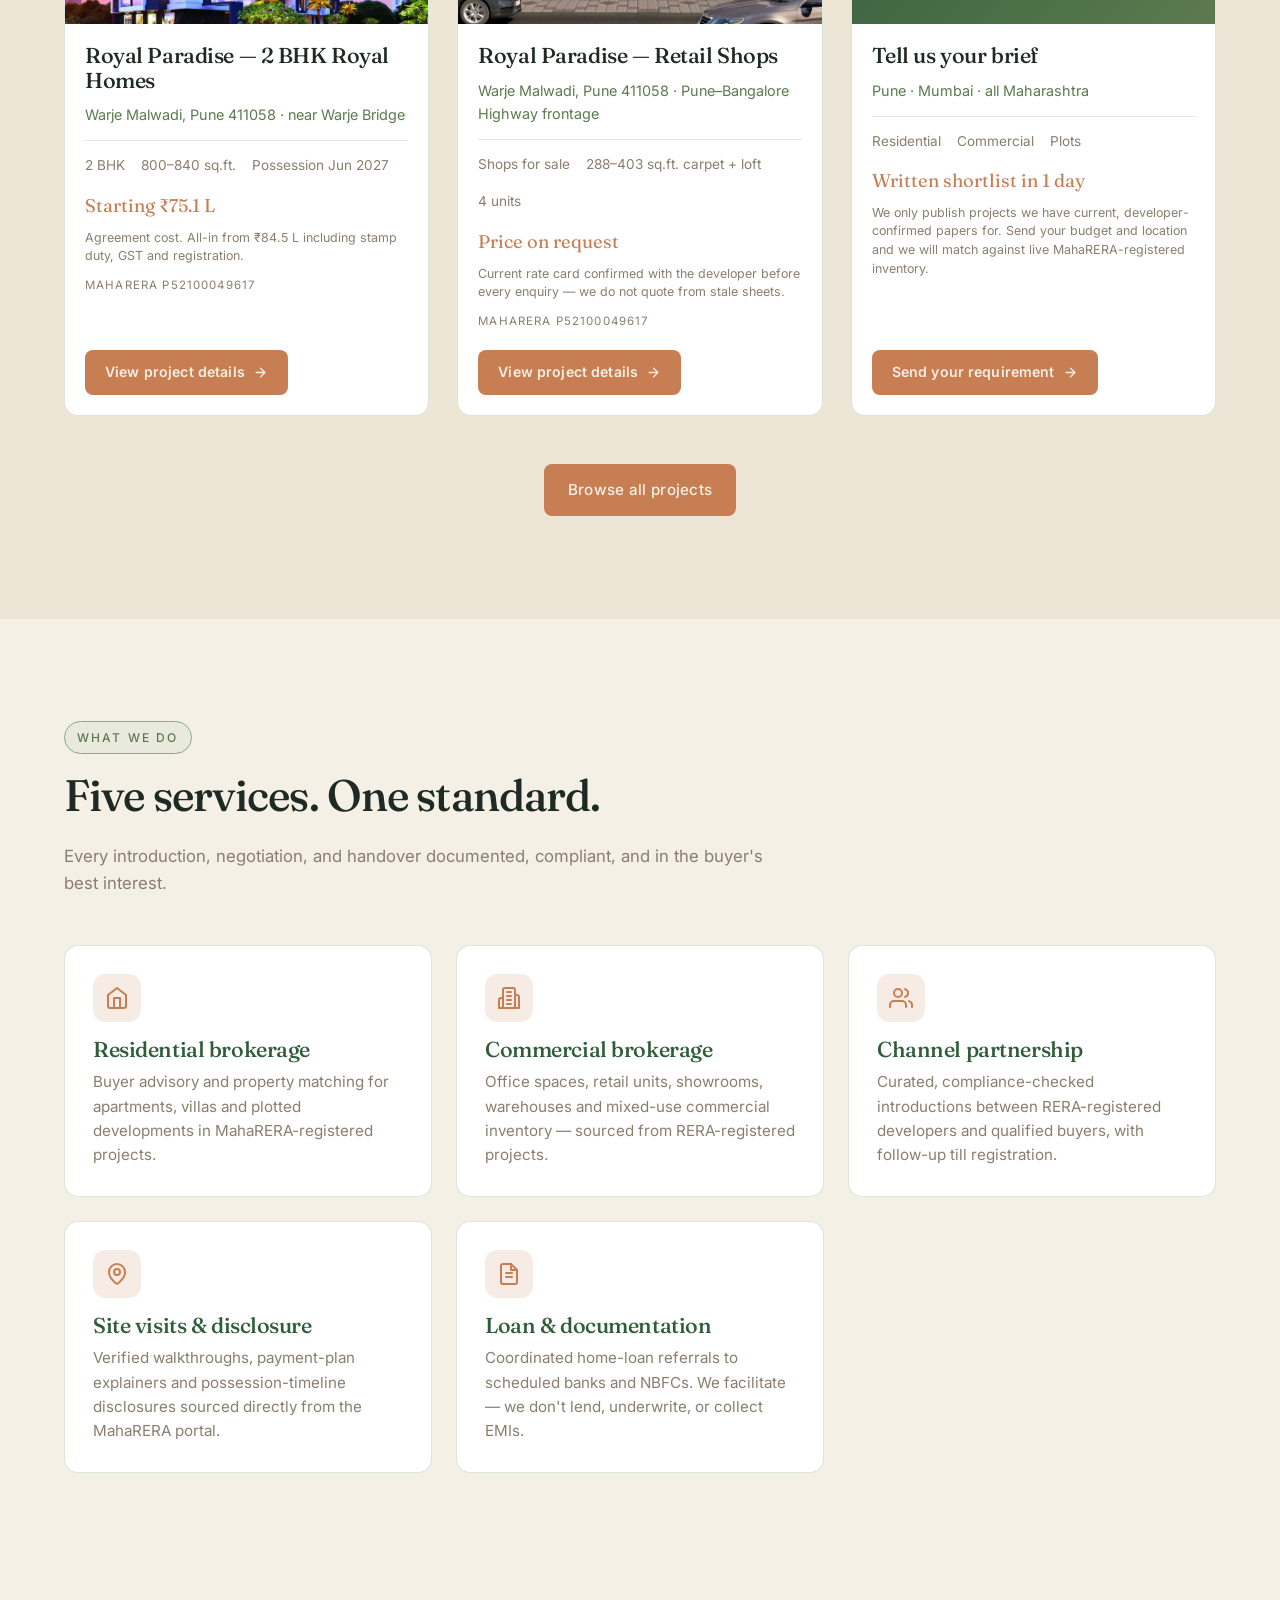
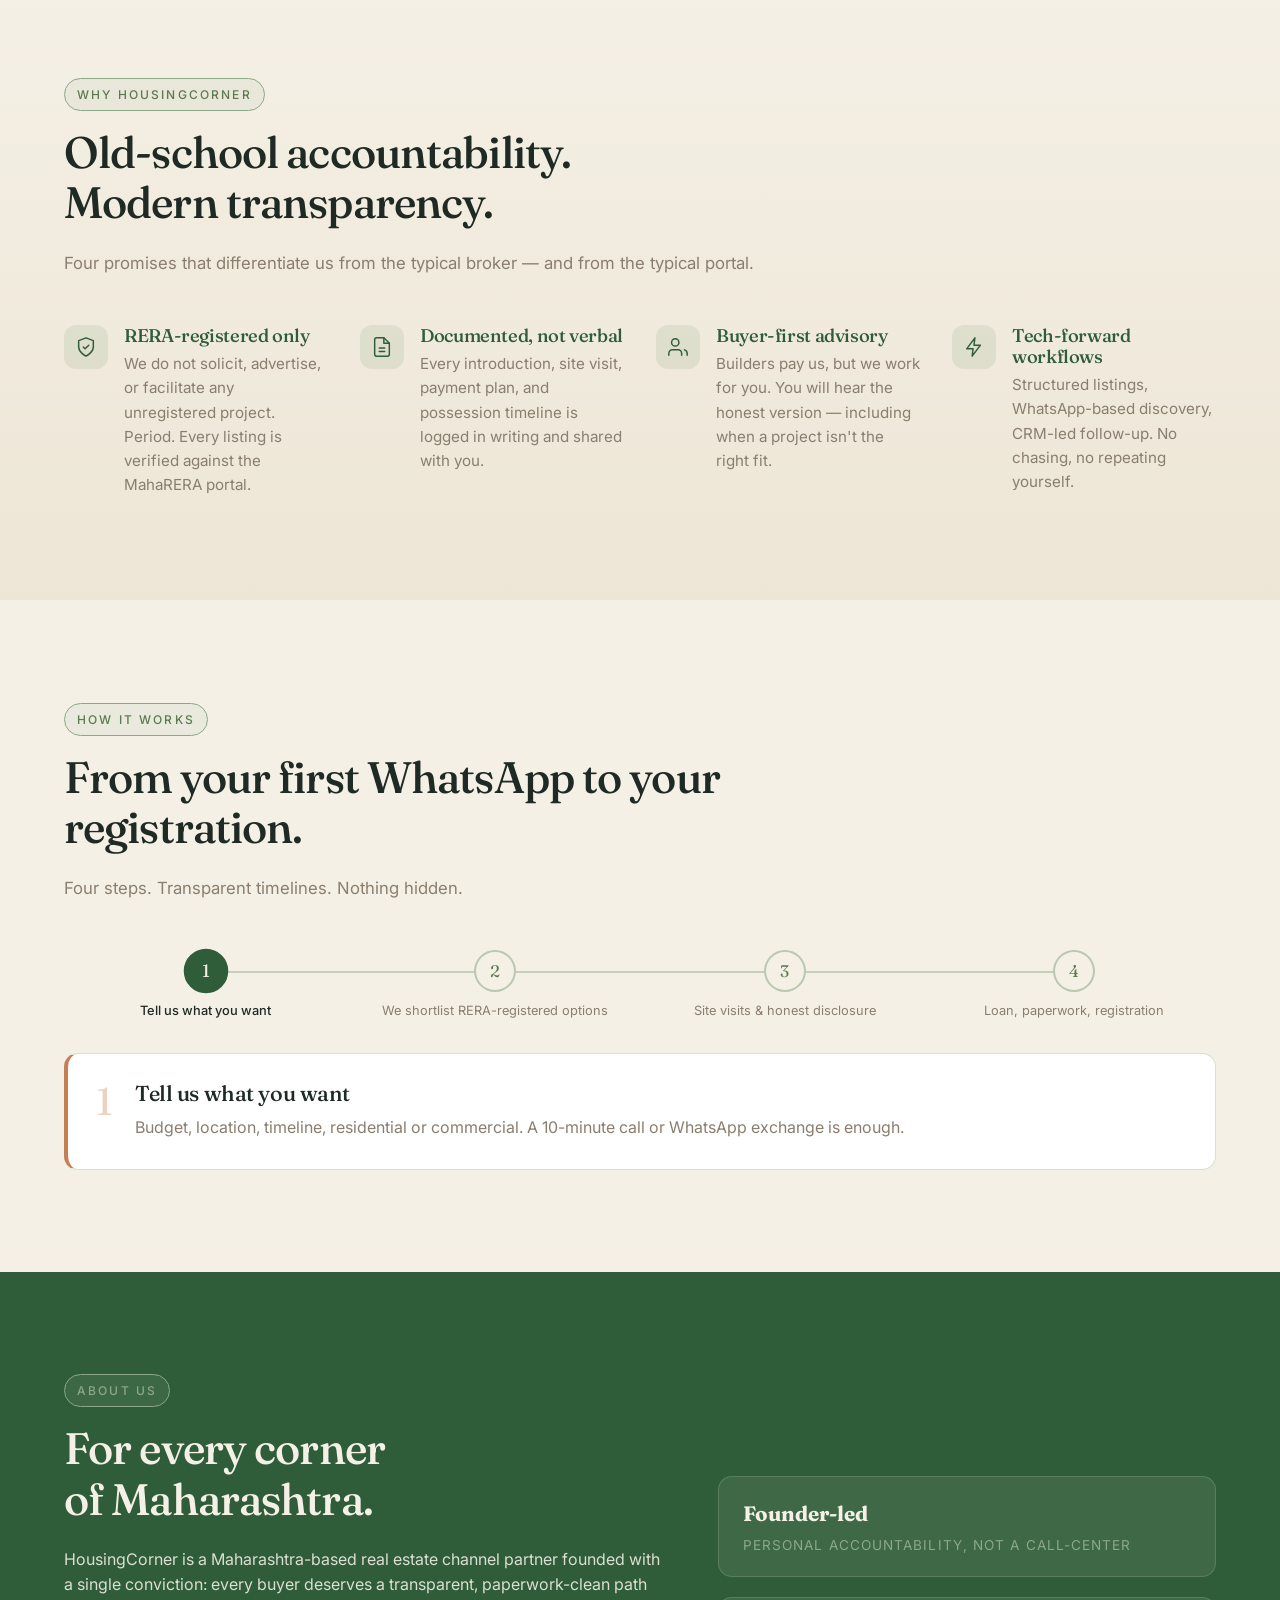
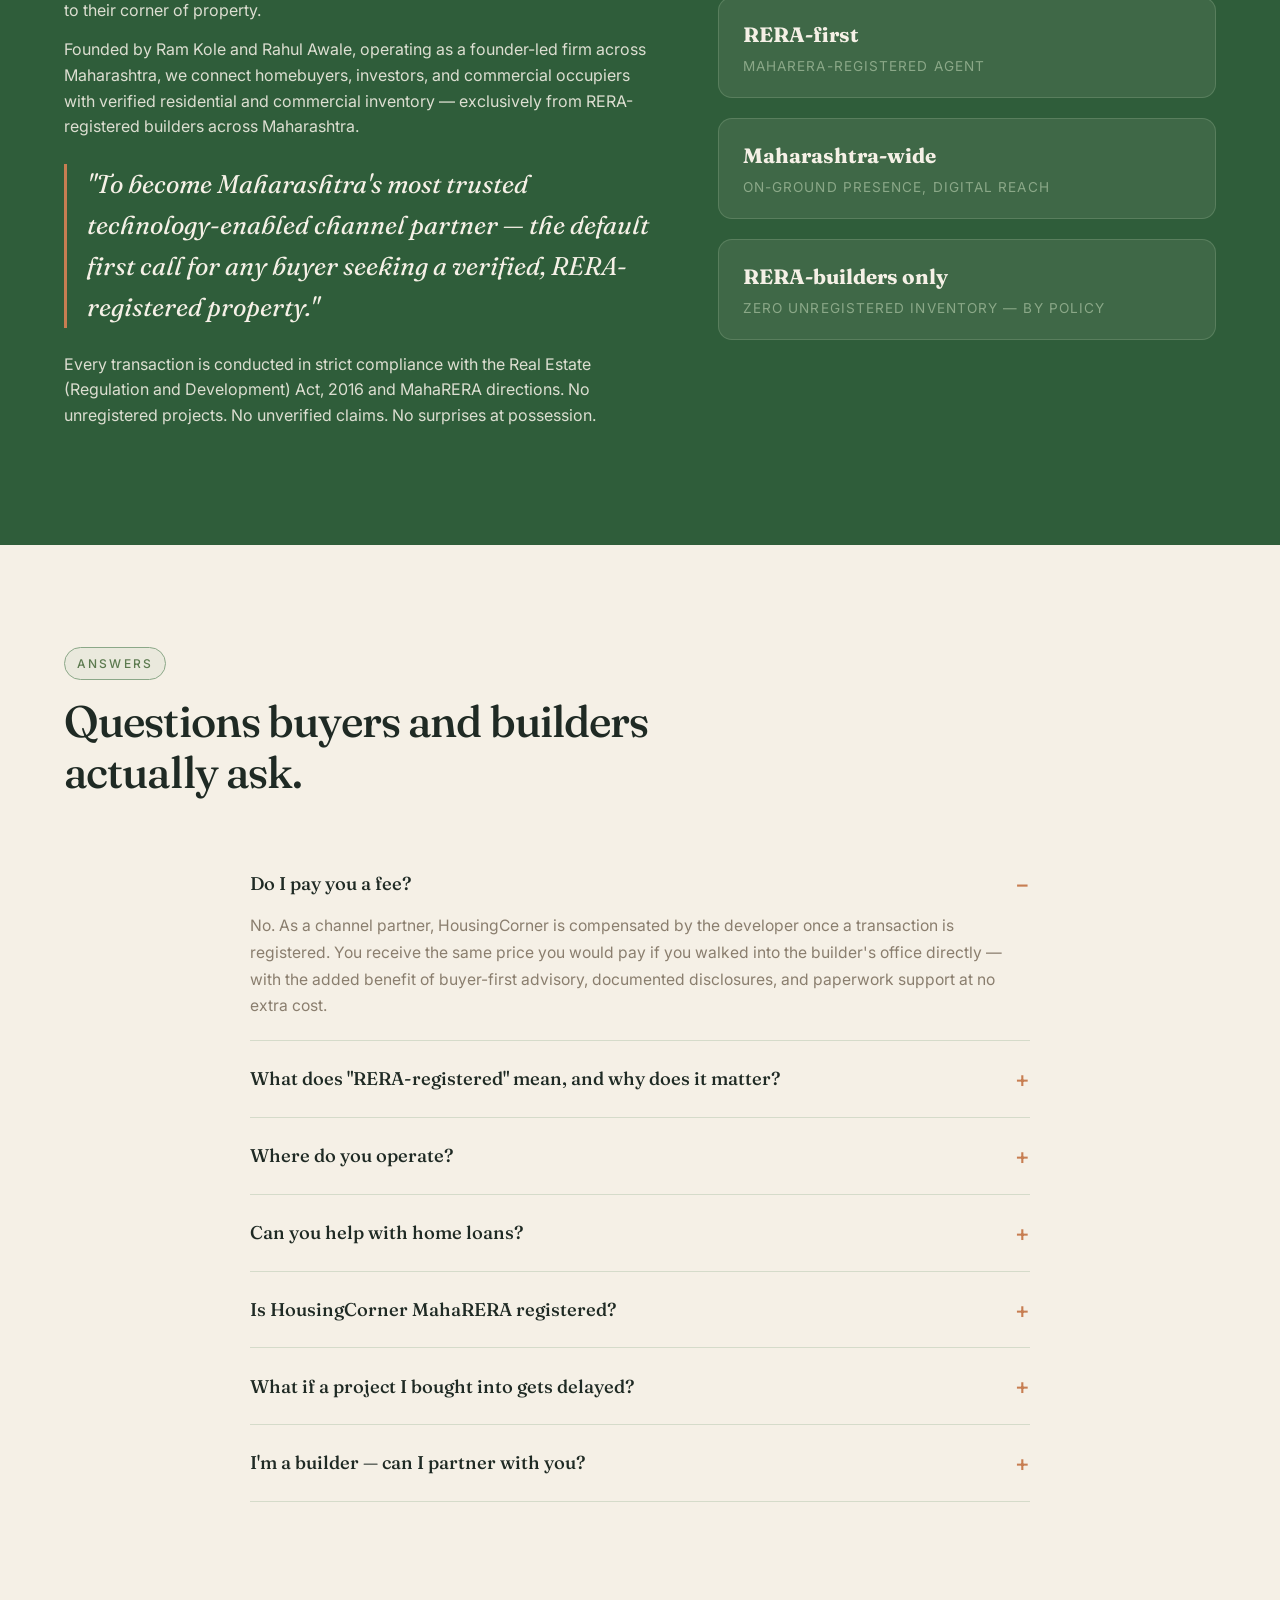
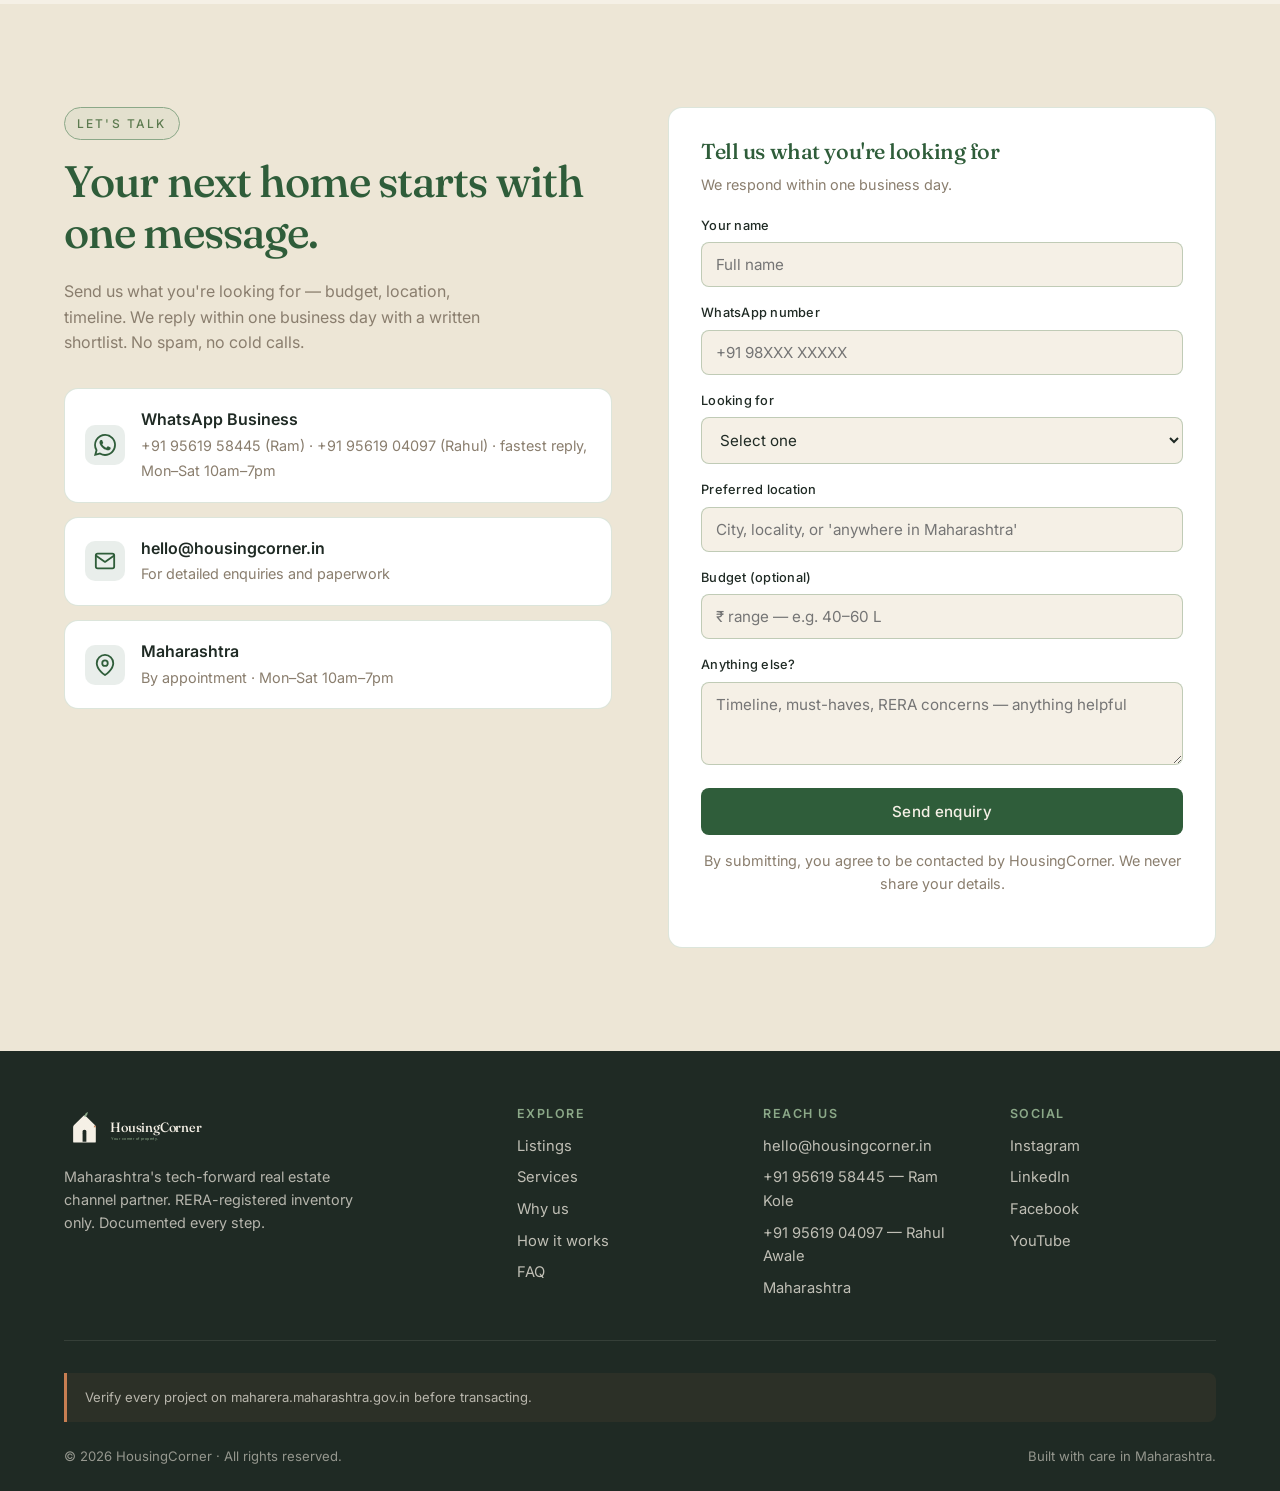
==== commit 9abf0259: "add  one go" ====
--- a/index.html
+++ b/index.html
@@ -39,7 +39,7 @@
   "url": "https://www.housingcorner.in/",
   "image": "https://www.housingcorner.in/og-image.png",
   "description": "Maharashtra's tech-forward real estate channel partner. Verified residential and commercial properties from RERA-registered builders.",
-  "email": "info@housingcorner.in",
+  "email": "hello@housingcorner.in",
   "telephone": "+91-95619-58445",
   "founder": [
     { "@type": "Person", "name": "Ram Kole" },
@@ -426,17 +426,6 @@
   margin-top: 48px;
 }
 .why-item { display: flex; gap: 16px; align-items: flex-start; }
-.why-item__num {
-  flex: 0 0 auto;
-  width: 40px; height: 40px;
-  border-radius: 10px;
-  background: var(--forest);
-  color: var(--cream);
-  font-family: 'Fraunces', Georgia, serif;
-  font-size: 1.15rem;
-  font-weight: 500;
-  display: flex; align-items: center; justify-content: center;
-}
 .why-item h3 { color: var(--forest); margin-bottom: 6px; font-size: 1.15rem; }
 .why-item p { color: var(--stone); font-size: 0.95rem; }
 
@@ -580,33 +569,6 @@
 }
 
 /* ===== Process ===== */
-.process__timeline {
-  display: grid;
-  grid-template-columns: repeat(auto-fit, minmax(220px, 1fr));
-  gap: 32px;
-  margin-top: 48px;
-  position: relative;
-}
-.process-step {
-  position: relative;
-  padding: 28px 24px;
-  background: #fff;
-  border-radius: var(--radius);
-  border: 1px solid rgba(139, 168, 136, 0.3);
-}
-.process-step__num {
-  position: absolute;
-  top: -16px; left: 24px;
-  width: 40px; height: 40px;
-  border-radius: 50%;
-  background: var(--terracotta);
-  color: var(--cream);
-  font-family: 'Fraunces', Georgia, serif;
-  font-size: 1.1rem;
-  display: flex; align-items: center; justify-content: center;
-}
-.process-step h3 { color: var(--forest); margin-top: 12px; font-size: 1.1rem; }
-.process-step p { color: var(--stone); font-size: 0.92rem; margin-top: 6px; }
 
 /* ===== About ===== */
 .about {
@@ -780,6 +742,102 @@
 @media (max-width: 720px) {
   .footer__grid { grid-template-columns: 1fr 1fr; gap: 28px; }
   .footer__brand { grid-column: 1 / -1; }
+}
+
+
+/* ===== Why: promises, not steps =====
+   These four used to be numbered 1-4, directly above a four-step process that
+   was also numbered 1-4. Two identical-looking sequences back to back read as
+   one long list nobody finished. Icons make it obvious these are parallel
+   promises, not an order of events. */
+.why-item__icon {
+  flex: none;
+  width: 44px; height: 44px;
+  display: flex; align-items: center; justify-content: center;
+  border-radius: 12px;
+  background: rgba(139, 168, 136, 0.18);
+  color: var(--forest);
+}
+
+/* ===== Process: a stepper you actually operate =====
+   This one IS a sequence, so it keeps its numbers and earns an interaction.
+   Built as a real ARIA tablist: arrow keys work, and with JavaScript off every
+   panel is visible, so nothing is hidden from a crawler or a reader. */
+.stepper { margin-top: 8px; }
+.stepper__rail {
+  display: grid;
+  grid-template-columns: repeat(4, 1fr);
+  gap: 6px;
+  position: relative;
+  margin-bottom: 28px;
+}
+.stepper__rail::before {
+  content: "";
+  position: absolute;
+  top: 21px; left: 12%; right: 12%;
+  height: 2px;
+  background: rgba(139, 168, 136, 0.45);
+  z-index: 0;
+}
+.stepper__step {
+  position: relative; z-index: 1;
+  display: flex; flex-direction: column; align-items: center; gap: 10px;
+  background: transparent;
+  padding: 0 4px 6px;
+  cursor: pointer;
+  text-align: center;
+}
+.stepper__dot {
+  width: 42px; height: 42px; border-radius: 50%;
+  display: flex; align-items: center; justify-content: center;
+  font-family: 'Fraunces', Georgia, serif;
+  font-size: 1.05rem;
+  background: var(--cream);
+  color: var(--forest-soft);
+  border: 2px solid rgba(139, 168, 136, 0.55);
+  transition: background 0.2s ease, color 0.2s ease, border-color 0.2s ease, transform 0.2s ease;
+}
+.stepper__label {
+  font-size: 0.8rem; line-height: 1.35; color: var(--stone);
+  transition: color 0.2s ease;
+}
+.stepper__step:hover .stepper__dot { border-color: var(--forest); color: var(--forest); }
+.stepper__step.is-active .stepper__dot {
+  background: var(--forest); color: var(--cream); border-color: var(--forest);
+  transform: scale(1.06);
+}
+.stepper__step.is-active .stepper__label { color: var(--ink); font-weight: 500; }
+.stepper__step:focus-visible { outline: 3px solid var(--forest); outline-offset: 3px; border-radius: 8px; }
+
+.stepper__panel {
+  display: flex; gap: 22px; align-items: flex-start;
+  background: #fff;
+  border: 1px solid rgba(139, 168, 136, 0.35);
+  border-left: 4px solid var(--terracotta);
+  border-radius: var(--radius);
+  padding: 28px;
+}
+.stepper__panel[hidden] { display: none; }
+.stepper__panel-num {
+  flex: none;
+  font-family: 'Fraunces', Georgia, serif;
+  font-size: 2.4rem; line-height: 1;
+  color: rgba(199, 126, 82, 0.35);
+}
+.stepper__panel h3 { margin-bottom: 8px; }
+.stepper__panel p { color: var(--stone); }
+
+@media (max-width: 700px) {
+  .stepper__rail { grid-template-columns: repeat(4, 1fr); gap: 2px; }
+  .stepper__rail::before { top: 18px; }
+  .stepper__dot { width: 36px; height: 36px; font-size: 0.95rem; }
+  .stepper__label { font-size: 0.68rem; }
+  .stepper__panel { padding: 22px; gap: 16px; }
+  .stepper__panel-num { font-size: 1.8rem; }
+}
+@media (prefers-reduced-motion: reduce) {
+  .stepper__dot { transition: none; }
+  .stepper__step.is-active .stepper__dot { transform: none; }
 }
 
 /* ===== Floating WhatsApp ===== */
@@ -1038,28 +1096,28 @@
 
     <div class="why__grid">
       <div class="why-item">
-        <div class="why-item__num">1</div>
+        <div class="why-item__icon"><svg width="22" height="22" viewBox="0 0 24 24" fill="none" stroke="currentColor" stroke-width="1.6" stroke-linecap="round" stroke-linejoin="round" aria-hidden="true"><path d="M12 22s8-4 8-10V5l-8-3-8 3v7c0 6 8 10 8 10Z"/><path d="m9 12 2 2 4-4"/></svg></div>
         <div>
           <h3>RERA-registered only</h3>
           <p>We do not solicit, advertise, or facilitate any unregistered project. Period. Every listing is verified against the MahaRERA portal.</p>
         </div>
       </div>
       <div class="why-item">
-        <div class="why-item__num">2</div>
+        <div class="why-item__icon"><svg width="22" height="22" viewBox="0 0 24 24" fill="none" stroke="currentColor" stroke-width="1.6" stroke-linecap="round" stroke-linejoin="round" aria-hidden="true"><path d="M14 2H6a2 2 0 0 0-2 2v16a2 2 0 0 0 2 2h12a2 2 0 0 0 2-2V8Z"/><path d="M14 2v6h6M9 13h6M9 17h6"/></svg></div>
         <div>
           <h3>Documented, not verbal</h3>
           <p>Every introduction, site visit, payment plan, and possession timeline is logged in writing and shared with you.</p>
         </div>
       </div>
       <div class="why-item">
-        <div class="why-item__num">3</div>
+        <div class="why-item__icon"><svg width="22" height="22" viewBox="0 0 24 24" fill="none" stroke="currentColor" stroke-width="1.6" stroke-linecap="round" stroke-linejoin="round" aria-hidden="true"><path d="M16 21v-2a4 4 0 0 0-4-4H6a4 4 0 0 0-4 4v2"/><circle cx="9" cy="7" r="4"/><path d="M22 21v-2a4 4 0 0 0-3-3.87"/></svg></div>
         <div>
           <h3>Buyer-first advisory</h3>
           <p>Builders pay us, but we work for you. You will hear the honest version — including when a project isn't the right fit.</p>
         </div>
       </div>
       <div class="why-item">
-        <div class="why-item__num">4</div>
+        <div class="why-item__icon"><svg width="22" height="22" viewBox="0 0 24 24" fill="none" stroke="currentColor" stroke-width="1.6" stroke-linecap="round" stroke-linejoin="round" aria-hidden="true"><path d="m13 2-9 12h7l-1 8 9-12h-7l1-8Z"/></svg></div>
         <div>
           <h3>Tech-forward workflows</h3>
           <p>Structured listings, WhatsApp-based discovery, CRM-led follow-up. No chasing, no repeating yourself.</p>
@@ -1081,26 +1139,40 @@
       <p>Four steps. Transparent timelines. Nothing hidden.</p>
     </div>
 
-    <div class="process__timeline">
-      <div class="process-step">
-        <div class="process-step__num">1</div>
-        <h3>Tell us what you want</h3>
-        <p>Budget, location, timeline, residential or commercial. A 10-minute call or WhatsApp exchange is enough.</p>
-      </div>
-      <div class="process-step">
-        <div class="process-step__num">2</div>
-        <h3>We shortlist RERA-registered options</h3>
-        <p>You receive a written shortlist with payment plans, possession dates, and MahaRERA registration numbers — sourced from the portal.</p>
-      </div>
-      <div class="process-step">
-        <div class="process-step__num">3</div>
-        <h3>Site visits &amp; honest disclosure</h3>
-        <p>We accompany you to sites. You see the good and the honest concerns. No pressure. No scripted selling.</p>
-      </div>
-      <div class="process-step">
-        <div class="process-step__num">4</div>
-        <h3>Loan, paperwork, registration</h3>
-        <p>We coordinate home-loan referrals, paperwork checks, and walk with you till the registrar's office.</p>
+    <div class="stepper">
+      <div class="stepper__rail" role="tablist" aria-label="How it works">
+        <button class="stepper__step is-active" role="tab" id="stept-1" aria-controls="stepp-1" aria-selected="true" tabindex="0"><span class="stepper__dot">1</span><span class="stepper__label">Tell us what you want</span></button>
+        <button class="stepper__step" role="tab" id="stept-2" aria-controls="stepp-2" aria-selected="false" tabindex="-1"><span class="stepper__dot">2</span><span class="stepper__label">We shortlist RERA-registered options</span></button>
+        <button class="stepper__step" role="tab" id="stept-3" aria-controls="stepp-3" aria-selected="false" tabindex="-1"><span class="stepper__dot">3</span><span class="stepper__label">Site visits &amp; honest disclosure</span></button>
+        <button class="stepper__step" role="tab" id="stept-4" aria-controls="stepp-4" aria-selected="false" tabindex="-1"><span class="stepper__dot">4</span><span class="stepper__label">Loan, paperwork, registration</span></button>
+      </div>
+      <div class="stepper__panel is-active" role="tabpanel" id="stepp-1" aria-labelledby="stept-1">
+        <div class="stepper__panel-num">1</div>
+        <div>
+          <h3>Tell us what you want</h3>
+          <p>Budget, location, timeline, residential or commercial. A 10-minute call or WhatsApp exchange is enough.</p>
+        </div>
+      </div>
+      <div class="stepper__panel" role="tabpanel" id="stepp-2" aria-labelledby="stept-2" hidden>
+        <div class="stepper__panel-num">2</div>
+        <div>
+          <h3>We shortlist RERA-registered options</h3>
+          <p>You receive a written shortlist with payment plans, possession dates, and MahaRERA registration numbers — sourced from the portal.</p>
+        </div>
+      </div>
+      <div class="stepper__panel" role="tabpanel" id="stepp-3" aria-labelledby="stept-3" hidden>
+        <div class="stepper__panel-num">3</div>
+        <div>
+          <h3>Site visits &amp; honest disclosure</h3>
+          <p>We accompany you to sites. You see the good and the honest concerns. No pressure. No scripted selling.</p>
+        </div>
+      </div>
+      <div class="stepper__panel" role="tabpanel" id="stepp-4" aria-labelledby="stept-4" hidden>
+        <div class="stepper__panel-num">4</div>
+        <div>
+          <h3>Loan, paperwork, registration</h3>
+          <p>We coordinate home-loan referrals, paperwork checks, and walk with you till the registrar's office.</p>
+        </div>
       </div>
     </div>
   </div>
@@ -1213,12 +1285,12 @@
           </div>
         </a>
 
-        <a class="contact__channel" href="mailto:info@housingcorner.in">
+        <a class="contact__channel" href="mailto:hello@housingcorner.in">
           <div class="contact__channel-icon">
             <svg width="22" height="22" viewBox="0 0 24 24" fill="none" stroke="currentColor" stroke-width="2" stroke-linecap="round" stroke-linejoin="round"><path d="M4 4h16c1.1 0 2 .9 2 2v12c0 1.1-.9 2-2 2H4c-1.1 0-2-.9-2-2V6c0-1.1.9-2 2-2z"/><polyline points="22,6 12,13 2,6"/></svg>
           </div>
           <div>
-            <strong>info@housingcorner.in</strong>
+            <strong>hello@housingcorner.in</strong>
             <span>For detailed enquiries and paperwork</span>
           </div>
         </a>
@@ -1304,7 +1376,7 @@
       <div class="footer__col">
         <h4>Reach us</h4>
         <ul>
-          <li><a href="mailto:info@housingcorner.in">info@housingcorner.in</a></li>
+          <li><a href="mailto:hello@housingcorner.in">hello@housingcorner.in</a></li>
           <li><a href="tel:+919561958445">+91 95619 58445 — Ram Kole</a></li>
           <li><a href="tel:+919561904097">+91 95619 04097 — Rahul Awale</a></li>
           <li>Maharashtra</li>
@@ -1416,6 +1488,48 @@
     });
   })();
 
+
+  /* ---------------------------------------------------------------
+     Process stepper. Progressive enhancement: the markup ships with
+     every panel present, and only once this runs do the inactive
+     ones hide. No JavaScript means all four steps simply read as a
+     list — which is what a crawler sees too.
+     --------------------------------------------------------------- */
+  (function () {
+    var rail = document.querySelector('.stepper__rail');
+    if (!rail) return;
+    var tabs = Array.prototype.slice.call(rail.querySelectorAll('.stepper__step'));
+    var panels = Array.prototype.slice.call(document.querySelectorAll('.stepper__panel'));
+
+    function show(i) {
+      tabs.forEach(function (t, n) {
+        var on = n === i;
+        t.classList.toggle('is-active', on);
+        t.setAttribute('aria-selected', on ? 'true' : 'false');
+        t.tabIndex = on ? 0 : -1;
+      });
+      panels.forEach(function (p, n) {
+        p.hidden = n !== i;
+        p.classList.toggle('is-active', n === i);
+      });
+    }
+
+    tabs.forEach(function (tab, i) {
+      tab.addEventListener('click', function () { show(i); });
+      tab.addEventListener('keydown', function (e) {
+        var next = e.key === 'ArrowRight' ? i + 1 : e.key === 'ArrowLeft' ? i - 1
+                 : e.key === 'Home' ? 0 : e.key === 'End' ? tabs.length - 1 : null;
+        if (next === null) return;
+        e.preventDefault();
+        next = (next + tabs.length) % tabs.length;
+        show(next);
+        tabs[next].focus();
+      });
+    });
+
+    show(0);
+  })();
+
   // Close mobile nav on link click
   document.querySelectorAll('.nav__links a').forEach(a => {
     a.addEventListener('click', () => document.getElementById('nav').classList.remove('is-open'));
